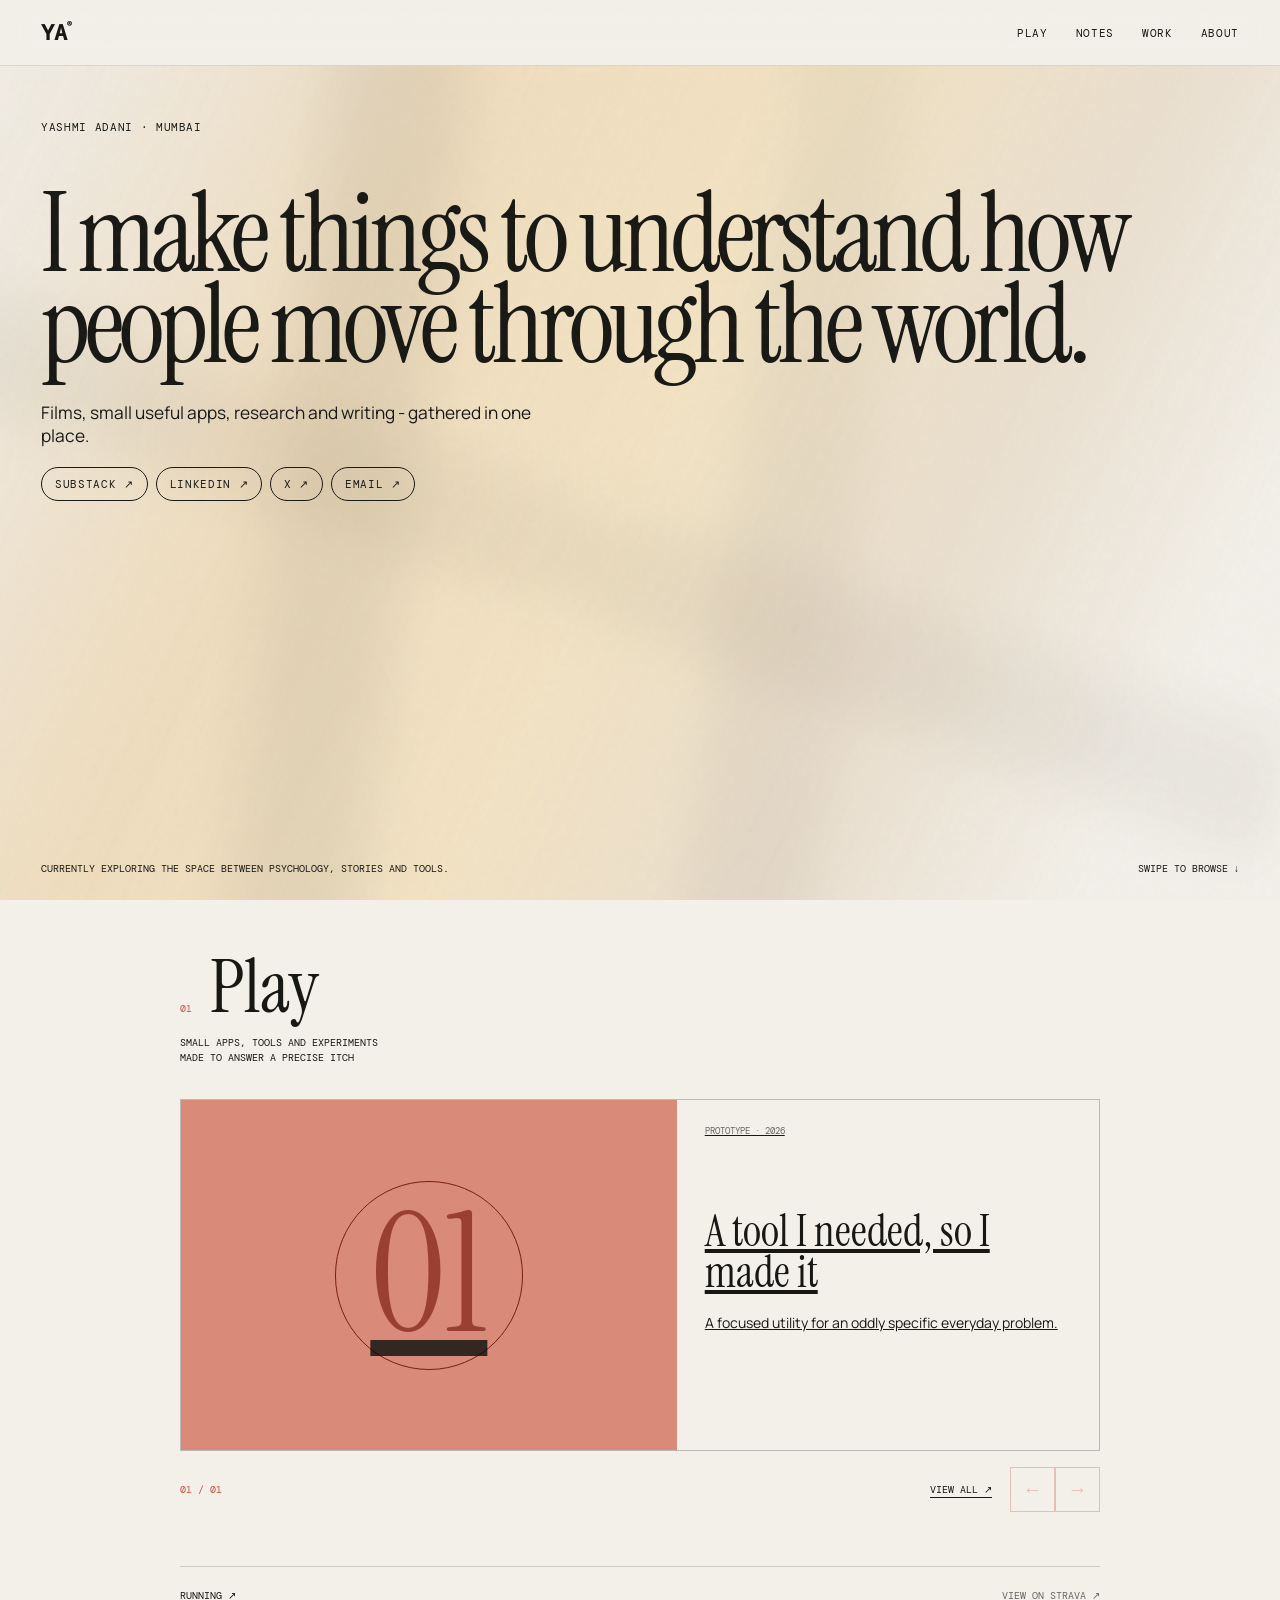
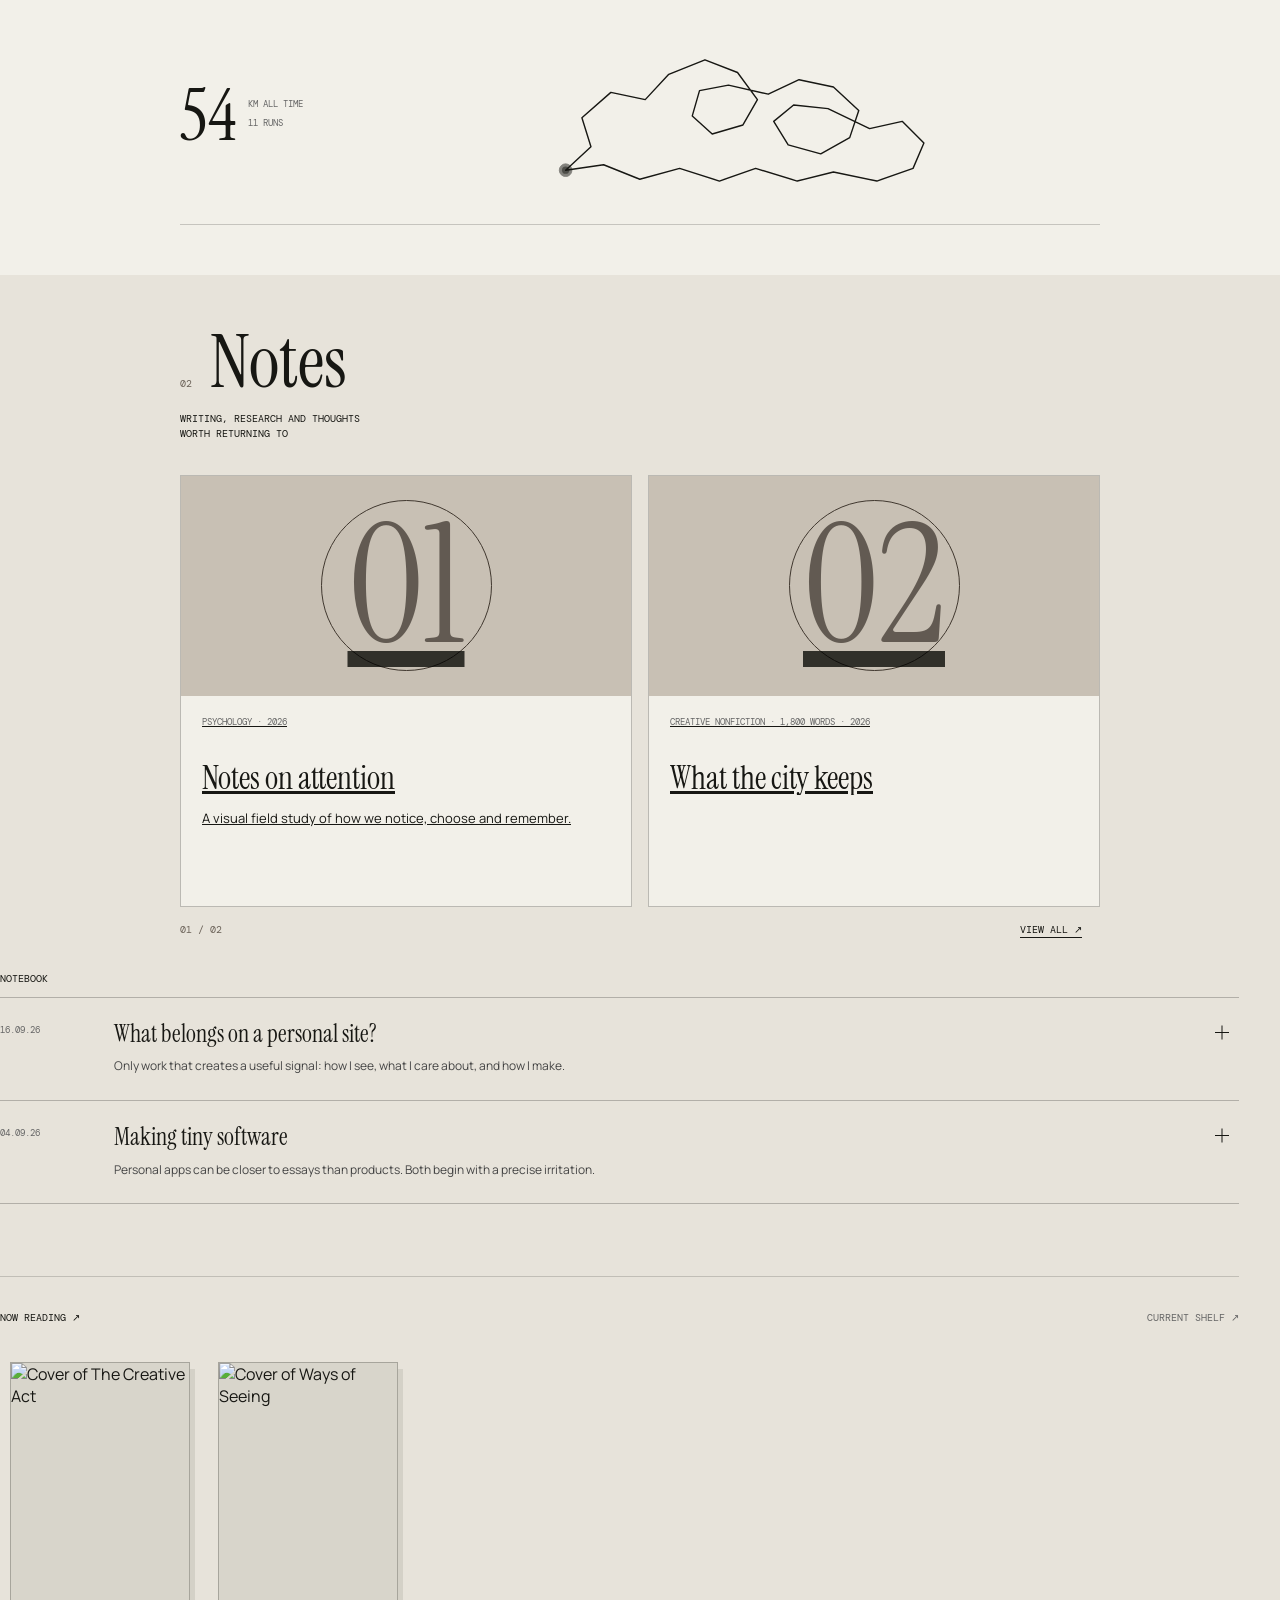
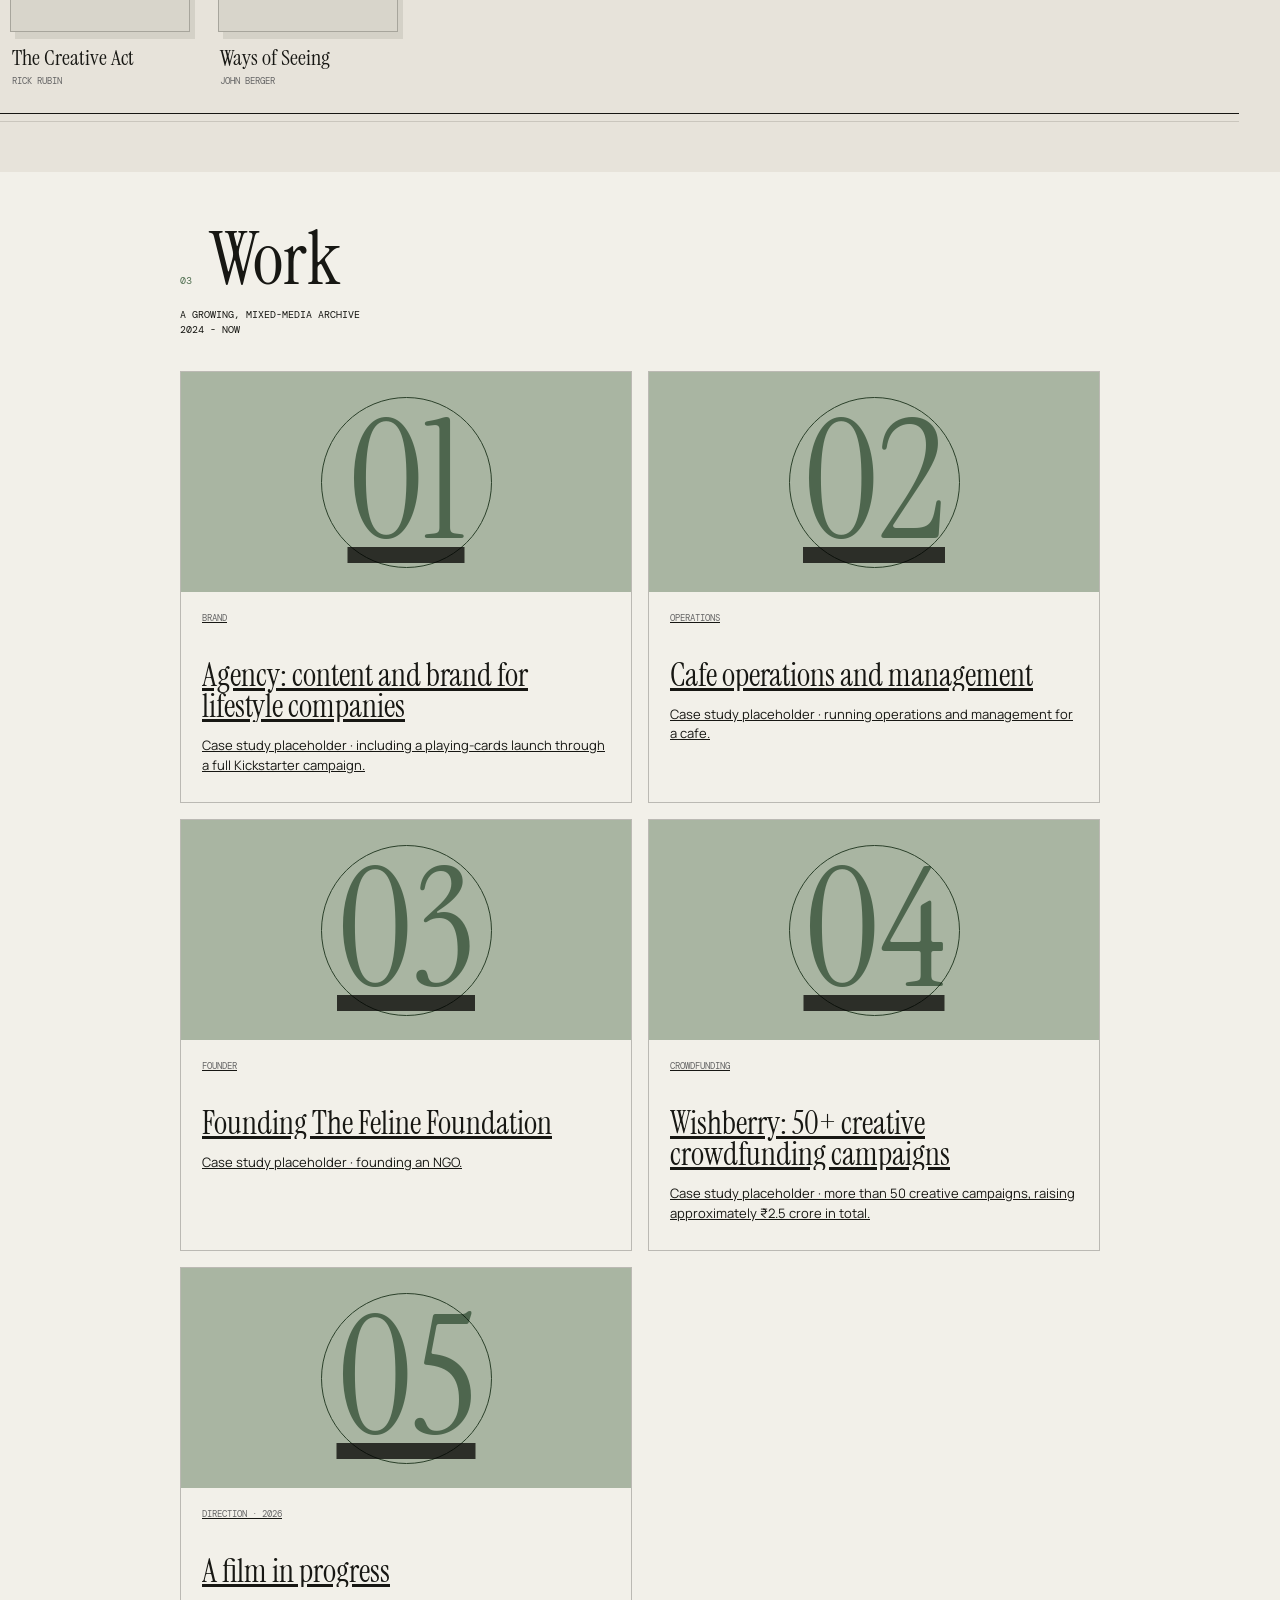
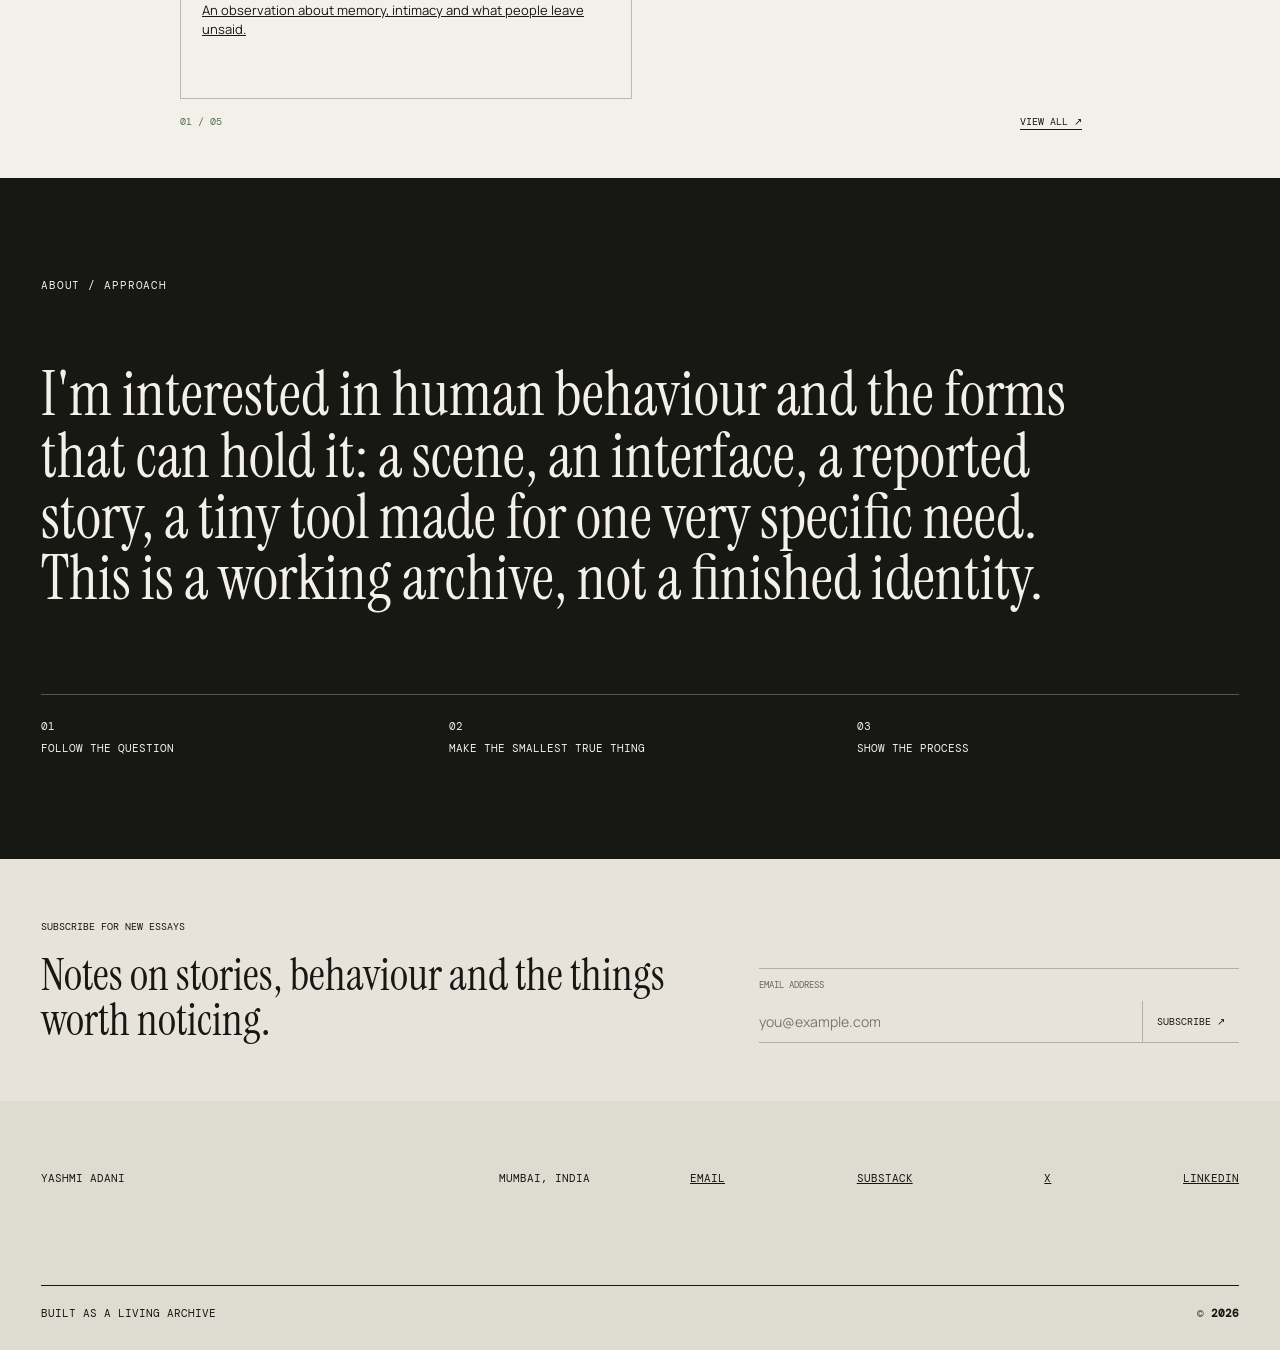
==== index.html @ 25c226c0 "Force fresh unified desktop stylesheet" ====
<!doctype html><html lang="en"><head><meta charset="utf-8"><meta name="viewport" content="width=device-width,initial-scale=1"><title>Yashmi Adani - Work & notes</title><meta name="description" content="Films, small useful apps, research and writing by Yashmi Adani in Mumbai."><link rel="preconnect" href="https://fonts.googleapis.com"><link rel="preconnect" href="https://fonts.gstatic.com" crossorigin><link href="https://fonts.googleapis.com/css2?family=DM+Mono:wght@300;400;500&family=Instrument+Serif:ital@0;1&family=Manrope:wght@400;500;600&display=swap" rel="stylesheet"><link rel="stylesheet" href="style.css?v=desktop-20260917-1216"></head><body>
<div class="noise"></div><header><a class="wordmark" href="#top">YA<span>®</span></a><nav><a href="#play">Play</a><a href="#notes">Notes</a><a href="#work">Work</a><a href="#about">About</a></nav></header>
<main id="top"><section class="hero"><div class="sunlight" aria-hidden="true"></div><div class="hero-copy"><div class="eyebrow" id="eyebrow"></div><h1 id="title"></h1><p class="dek" id="dek"></p><div class="socials" aria-label="Find Yashmi online"><a id="substack">Substack ↗</a><a id="linkedin">LinkedIn ↗</a><a id="twitter">X ↗</a><a id="email">Email ↗</a></div></div><div class="hero-foot"><span id="status"></span><span>Swipe to browse ↓</span></div></section>
<section class="collection play" id="play"><div class="section-head"><div><span>01</span><h2>Play</h2></div><p>Small apps, tools and experiments<br>made to answer a precise itch</p></div><div class="rail-wrap"><div class="rail" id="play-grid" tabindex="0" aria-label="Apps and tools"></div><div class="rail-controls"><span class="rail-count" id="play-count"></span><a class="view-all" href="archive.html?section=play">View all ↗</a><div><button class="rail-button prev" data-target="play-grid" aria-label="Previous play project">←</button><button class="rail-button next" data-target="play-grid" aria-label="Next play project">→</button></div></div></div><section class="running-strip" aria-labelledby="running-title"><div class="running-head"><a id="running-title" href="https://www.strava.com/athletes/159965434" target="_blank" rel="noopener">Running ↗</a><a id="running-updated" href="https://www.strava.com/athletes/159965434" target="_blank" rel="noopener">View on Strava ↗</a></div><div class="running-body"><div class="running-stat"><strong id="running-km">0.0</strong><span>km all time<br><b id="running-runs">11 runs</b></span></div><svg class="running-route" viewBox="0 0 520 210" role="img" aria-label="Running route length proportional to all-time kilometres"><path id="running-route-path" data-baseline-d="M54 166 L82 140 72 108 104 80 142 88 168 60 208 44 244 58 266 88 250 116 216 126 194 106 202 78 234 72 278 82 312 66 350 74 378 100 368 130 336 148 300 138 284 112 306 94 344 98 390 120 426 112 450 136 438 164 398 178 350 168 310 178 264 164 224 178 180 164 136 176 96 160 54 166" d="M54 166 L82 140 72 108 104 80 142 88 168 60 208 44 244 58 266 88 250 116 216 126 194 106 202 78 234 72 278 82 312 66 350 74 378 100 368 130 336 148 300 138 284 112 306 94 344 98 390 120 426 112 450 136 438 164 398 178 350 168 310 178 264 164 224 178 180 164 136 176 96 160 54 166 L86 150 116 124 150 132 178 114 164 90 184 68 220 54 258 66 290 54 324 62 344 84 330 106 294 116 270 140 238 148 206 136 174 148 142 138 110 152 78 146 54 166"/><circle id="running-route-start" cx="54" cy="166" r="4"/><circle id="running-route-end" cx="54" cy="166" r="7" fill="none" stroke="currentColor" stroke-width="1"/></svg></div><div class="shelf-line" aria-hidden="true"></div></section></section>
<section class="collection notes" id="notes"><div class="section-head"><div><span>02</span><h2>Notes</h2></div><p>Writing, research and thoughts<br>worth returning to</p></div><div class="rail-wrap"><div class="rail" id="notes-project-grid" tabindex="0" aria-label="Writing and research"></div><div class="rail-controls"><span class="rail-count" id="notes-project-count"></span><a class="view-all" href="archive.html?section=notes">View all ↗</a><div><button class="rail-button prev" data-target="notes-project-grid" aria-label="Previous note project">←</button><button class="rail-button next" data-target="notes-project-grid" aria-label="Next note project">→</button></div></div></div><div class="notebook-head"><span>Notebook</span></div><div class="notebook-log" id="notes-list" aria-label="Notebook entries"></div><section class="reading-shelf" aria-labelledby="reading-title"><div class="reading-head"><a id="reading-title" href="https://literal.club/yashmiadani" target="_blank" rel="noopener">Now reading ↗</a><a href="https://literal.club/yashmiadani" target="_blank" rel="noopener">Current shelf ↗</a></div><div class="reading-books" id="reading-books"></div><div class="shelf-line" aria-hidden="true"></div></section></section>
<section class="collection work" id="work"><div class="section-head"><div><span>03</span><h2>Work</h2></div><p>A growing, mixed-media archive<br>2024 - now</p></div><div class="rail-wrap"><div class="rail" id="project-grid" tabindex="0" aria-label="Work projects"></div><div class="rail-controls"><span class="rail-count" id="work-count"></span><a class="view-all" href="archive.html?section=work">View all ↗</a><div><button class="rail-button prev" data-target="project-grid" aria-label="Previous work project">←</button><button class="rail-button next" data-target="project-grid" aria-label="Next work project">→</button></div></div></div></section>
<section class="about" id="about"><div class="section-label">About / approach</div><p id="about-copy"></p><div class="principles"><span>01<br>Follow the question</span><span>02<br>Make the smallest true thing</span><span>03<br>Show the process</span></div></section>
<section class="subscribe-block"><div class="subscribe-copy"><span id="subscribe-label-home">Subscribe for new essays</span><p id="subscribe-headline-home">Notes on stories, behaviour and the things worth noticing.</p></div><form class="subscribe-form" action="https://notsupersmart.substack.com/api/v1/free?nojs=true" method="post" target="_blank"><label for="subscribe-email-home">Email address</label><div><input id="subscribe-email-home" name="email" type="email" autocomplete="email" placeholder="you@example.com" required><input type="hidden" name="source" value="personal-site"><button type="submit">Subscribe ↗</button></div></form></section></main><footer><div><span>Yashmi Adani</span><span>Mumbai, India</span></div><div class="footer-links"><a id="footer-email">Email</a><a id="footer-substack">Substack</a><a id="footer-twitter">X</a><a id="footer-linkedin">LinkedIn</a></div><div class="footer-end"><span>Built as a living archive</span><span>© <b id="year"></b></span></div></footer>
<script src="content.js?v=20260917e"></script><script src="app.js?v=20260917l"></script></body></html>
---- style.css ----
:root{--ink:#171713;--paper:#f2f0e9;--red:#8f3428;--acid:#d8d5cb;--blue:#6b6258;--line:rgba(23,23,19,.25)}*{box-sizing:border-box}html{scroll-behavior:smooth}body{margin:0;background:var(--paper);color:var(--ink);font-family:Manrope,sans-serif;overflow-x:hidden}.noise{position:fixed;inset:0;pointer-events:none;opacity:.08;z-index:9;background-image:url("data:image/svg+xml,%3Csvg viewBox='0 0 180 180' xmlns='http://www.w3.org/2000/svg'%3E%3Cfilter id='n'%3E%3CfeTurbulence type='fractalNoise' baseFrequency='.8' numOctaves='4' stitchTiles='stitchTiles'/%3E%3C/filter%3E%3Crect width='100%25' height='100%25' filter='url(%23n)' opacity='.45'/%3E%3C/svg%3E")}a{color:inherit}header{height:66px;padding:0 3.2vw;display:flex;align-items:center;justify-content:space-between;border-bottom:1px solid var(--line);position:sticky;top:0;z-index:20;background:rgba(242,240,233,.94);backdrop-filter:blur(12px);-webkit-backdrop-filter:blur(12px)}.wordmark{font:bold 22px DM Mono;text-decoration:none}.wordmark span{font-size:8px;vertical-align:top}nav{display:flex;gap:28px}nav a,.eyebrow,.socials a,.about-strip span{font:11px DM Mono;text-transform:uppercase;letter-spacing:.06em;text-decoration:none}.hero{height:min(670px,calc(100vh - 66px));min-height:570px;padding:6vh 3.2vw 24px;position:relative;overflow:hidden;display:flex;flex-direction:column;justify-content:space-between}.hero-copy{position:relative;z-index:2}.hero h1{font:400 clamp(58px,8.7vw,140px)/.82 Instrument Serif,serif;letter-spacing:-.045em;max-width:1120px;margin:6vh 0 22px}.dek{font-size:clamp(16px,1.35vw,21px);max-width:540px;margin:0 0 28px 34vw}.socials{display:flex;gap:8px;flex-wrap:wrap;margin-left:34vw}.socials a{border:1px solid var(--ink);border-radius:99px;padding:9px 13px;transition:.2s}.socials a:hover{background:var(--ink);color:var(--paper)}.hero-foot{position:relative;z-index:2;display:flex;justify-content:space-between;gap:30px;font:10px/1.5 DM Mono;text-transform:uppercase}.hero-foot span:first-child{max-width:420px}.about-strip{background:var(--ink);color:var(--paper);padding:34px 3.2vw;display:grid;grid-template-columns:1fr 3fr;gap:3vw;align-items:start}.about-strip p{font:400 clamp(24px,3.1vw,46px)/1.02 Instrument Serif;margin:0;max-width:1050px}.section-label{font:11px DM Mono;text-transform:uppercase;letter-spacing:.08em}.about{background:var(--ink);color:var(--paper);padding:100px 3.2vw}.about>p{font:400 clamp(45px,4.8vw,72px)/1 Instrument Serif;max-width:1080px;margin:72px 0 84px}.principles{display:grid;grid-template-columns:repeat(3,1fr);gap:2vw;border-top:1px solid #555;padding-top:20px;font:11px/2 DM Mono;text-transform:uppercase}.collection{padding:74px 0 64px 3.2vw}.collection.notes{background:#e7e3da}.section-head{display:grid;grid-template-columns:2fr 1fr;padding-right:3.2vw;margin-bottom:35px}.section-head>div{display:flex;align-items:baseline;gap:18px}.section-head span,.section-head p{font:10px/1.5 DM Mono;text-transform:uppercase}.section-head p{margin:0}.section-head h2{font:400 clamp(50px,7vw,108px)/.8 Instrument Serif;margin:0}.rail-wrap{position:relative}.rail{display:grid;grid-auto-flow:column;grid-auto-columns:min(46vw,640px);gap:18px;overflow-x:auto;overscroll-behavior-inline:contain;scroll-snap-type:inline mandatory;scroll-padding-left:0;padding:0 3.2vw 18px 0;scrollbar-width:none}.rail::-webkit-scrollbar{display:none}.project,.notes article{scroll-snap-align:start;border:1px solid var(--line);background:var(--paper);min-width:0}.visual{height:min(28vw,370px);position:relative;display:grid;place-items:center;overflow:hidden;background:#dedbd1}.visual img{width:100%;height:100%;object-fit:cover}.visual span{font:clamp(90px,13vw,190px)/1 Instrument Serif;opacity:.85}.visual i{position:absolute;width:38%;aspect-ratio:1;border:1px solid;border-radius:50%;mix-blend-mode:multiply}.coral .visual{background:var(--red)}.acid .visual{background:var(--acid)}.blue .visual{background:var(--blue)}.paper .visual{background:#dedbd1}.project-copy{padding:16px 18px 20px}.meta{display:flex;justify-content:space-between;gap:16px;font:9px DM Mono;text-transform:uppercase}.meta p{margin:0}.project h3{font:400 clamp(32px,3.3vw,50px)/.95 Instrument Serif;margin:34px 0 10px}.subtitle{font-size:14px;line-height:1.45}.description{font-size:12px;line-height:1.55;color:#555;margin:20px 0 0;max-width:520px}.rail-controls{padding:4px 3.2vw 0 0;display:flex;align-items:center;justify-content:space-between;font:10px DM Mono;text-transform:uppercase}.rail-button{width:45px;height:45px;border:1px solid var(--ink);background:transparent;font-size:20px;cursor:pointer}.rail-button:hover{background:var(--ink);color:var(--paper)}.rail-button:disabled{opacity:.3;cursor:default}.notes-rail{grid-auto-columns:min(58vw,800px)}.notes article{min-height:310px;padding:24px;display:grid;grid-template-columns:100px 1fr;gap:20px;align-content:space-between}.notes article time{font:10px DM Mono}.notes article h3{font:400 clamp(38px,4.4vw,64px)/.96 Instrument Serif;margin:0}.notes article p{grid-column:2;font-size:15px;line-height:1.5;max-width:520px;margin:0}.note-arrow{font-size:24px;align-self:end}footer{background:var(--acid);padding:70px 3.2vw 30px;display:grid;grid-template-columns:1fr 1fr;gap:100px;font:11px DM Mono;text-transform:uppercase}footer>div{display:flex;justify-content:space-between}.footer-links a{color:inherit}.footer-end{grid-column:1/-1;border-top:1px solid;padding-top:20px}@media(max-width:720px){header{height:60px;padding:0 18px}nav{gap:12px}nav a{font-size:9px}.hero{height:auto;min-height:620px;padding:42px 18px 20px}.hero h1{font-size:58px;margin:38px 0 22px}.dek,.socials{margin-left:0}.dek{max-width:90%}.socials{gap:6px}.socials a{font-size:9px;padding:8px 10px}.hero-foot{align-items:flex-end}.hero-foot span:first-child{max-width:70%}.collection{padding:58px 0 48px 18px}.section-head{grid-template-columns:1fr auto;padding-right:18px;margin-bottom:26px}.section-head p{text-align:right;font-size:8px}.section-head h2{font-size:64px}.rail{grid-auto-columns:calc(100vw - 52px);gap:12px;padding-right:18px}.visual{height:64vw}.project-copy{padding:14px 15px 18px}.project h3{font-size:39px;margin-top:28px}.description{font-size:11px}.rail-controls{padding-right:18px}.notes-rail{grid-auto-columns:calc(100vw - 52px)}.notes article{min-height:300px;padding:20px;grid-template-columns:70px 1fr}.notes article h3{font-size:42px}.notes article p{font-size:14px}.about{padding:80px 20px}.about>p{margin:60px 0}.principles{grid-template-columns:1fr}footer{grid-template-columns:1fr;padding:60px 20px 25px;gap:40px}footer>div{gap:15px;flex-wrap:wrap}.footer-end{grid-column:auto}}@media(prefers-reduced-motion:reduce){html{scroll-behavior:auto}}
.play{background:var(--blue)}.notebook-head{display:flex;justify-content:space-between;padding:58px 3.2vw 18px 0;font:10px DM Mono;text-transform:uppercase}.notebook{padding-top:0}@media(max-width:720px){.notebook-head{padding:45px 18px 16px 0}header nav{gap:9px}}

/* Restrained section wayfinding accents */
.collection.play{--section-accent:#c94f3d;background:var(--paper)}
.collection.notes{--section-accent:#6b6258}
.collection.work{--section-accent:#527052}
.collection .section-head span,.collection .rail-count{color:var(--section-accent)}
.collection .rail-button{border-color:var(--section-accent);color:var(--section-accent)}
.collection .rail-button:hover{background:var(--section-accent);color:var(--paper)}

/* Calmer slider card hierarchy */
.project-copy{padding:22px 22px 34px;min-height:250px}
.meta{display:block;white-space:nowrap;overflow:hidden;text-overflow:ellipsis;color:#666}
.project h3{margin:52px 0 14px}
.subtitle{margin:0;max-width:500px}
@media(max-width:720px){.project-copy{padding:20px 18px 30px;min-height:230px}.project h3{margin-top:42px}}

/* Notebook as a quiet dated log */
.notebook-log{margin-right:3.2vw;border-top:1px solid var(--line)}
.notebook-log article{display:grid;grid-template-columns:minmax(110px,15%) 1fr;gap:32px;padding:30px 0 34px;border:0;border-bottom:1px solid var(--line);background:transparent;min-height:0}
.notebook-log time{font:10px/1.5 DM Mono;text-transform:uppercase;color:#666;padding-top:7px}
.notebook-log h3{font:400 clamp(26px,3vw,42px)/1 Instrument Serif;margin:0 0 12px}
.notebook-log p{font:14px/1.6 Manrope,sans-serif;max-width:650px;margin:0;color:#444}
@media(max-width:720px){.notebook-log{margin-right:18px}.notebook-log article{grid-template-columns:72px 1fr;gap:18px;padding:24px 0 28px}.notebook-log h3{font-size:30px}.notebook-log p{font-size:13px}}

/* Mobile card and notebook spacing refinement */
.project-copy .meta{margin-bottom:0}
.project-copy h3{margin-top:48px;margin-bottom:20px}
.project-copy .subtitle{line-height:1.6}
.notebook-log h3{margin-bottom:22px;line-height:1.08}
.notebook-log p{line-height:1.75}
.notebook-log article{padding-top:38px;padding-bottom:44px}
@media(max-width:720px){.visual{height:34vw}.visual span{font-size:24vw}.visual i{width:25%}.project-copy{min-height:260px;padding-top:24px}.project-copy h3{margin-top:46px;margin-bottom:22px;line-height:1.02}.project-copy .subtitle{line-height:1.65}.notebook-log article{padding-top:34px;padding-bottom:40px}.notebook-log h3{line-height:1.12;margin-bottom:24px}.notebook-log p{line-height:1.75}}

/* Specific overrides for the final mobile rhythm */
.notes .notebook-log h3{margin:0 0 24px;line-height:1.12}
.notes .notebook-log p{line-height:1.75}
@media(max-width:720px){.project .visual{height:96px}.project .visual span{font-size:64px}}

/* Keep wayfinding color in details, not card-sized slabs */
.collection .project .visual{background:#dedbd1}
.collection .project .visual span,.collection .project .visual i{color:var(--section-accent);border-color:var(--section-accent)}

/* Restore the original tall mobile card proportion */
@media(max-width:720px){.collection .project .visual{height:64vw}.collection .project .visual span{font-size:clamp(90px,13vw,190px)}}

/* Keep card copy inside its column at every width */
.project,.project-copy{min-width:0;overflow:hidden}
.project-copy .meta{white-space:normal;overflow:visible;text-overflow:clip;overflow-wrap:anywhere;line-height:1.5}
.project-copy h3,.project-copy .subtitle{max-width:100%;overflow-wrap:anywhere;word-break:normal}

/* Compact Notebook to a footer-weight log under Notes */
.notebook-head{padding-top:36px;padding-bottom:12px}
.notebook-log article{grid-template-columns:90px 1fr;gap:24px;padding:22px 0 24px}
.notes .notebook-log h3{font:400 24px/1.15 Instrument Serif;margin:0 0 10px}
.notes .notebook-log p{font:12px/1.55 Manrope,sans-serif;max-width:600px}
.notebook-log time{font-size:9px;padding-top:4px}
@media(max-width:720px){.notebook-head{padding-top:28px;padding-bottom:10px}.notebook-log article{grid-template-columns:62px 1fr;gap:14px;padding:18px 0 20px}.notes .notebook-log h3{font-size:22px;line-height:1.15;margin-bottom:9px}.notes .notebook-log p{font-size:11px;line-height:1.55}}

/* Notes project cards use the same top-slab card system as Play and Work */
#notes-project-grid .project{display:block;min-height:0;padding:0;grid-template-columns:none;gap:0;align-content:normal}
#notes-project-grid .project .visual{width:100%;height:min(28vw,370px)}
#notes-project-grid .project .project-copy{width:100%}
#notes-project-grid .project .subtitle{font-size:14px;line-height:1.6}
@media(max-width:720px){#notes-project-grid .project .visual{height:64vw}#notes-project-grid .project .project-copy{padding:20px 18px 30px;min-height:230px}#notes-project-grid .project h3{font-size:39px}}

/* One shared copy rhythm for every project card */
#play .project-copy,#notes-project-grid .project-copy,#work .project-copy{padding:22px 22px 34px;min-height:250px}
#play .project-copy .meta,#notes-project-grid .project-copy .meta,#work .project-copy .meta{display:block;font:9px/1.5 DM Mono;text-transform:uppercase;letter-spacing:normal;color:#666;margin:0;white-space:normal;overflow:visible;text-overflow:clip;overflow-wrap:anywhere}
#play .project-copy .meta p,#notes-project-grid .project-copy .meta p,#work .project-copy .meta p{margin:0}
#play .project-copy h3,#notes-project-grid .project-copy h3,#work .project-copy h3{font:400 clamp(32px,3.3vw,50px)/.95 Instrument Serif;margin:48px 0 20px;max-width:100%;overflow-wrap:anywhere}
#play .project-copy .subtitle,#notes-project-grid .project-copy .subtitle,#work .project-copy .subtitle{font:14px/1.6 Manrope,sans-serif;margin:0;max-width:500px}
@media(max-width:720px){#play .project-copy,#notes-project-grid .project-copy,#work .project-copy{padding:20px 18px 30px;min-height:230px}#play .project-copy h3,#notes-project-grid .project-copy h3,#work .project-copy h3{font-size:39px;line-height:1.02;margin:46px 0 22px}}

/* Muted brand-color image slabs across every card */
#play .project .visual{background:#d98a78}
#notes-project-grid .project .visual{background:#c8c0b4}
#work .project .visual{background:#a9b5a2}
#play .project .visual span,#play .project .visual i{color:#8f3428;border-color:#8f3428}
#notes-project-grid .project .visual span,#notes-project-grid .project .visual i{color:#514941;border-color:#514941}
#work .project .visual span,#work .project .visual i{color:#3f5940;border-color:#3f5940}

/* Center the active card in every slider */
.rail{scroll-padding-left:3.2vw;scroll-padding-right:3.2vw}
.project{scroll-snap-align:center}
@media(max-width:720px){.rail{scroll-padding-left:26px;scroll-padding-right:26px;padding-left:8px}.project{scroll-snap-align:center}}

/* Slider snap alignment wins over legacy Notes article rules */
#play-grid .project,#notes-project-grid .project,#project-grid .project{scroll-snap-align:center}

/* Neutral footer */
footer{background:#dedbd1;color:var(--ink)}
/* Mobile card fit: the full card and rail controls stay in one viewport */
@media(max-width:720px){#play .project-copy,#notes-project-grid .project-copy,#work .project-copy{height:230px;min-height:230px;max-height:230px;padding:20px 18px 24px}#play .project-copy h3,#notes-project-grid .project-copy h3,#work .project-copy h3{margin:34px 0 14px;line-height:1;display:-webkit-box;-webkit-box-orient:vertical;-webkit-line-clamp:2;overflow:hidden}#play .project-copy .subtitle,#notes-project-grid .project-copy .subtitle,#work .project-copy .subtitle{line-height:1.5;display:-webkit-box;-webkit-box-orient:vertical;-webkit-line-clamp:2;overflow:hidden}}
/* Expanded posts and section archives */
.project,.notebook-log article{cursor:pointer}.project:focus-visible,.notebook-log article:focus-visible{outline:2px solid currentColor;outline-offset:4px}.view-all{font:10px DM Mono;text-transform:uppercase;margin-left:auto;margin-right:18px;text-decoration:underline;text-underline-offset:4px}.post-dialog{width:min(760px,calc(100vw - 28px));max-height:calc(100vh - 28px);padding:0;border:1px solid var(--line);background:var(--paper);color:var(--ink)}.post-dialog::backdrop{background:rgba(23,23,19,.75);backdrop-filter:blur(5px)}.dialog-close{position:sticky;float:right;top:12px;right:12px;width:44px;height:44px;border:1px solid var(--ink);border-radius:50%;background:var(--paper);font-size:26px;z-index:2}.post-dialog #post-content{padding:70px 7% 8%}.post-kicker{font:10px DM Mono;text-transform:uppercase;color:#666}.post-dialog h2{font:400 clamp(48px,8vw,88px)/.92 Instrument Serif;margin:38px 0 22px}.post-dek{font-size:18px;line-height:1.5;max-width:570px}.post-body{border-top:1px solid var(--line);margin-top:40px;padding-top:28px;font-size:16px;line-height:1.8;white-space:normal}.post-image{width:100%;max-height:430px;object-fit:cover;margin-top:28px}.post-media{position:relative;padding-top:56.25%;margin-top:34px}.post-media iframe{position:absolute;inset:0;width:100%;height:100%;border:0}.external-card{display:flex;justify-content:space-between;gap:20px;border:1px solid var(--ink);padding:22px;margin-top:34px;font:11px DM Mono;text-transform:uppercase;text-decoration:none}.archive{padding:70px 3.2vw}.archive-head{display:flex;justify-content:space-between;align-items:end;border-bottom:1px solid var(--line);padding-bottom:28px}.archive-head h1{font:400 clamp(64px,10vw,140px)/.82 Instrument Serif;margin:0}.archive-grid{display:grid;grid-template-columns:repeat(2,minmax(0,1fr));gap:24px;margin-top:36px}.archive-grid .project{display:block}.archive-grid .visual{height:26vw}.archive-grid .project-copy{height:250px!important}.archive-back{font:10px DM Mono;text-transform:uppercase}.modal-open{overflow:hidden}@media(max-width:720px){.rail-controls{display:grid;grid-template-columns:auto 1fr auto}.view-all{text-align:center;margin:0}.post-dialog #post-content{padding:64px 22px 32px}.post-dialog h2{font-size:52px}.post-dek{font-size:16px}.post-body{font-size:15px}.external-card{flex-direction:column}.archive{padding:52px 18px}.archive-grid{grid-template-columns:1fr;gap:20px}.archive-grid .visual{height:64vw}.archive-grid .project-copy{height:230px!important}.archive-head{align-items:start}.archive-head h1{font-size:64px}}
.post-details{margin-top:24px;padding:22px;border:1px solid var(--line);font-size:14px;line-height:1.7}.post-details .post-kicker{margin-bottom:14px}
.reader-filed{margin-top:26px}.reader-copy p+p{margin-top:6px}
/* Dependency-free rich text / Markdown */
.md-toolbar{display:flex;flex-wrap:wrap;gap:6px;margin-top:8px}.md-toolbar button{padding:8px 11px;background:#3b3b34;color:#f2f0e9;border:1px solid #666}.md-help{display:block;color:#888;margin-top:8px;font:10px/1.5 DM Mono;text-transform:none}.rich-text{min-height:220px}.reader-copy h2,.post-body h2{font:400 38px/1 Instrument Serif;margin:55px 0 24px}.reader-copy blockquote,.post-body blockquote{border-left:3px solid #6b6258;padding:6px 0 6px 24px;margin:38px 0;font:400 28px/1.2 Instrument Serif}.reader-copy a,.post-body a{color:#6b6258;text-underline-offset:4px}.inline-content-image{display:block;width:100%;height:auto;margin:38px 0;border:1px solid var(--line)}@media(max-width:720px){.reader-copy h2,.post-body h2{font-size:32px}.reader-copy blockquote,.post-body blockquote{font-size:25px;margin:30px 0}.md-toolbar button{flex:1 0 auto}}
/* Shareable reader page prototype */
.reader-page{background:var(--paper)}.reader-hero{padding:76px 3.2vw 54px;position:relative;min-height:500px;display:flex;flex-direction:column;justify-content:flex-end;border-bottom:1px solid var(--line)}.reader-back{position:absolute;top:48px;left:3.2vw;font:10px DM Mono;text-transform:uppercase;text-underline-offset:4px}.reader-number{position:absolute;top:44px;right:3.2vw;font:400 clamp(90px,16vw,230px)/.8 Instrument Serif;color:#6b6258;opacity:.25}.reader-meta{font:10px/1.5 DM Mono;text-transform:uppercase;letter-spacing:.04em;color:#555}.reader-hero h1{font:400 clamp(68px,11vw,165px)/.82 Instrument Serif;margin:28px 0 30px;max-width:1100px;letter-spacing:-.035em}.reader-hero>p{font-size:clamp(17px,1.6vw,23px);line-height:1.5;max-width:600px;margin:0 0 0 32vw}.reader-visual{padding:40px 3.2vw;background:#c8c0b4}.reader-visual>div{height:min(52vw,680px);border:1px solid #514941;display:grid;place-items:center;position:relative;overflow:hidden;color:#514941}.reader-visual span{font:clamp(120px,22vw,330px)/1 Instrument Serif;opacity:.78}.reader-visual i{position:absolute;width:24%;aspect-ratio:1;border:1px solid;border-radius:50%}.reader-body{display:grid;grid-template-columns:1fr 2.2fr;gap:8vw;padding:100px 8vw 120px}.reader-body aside{font:10px/1.8 DM Mono;text-transform:uppercase}.reader-body aside span{display:block;border-bottom:1px solid var(--line);padding:11px 0}.reader-copy{font-size:18px;line-height:1.85;max-width:700px}.reader-copy p{margin:0 0 32px}.reader-copy .reader-lede{font:400 clamp(34px,4vw,60px)/1.05 Instrument Serif;margin-bottom:58px}.reader-end{font:10px DM Mono;text-transform:uppercase;border-top:1px solid var(--line);padding-top:20px;margin-top:70px}.reader-next{background:#171713;color:#f2f0e9;padding:52px 3.2vw;display:flex;justify-content:space-between;align-items:center;font:10px DM Mono;text-transform:uppercase}.reader-next a{font:400 clamp(30px,4vw,60px)/1 Instrument Serif;text-transform:none;text-decoration:none}@media(max-width:720px){.reader-hero{padding:88px 18px 42px;min-height:520px}.reader-back{top:34px;left:18px}.reader-number{top:70px;right:18px}.reader-hero h1{font-size:72px;margin-top:38px}.reader-hero>p{margin-left:0;font-size:16px;max-width:90%}.reader-visual{padding:18px}.reader-visual>div{height:78vw}.reader-visual i{width:38%}.reader-body{grid-template-columns:1fr;padding:70px 22px 90px;gap:50px}.reader-body aside{display:grid;grid-template-columns:repeat(2,1fr);gap:0 18px}.reader-body aside .reader-meta{grid-column:1/-1}.reader-copy{font-size:16px;line-height:1.8}.reader-copy .reader-lede{font-size:40px;margin-bottom:42px}.reader-next{padding:40px 20px;align-items:flex-start;flex-direction:column;gap:28px}.reader-next a{font-size:38px}}

.reader-filed{margin-top:26px}.reader-copy p+p{margin-top:6px}

/* Editorial table-of-contents archives */
.archive-index{margin-top:36px;border-top:1px solid var(--line)}.index-entry{display:grid;grid-template-columns:64px 1fr 42px;gap:24px;align-items:start;padding:34px 0;border-bottom:1px solid var(--line);text-decoration:none;transition:padding .2s,background .2s}.index-entry:hover{padding-left:14px;background:rgba(23,23,19,.025)}.index-number,.index-meta{font:10px/1.5 DM Mono;text-transform:uppercase;color:#666}.index-copy h2{font:400 clamp(38px,5vw,74px)/.95 Instrument Serif;margin:12px 0}.index-copy p{font-size:14px;line-height:1.55;margin:0;max-width:580px;color:#444}.index-arrow{font:28px/1 Instrument Serif;text-align:right}.archive #archive-notebook{border-top:0;margin-top:70px}.archive #archive-notebook .notebook-head{padding:0 0 18px}.archive #archive-notes{border-top:1px solid var(--line)}.archive #archive-notes .index-entry{grid-template-columns:64px 1fr 42px;background:transparent;min-height:0}.archive #archive-notes .index-copy p{display:block}@media(max-width:720px){.archive-index{margin-top:28px}.index-entry,.archive #archive-notes .index-entry{grid-template-columns:40px 1fr 24px;gap:10px;padding:26px 0}.index-entry:hover{padding-left:0}.index-copy h2{font-size:39px;margin:10px 0 12px}.index-copy p{font-size:13px;line-height:1.55}.index-arrow{font-size:22px}.archive #archive-notebook{margin-top:58px}}
/* Archive title breathing room and distinct inline Notebook */
.archive-back{display:inline-block;margin-bottom:28px}.archive #archive-notebook{margin:86px -3.2vw 0;padding:58px 3.2vw 74px;background:#dedbd1;border-top:1px solid var(--line);border-bottom:1px solid var(--line)}.archive #archive-notebook .notebook-head{padding:0 0 22px;display:flex;justify-content:space-between}.archive #archive-notebook .notebook-head:after{content:'Short notes / open inline';font:9px DM Mono;text-transform:uppercase;color:#666}.archive #archive-notes{border-top:1px solid var(--line)}.notebook-toggle{border-bottom:1px solid var(--line)}.notebook-toggle summary{display:grid;grid-template-columns:52px 1fr 26px;gap:18px;padding:27px 0;cursor:pointer;list-style:none}.notebook-toggle summary::-webkit-details-marker{display:none}.notebook-toggle .index-copy h2{font-size:clamp(31px,4vw,54px);margin:9px 0}.notebook-toggle .index-copy p{font-size:13px;max-width:560px;margin:0;color:#555}.toggle-mark{width:18px;height:18px;position:relative;margin-top:4px}.toggle-mark:before,.toggle-mark:after{content:'';position:absolute;background:currentColor;left:2px;right:2px;top:8px;height:1px}.toggle-mark:after{transform:rotate(90deg);transition:transform .2s}.notebook-toggle[open] .toggle-mark:after{transform:rotate(0)}.notebook-expanded{padding:0 44px 38px 70px;max-width:760px;font-size:15px;line-height:1.75}.notebook-expanded p{margin:0 0 20px}.notebook-expanded a{text-underline-offset:3px}@media(max-width:720px){.archive-back{margin-bottom:36px}.archive #archive-notebook{margin:66px -18px 0;padding:44px 18px 58px}.archive #archive-notebook .notebook-head:after{max-width:130px;text-align:right}.notebook-toggle summary{grid-template-columns:40px 1fr 20px;gap:10px;padding:24px 0}.notebook-toggle .index-copy h2{font-size:34px;line-height:1}.notebook-expanded{padding:0 20px 32px 50px;font-size:14px}}

/* Inline Notebook toggles on home */
.notebook-log .home-notebook-toggle{border-bottom:1px solid var(--line)}.notebook-log .home-notebook-toggle summary{display:grid;grid-template-columns:90px 1fr 26px;gap:24px;padding:22px 0 24px;cursor:pointer;list-style:none}.notebook-log .home-notebook-toggle summary::-webkit-details-marker{display:none}.notebook-log .home-notebook-toggle time{padding-top:4px}.notebook-log .home-notebook-toggle .index-copy h3{font:400 24px/1.15 Instrument Serif;margin:0 0 10px}.notebook-log .home-notebook-toggle .index-copy p{font:12px/1.55 Manrope,sans-serif;max-width:600px;margin:0;color:#444}.notebook-log .home-notebook-toggle .toggle-mark{margin-top:4px}.notebook-log .home-notebook-toggle .notebook-expanded{padding:0 50px 30px 114px;max-width:820px;font-size:14px;line-height:1.75}.notebook-log .home-notebook-toggle .notebook-expanded p{margin:0 0 18px}@media(max-width:720px){.notebook-log .home-notebook-toggle summary{grid-template-columns:62px 1fr 20px;gap:14px;padding:18px 0 20px}.notebook-log .home-notebook-toggle .index-copy h3{font-size:22px;line-height:1.15;margin-bottom:9px}.notebook-log .home-notebook-toggle .index-copy p{font-size:11px;line-height:1.55}.notebook-log .home-notebook-toggle .notebook-expanded{padding:0 20px 26px 76px;font-size:13px}}

/* Breathing room for sticky-header anchor navigation */
main>section[id]{scroll-margin-top:84px}
@media(max-width:720px){main>section[id]{scroll-margin-top:80px}}

/* Now Reading shelf */
.reading-shelf{margin:72px 3.2vw 0 0;padding:34px 0 0;border-top:1px solid var(--line)}.reading-head{display:flex;justify-content:space-between;font:10px DM Mono;text-transform:uppercase}.reading-head span:last-child{color:#666}.reading-books{display:flex;gap:28px;align-items:flex-end;padding:38px 10px 24px}.reading-book{width:min(180px,30vw);text-decoration:none;color:inherit;display:block}.book-cover{aspect-ratio:2/3;background:#d8d5cb;border:1px solid var(--line);box-shadow:5px 7px 0 rgba(23,23,19,.09);display:grid;place-items:center;overflow:hidden}.book-cover img{width:100%;height:100%;object-fit:cover;display:block}.book-cover span{font:9px DM Mono;text-transform:uppercase;color:#777}.book-copy{padding:14px 2px 0}.book-copy h3{font:400 22px/1.05 Instrument Serif;margin:0 0 6px}.book-copy p{font:9px/1.5 DM Mono;text-transform:uppercase;color:#666;margin:0}.shelf-line{height:9px;border-top:2px solid var(--ink);border-bottom:1px solid var(--line)}
@media(max-width:720px){.reading-shelf{margin:56px 18px 0 0;padding-top:26px}.reading-books{gap:20px;padding:30px 4px 20px;overflow-x:auto}.reading-book{width:132px;min-width:132px}.book-copy h3{font-size:19px}.shelf-line{height:7px}}

/* Native frame for Substack subscribe embed */
.subscribe-block{padding:56px 3.2vw;background:#e7e3da;border-top:1px solid var(--line);display:grid;grid-template-columns:1fr minmax(320px,480px);gap:7vw;align-items:center}.subscribe-copy span{font:10px DM Mono;text-transform:uppercase;letter-spacing:.06em}.subscribe-copy p{font:400 clamp(30px,4vw,58px)/1 Instrument Serif;max-width:700px;margin:22px 0 0}.subscribe-block iframe{width:100%;height:150px;border:1px solid var(--line);background:#f2f0e9}@media(max-width:720px){.subscribe-block{padding:44px 18px;grid-template-columns:1fr;gap:28px}.subscribe-copy p{font-size:35px}.subscribe-block iframe{height:150px}}

/* Running data strip */
.running-strip{margin:70px 3.2vw 0 0;padding:34px 0 0;border-top:1px solid rgba(23,23,19,.35)}.running-head{display:flex;justify-content:space-between;font:10px DM Mono;text-transform:uppercase}.running-head span:last-child{color:#5d2f29}.running-body{display:grid;grid-template-columns:minmax(210px,.75fr) 1.6fr;gap:7vw;align-items:center;padding:38px 0 28px}.running-stat{display:flex;align-items:flex-end;gap:14px}.running-stat strong{font:400 clamp(86px,13vw,190px)/.72 Instrument Serif}.running-stat span{font:10px DM Mono;text-transform:uppercase;padding-bottom:4px}.running-route{width:100%;height:auto;overflow:visible}.running-route path{fill:none;stroke:currentColor;stroke-width:2.2;stroke-linecap:round;stroke-linejoin:round;stroke-dasharray:var(--route-length,900) 9999;stroke-dashoffset:var(--route-length,900);animation:route-draw 7s ease-in-out infinite}.running-route circle{fill:currentColor;opacity:.65}@keyframes route-draw{0%,12%{stroke-dashoffset:var(--route-length,900);opacity:.25}55%,82%{stroke-dashoffset:0;opacity:1}100%{stroke-dashoffset:0;opacity:.25}}.reading-head a{color:inherit;text-decoration:none}.reading-head a:last-child{color:#666}.reading-head a:hover{text-decoration:underline;text-underline-offset:4px}@media(max-width:720px){.running-strip{margin:56px 18px 0 0;padding-top:26px}.running-head span:last-child{max-width:140px;text-align:right}.running-body{grid-template-columns:.85fr 1.15fr;gap:18px;padding:32px 0 24px}.running-stat{display:block}.running-stat strong{font-size:86px}.running-stat span{display:block;margin-top:14px}.running-route{transform:scale(1.08)}}@media(prefers-reduced-motion:reduce){.running-route path{animation:none;stroke-dashoffset:0}}

.running-head a{color:inherit;text-decoration:none}.running-head a:last-child{color:#5d2f29}.running-head a:hover{text-decoration:underline;text-underline-offset:4px}

/* Native Substack signup */
.subscribe-form{align-self:end;border-top:1px solid var(--ink);padding-top:12px}.subscribe-form label{display:block;font:9px DM Mono;text-transform:uppercase;color:#666;margin-bottom:14px}.subscribe-form>div{display:grid;grid-template-columns:1fr auto;border-bottom:1px solid var(--ink)}.subscribe-form input[type=email]{min-width:0;border:0;background:transparent;color:var(--ink);padding:13px 0;font:15px Manrope,sans-serif;outline:0}.subscribe-form input[type=email]::placeholder{color:#777}.subscribe-form input[type=email]:focus{box-shadow:inset 0 -2px var(--ink)}.subscribe-form button{border:0;border-left:1px solid var(--ink);background:transparent;color:var(--ink);padding:0 18px;font:10px DM Mono;text-transform:uppercase;cursor:pointer}.subscribe-form button:hover,.subscribe-form button:focus-visible{background:var(--ink);color:var(--paper)}@media(max-width:720px){.subscribe-form>div{grid-template-columns:1fr}.subscribe-form button{border-left:0;border-top:1px solid var(--ink);padding:15px;text-align:left}.subscribe-form input[type=email]{padding:15px 0}}

.running-stat span b{font:inherit;font-weight:400;color:#5d2f29;display:inline-block;margin-top:7px}

/* Subscribe rhythm refinement */
.subscribe-copy{align-self:start}.subscribe-copy p{padding-bottom:0}.subscribe-form{align-self:center;margin-top:30px}@media(max-width:720px){.subscribe-block{gap:24px}.subscribe-copy p{margin-top:18px}.subscribe-form{margin-top:2px;padding-top:14px}}

/* Approved palette cleanup and stat hierarchy */
.sunlight{position:absolute;z-index:0;pointer-events:none;inset:-24% -28%;opacity:.82;mix-blend-mode:multiply;background:linear-gradient(116deg,transparent 18%,rgba(205,143,75,.08) 27%,rgba(246,205,137,.5) 41%,rgba(255,229,174,.62) 55%,rgba(205,143,75,.2) 68%,transparent 80%);filter:blur(12px);transform:translate3d(-7%,0,0) rotate(.01deg);animation:sunlight-float 56s cubic-bezier(.45,.05,.2,1) infinite}@keyframes sunlight-float{0%{transform:translate3d(-8%,-1%,0) rotate(-.5deg) scale(1.01);opacity:.72}18%{transform:translate3d(-3%,1.2%,0) rotate(.15deg) scale(1.025);opacity:.84}42%{transform:translate3d(4%,-.3%,0) rotate(.75deg) scale(1.01);opacity:.9}58%{transform:translate3d(7%,1.8%,0) rotate(1.05deg) scale(1.035);opacity:.83}78%{transform:translate3d(1%,.4%,0) rotate(.35deg) scale(1.015);opacity:.88}100%{transform:translate3d(-8%,-1%,0) rotate(-.5deg) scale(1.01);opacity:.72}}.running-strip{padding-top:28px}.running-body{padding-top:30px}.running-stat strong{font-size:clamp(68px,8vw,118px);line-height:.78}@media(max-width:720px){.running-strip{margin-top:68px;padding-top:24px}.running-stat strong{font-size:64px}.running-body{padding-top:26px}}

@media(max-width:720px){.sunlight{inset:-18% -72%;filter:blur(10px);animation-duration:48s}}@media(prefers-reduced-motion:reduce){.sunlight,.sunlight::before,.sunlight::after{animation:none}.sunlight{transform:translate3d(0,0,0);opacity:.72}}

/* Shelf-aligned Running and Subscribe rhythm */
.running-strip{margin-top:72px;padding-top:34px;border-top:1px solid var(--line)}
.running-head,.subscribe-copy span{font:10px DM Mono;text-transform:uppercase;letter-spacing:0}
.running-head a:last-child,.running-stat span b{color:#666}
.running-body{grid-template-columns:minmax(170px,.7fr) 1.6fr;gap:6vw;padding:34px 4px 22px}
.running-stat{gap:12px}.running-stat strong{font-size:clamp(58px,7vw,96px);line-height:.8}.running-stat span{font-size:9px;color:#666}
.running-route path{stroke-width:1.7}.running-route circle{opacity:.5}
.subscribe-block{padding:54px 3.2vw 58px;gap:6vw;align-items:end}
.subscribe-copy p{font-size:clamp(30px,3.4vw,48px);line-height:1.04;margin-top:18px}
.subscribe-form{margin:0;align-self:end;border-top:1px solid var(--line);padding-top:10px}
.subscribe-form label{font-size:9px;margin-bottom:10px}.subscribe-form>div{border-bottom:1px solid var(--line)}
.subscribe-form input[type=email]{padding:11px 0;font-size:14px}.subscribe-form button{border-left:1px solid var(--line);padding:0 14px}
@media(max-width:720px){.running-strip{margin-top:56px;padding-top:26px}.running-body{grid-template-columns:.72fr 1.28fr;gap:18px;padding:30px 4px 20px}.running-stat strong{font-size:58px}.running-stat span{margin-top:10px}.running-route{transform:none}.subscribe-block{padding:46px 18px 48px;gap:28px}.subscribe-copy p{font-size:31px;line-height:1.05;margin-top:16px}.subscribe-form{margin:0;padding-top:10px}.subscribe-form>div{grid-template-columns:1fr auto}.subscribe-form button{border-top:0;border-left:1px solid var(--line);padding:0 13px;text-align:center}}

/* Quiet the rule system and add an in-route distance marker */
header{border-bottom-color:rgba(23,23,19,.13)}
.running-strip,.reading-shelf{border-top-color:rgba(23,23,19,.18)}
.running-strip .shelf-line{height:1px;border:0;background:rgba(23,23,19,.2)}
.subscribe-block{border-top:0}
.shelf-line{border-top-width:1px;border-bottom-color:rgba(23,23,19,.14)}
.running-route path{stroke-width:1.55}

.sunlight::before,.sunlight::after{content:"";position:absolute;pointer-events:none}.sunlight::before{inset:-10% 14%;opacity:.16;background:linear-gradient(102deg,transparent 0 35%,rgba(54,40,29,.5) 39% 43%,transparent 47% 62%,rgba(54,40,29,.32) 65% 69%,transparent 73%);filter:blur(12px);transform:rotate(-5deg);animation:shadow-sway-a 71s cubic-bezier(.42,0,.24,1) infinite}.sunlight::after{inset:10% 8%;opacity:.13;background:linear-gradient(18deg,transparent 0 42%,rgba(72,52,34,.48) 45% 49%,transparent 53% 100%);filter:blur(18px);transform:skewX(-12deg);animation:shadow-sway-b 83s cubic-bezier(.38,0,.18,1) infinite}@keyframes shadow-sway-a{0%,100%{transform:translate3d(-2%,0,0) rotate(-5deg);opacity:.12}48%{transform:translate3d(5%,1.5%,0) rotate(-3.8deg);opacity:.2}68%{transform:translate3d(3%,-.5%,0) rotate(-4.4deg);opacity:.17}}@keyframes shadow-sway-b{0%,100%{transform:translate3d(2%,0,0) skewX(-12deg);opacity:.1}38%{transform:translate3d(-4%,2%,0) skewX(-10deg);opacity:.16}72%{transform:translate3d(1%,-1%,0) skewX(-13deg);opacity:.12}}

/* Coherent wide-screen scale */
@media(min-width:721px){
.hero{height:100vh;min-height:620px;max-height:none;padding-top:clamp(42px,6vh,72px)}
.collection{padding-top:64px;padding-bottom:56px}.section-head{margin-bottom:30px}.section-head h2{font-size:clamp(58px,5.8vw,88px)}
.rail{grid-auto-columns:min(38vw,520px);gap:16px}.notes-rail{grid-auto-columns:min(44vw,610px)}
.visual{height:min(21vw,290px)}.project h3{font-size:clamp(30px,2.6vw,42px);margin-top:27px}.project-copy{padding:15px 17px 18px}
.notes article{min-height:270px;padding:22px;grid-template-columns:84px 1fr}.notes article h3{font-size:clamp(34px,3.5vw,52px)}
.running-strip{margin-top:54px;padding-top:26px}.running-body{grid-template-columns:minmax(150px,.58fr) 1.35fr;gap:5vw;padding:26px 4px 18px;max-width:1040px}.running-stat strong{font-size:clamp(54px,5.4vw,80px)}.running-route{max-width:690px}
}

/* Desktop composition pass from wide-screen review */
@media(min-width:721px){
.hero{height:calc(100vh - 66px);min-height:620px}
.rail{grid-auto-columns:min(30vw,430px);max-width:1180px}.notes-rail{grid-auto-columns:min(36vw,520px)}
.visual{height:min(18vw,250px)}.project-copy{min-height:178px}.project h3{font-size:clamp(28px,2.3vw,38px);margin-top:24px}
.collection{padding-top:58px;padding-bottom:50px}.section-head{max-width:1180px}.rail-controls{max-width:1180px}
.running-strip{margin-top:46px;padding-top:24px}.running-head{max-width:920px;margin:0 auto}.running-body{max-width:920px;margin:0 auto;grid-template-columns:170px minmax(0,1fr);gap:56px;padding:24px 0 16px}.running-stat strong{font-size:68px}.running-route{width:100%;max-width:none}.running-strip .shelf-line{max-width:920px;margin:0 auto}
}

/* Desktop-native editorial composition */
@media(min-width:721px){
  .hero-copy{max-width:1120px}
  .hero h1{margin-bottom:30px}
  .dek,.socials{margin-left:0}
  .dek{max-width:510px;margin-bottom:20px}

  #play{padding-left:0}
  #play .section-head,#play .rail-wrap{width:min(920px,calc(100vw - 92px));max-width:none;margin-left:auto;margin-right:auto}
  #play .section-head{display:block;padding-right:0;margin-bottom:34px}
  #play .section-head>div{display:flex;align-items:baseline;gap:18px}
  #play .section-head p{margin:18px 0 0 0;max-width:330px}
  #play .rail{grid-auto-columns:min(920px,100%);max-width:none;padding:0 0 16px;scroll-padding:0}
  #play .project{display:grid;grid-template-columns:1.08fr .92fr;min-height:350px;scroll-snap-align:start}
  #play .project .visual{height:100%;min-height:350px}
  #play .project-copy{min-height:350px;padding:25px 28px 30px;display:flex;flex-direction:column}
  #play .project-copy h3{font-size:clamp(38px,3.4vw,50px);margin:72px 0 18px}
  #play .rail-controls{max-width:none;padding:0}

  #play .running-strip{width:min(920px,calc(100vw - 92px));margin:54px auto 0;padding-top:22px}
  #play .running-head{max-width:none;margin:0}
  #play .running-body{max-width:none;margin:0;grid-template-columns:190px minmax(0,1fr);gap:34px;padding:18px 0 14px;align-items:center}
  #play .running-stat{align-items:center}
  #play .running-stat strong{font-size:72px}
  #play .running-route{height:190px;width:100%;max-width:none}
  #play .running-strip .shelf-line{max-width:none;margin:0}
}

/* Route must remain legible at every animation frame */
.running-route path{animation:none!important;stroke-dashoffset:0!important;opacity:1!important}

/* Desktop-native Notes composition */
@media(min-width:721px){
  #notes{padding-left:0}
  #notes .section-head,#notes .rail-wrap{width:min(920px,calc(100vw - 92px));max-width:none;margin-left:auto;margin-right:auto}
  #notes .section-head{display:block;padding-right:0;margin-bottom:34px}
  #notes .section-head>div{display:flex;align-items:baseline;gap:18px}
  #notes .section-head p{margin:18px 0 0;max-width:330px}
  #notes .rail{grid-auto-flow:initial;grid-template-columns:repeat(2,minmax(0,1fr));max-width:none;padding:0 0 16px;gap:16px;overflow:visible}
  #notes .project{width:auto;scroll-snap-align:start}
  #notes .project .visual{height:250px}
  #notes .project-copy{min-height:210px}
  #notes .rail-controls{max-width:none;padding:0}
}

/* Unified desktop collection system: Play, Notes and Work */
@media(min-width:721px){
  #play,#notes,#work{padding-left:0}
  #play .section-head,#play .rail-wrap,#notes .section-head,#notes .rail-wrap,#work .section-head,#work .rail-wrap{width:min(920px,calc(100vw - 92px));max-width:none;margin-left:auto;margin-right:auto}
  #play .section-head,#notes .section-head,#work .section-head{display:block;padding-right:0;margin-bottom:34px}
  #play .section-head>div,#notes .section-head>div,#work .section-head>div{display:flex;align-items:baseline;gap:18px}
  #play .section-head p,#notes .section-head p,#work .section-head p{margin:18px 0 0;max-width:330px}
  #notes .rail,#work .rail{display:grid;grid-auto-flow:initial;grid-template-columns:repeat(2,minmax(0,1fr));max-width:none;padding:0 0 16px;gap:16px;overflow:visible;scroll-snap-type:none}
  #notes .project,#work .project{width:auto;height:432px;display:grid;grid-template-rows:220px 212px;scroll-snap-align:start}
  #notes .project .visual,#work .project .visual{height:220px;min-height:220px}
  #notes .project-copy,#work .project-copy{height:212px;min-height:212px;padding:20px 21px 24px}
  #notes .project-copy h3,#work .project-copy h3{font-size:clamp(30px,2.5vw,36px);line-height:.98;margin:34px 0 14px;display:-webkit-box;-webkit-box-orient:vertical;-webkit-line-clamp:2;overflow:hidden}
  #notes .project-copy .subtitle,#work .project-copy .subtitle{font-size:13px;line-height:1.5;display:-webkit-box;-webkit-box-orient:vertical;-webkit-line-clamp:2;overflow:hidden}
  #notes .rail-controls,#work .rail-controls{max-width:none;padding:0}
  #notes .rail-button,#work .rail-button{display:none}
}
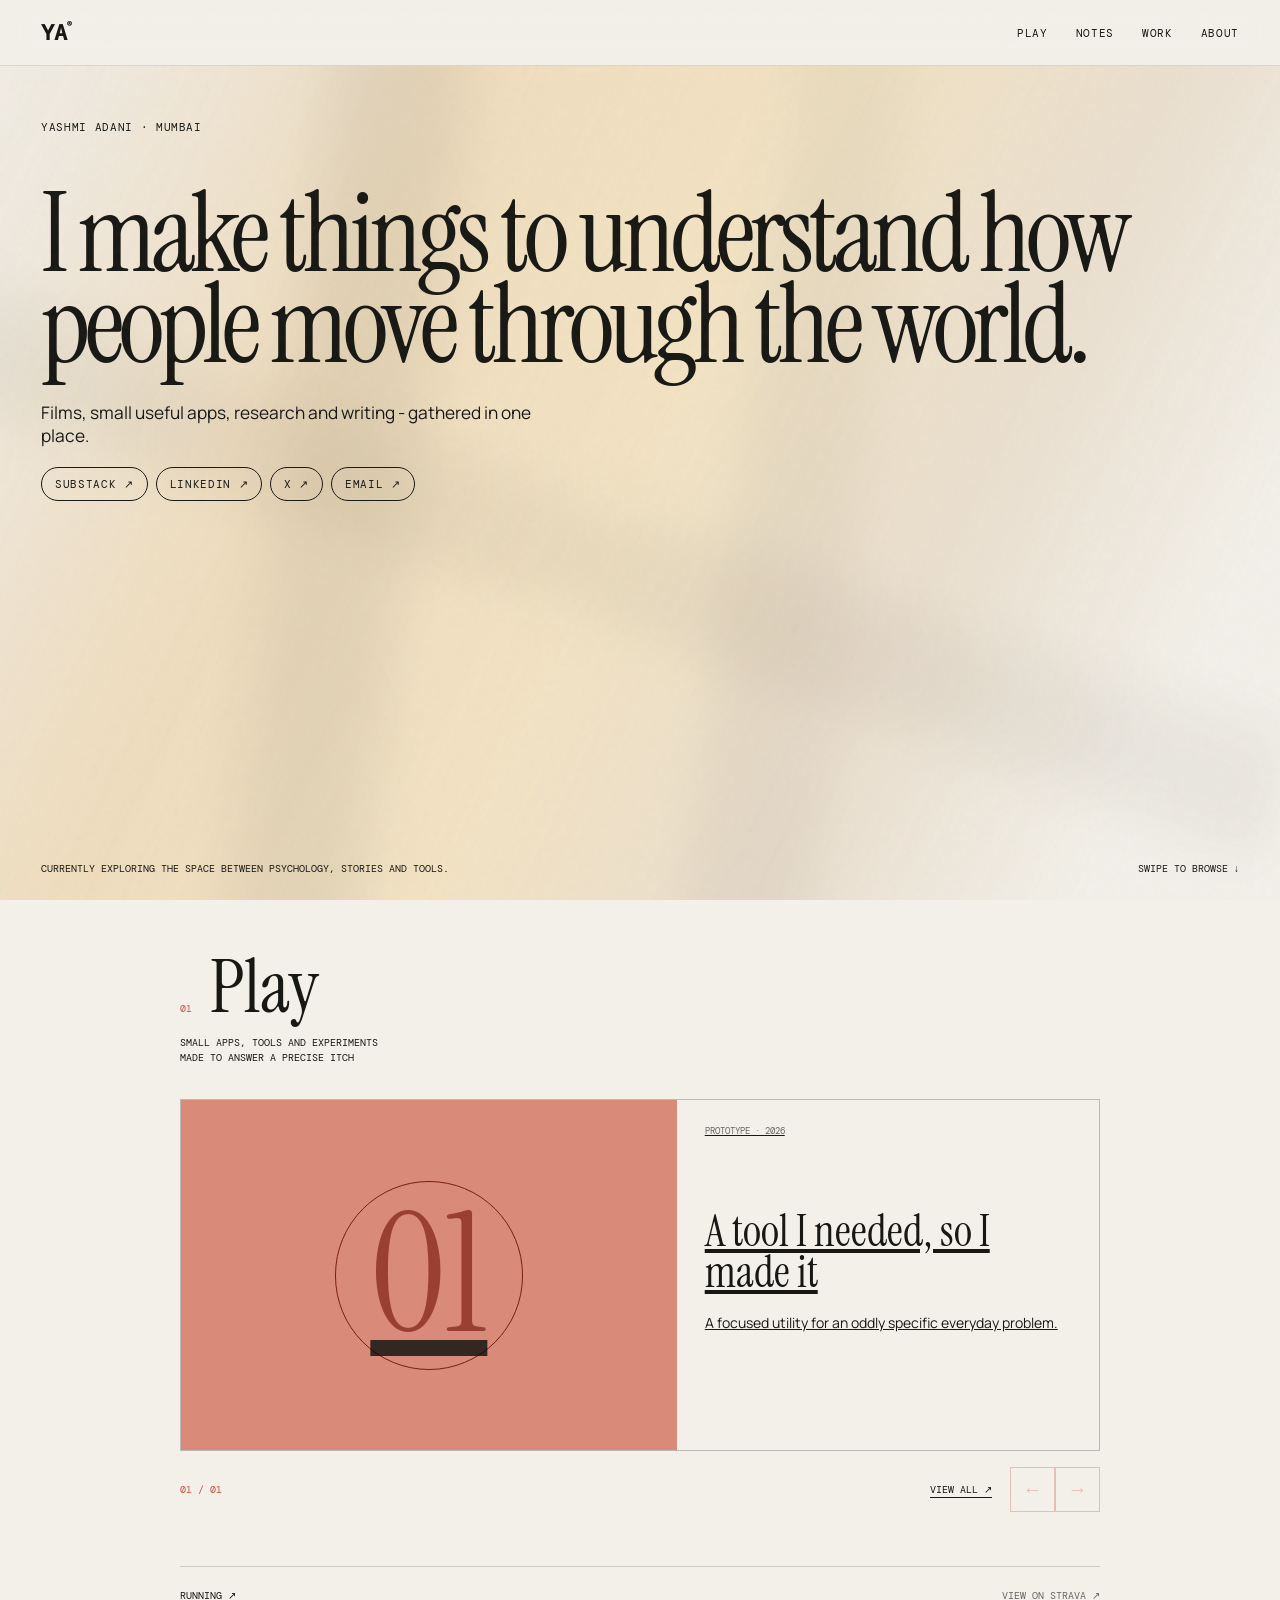
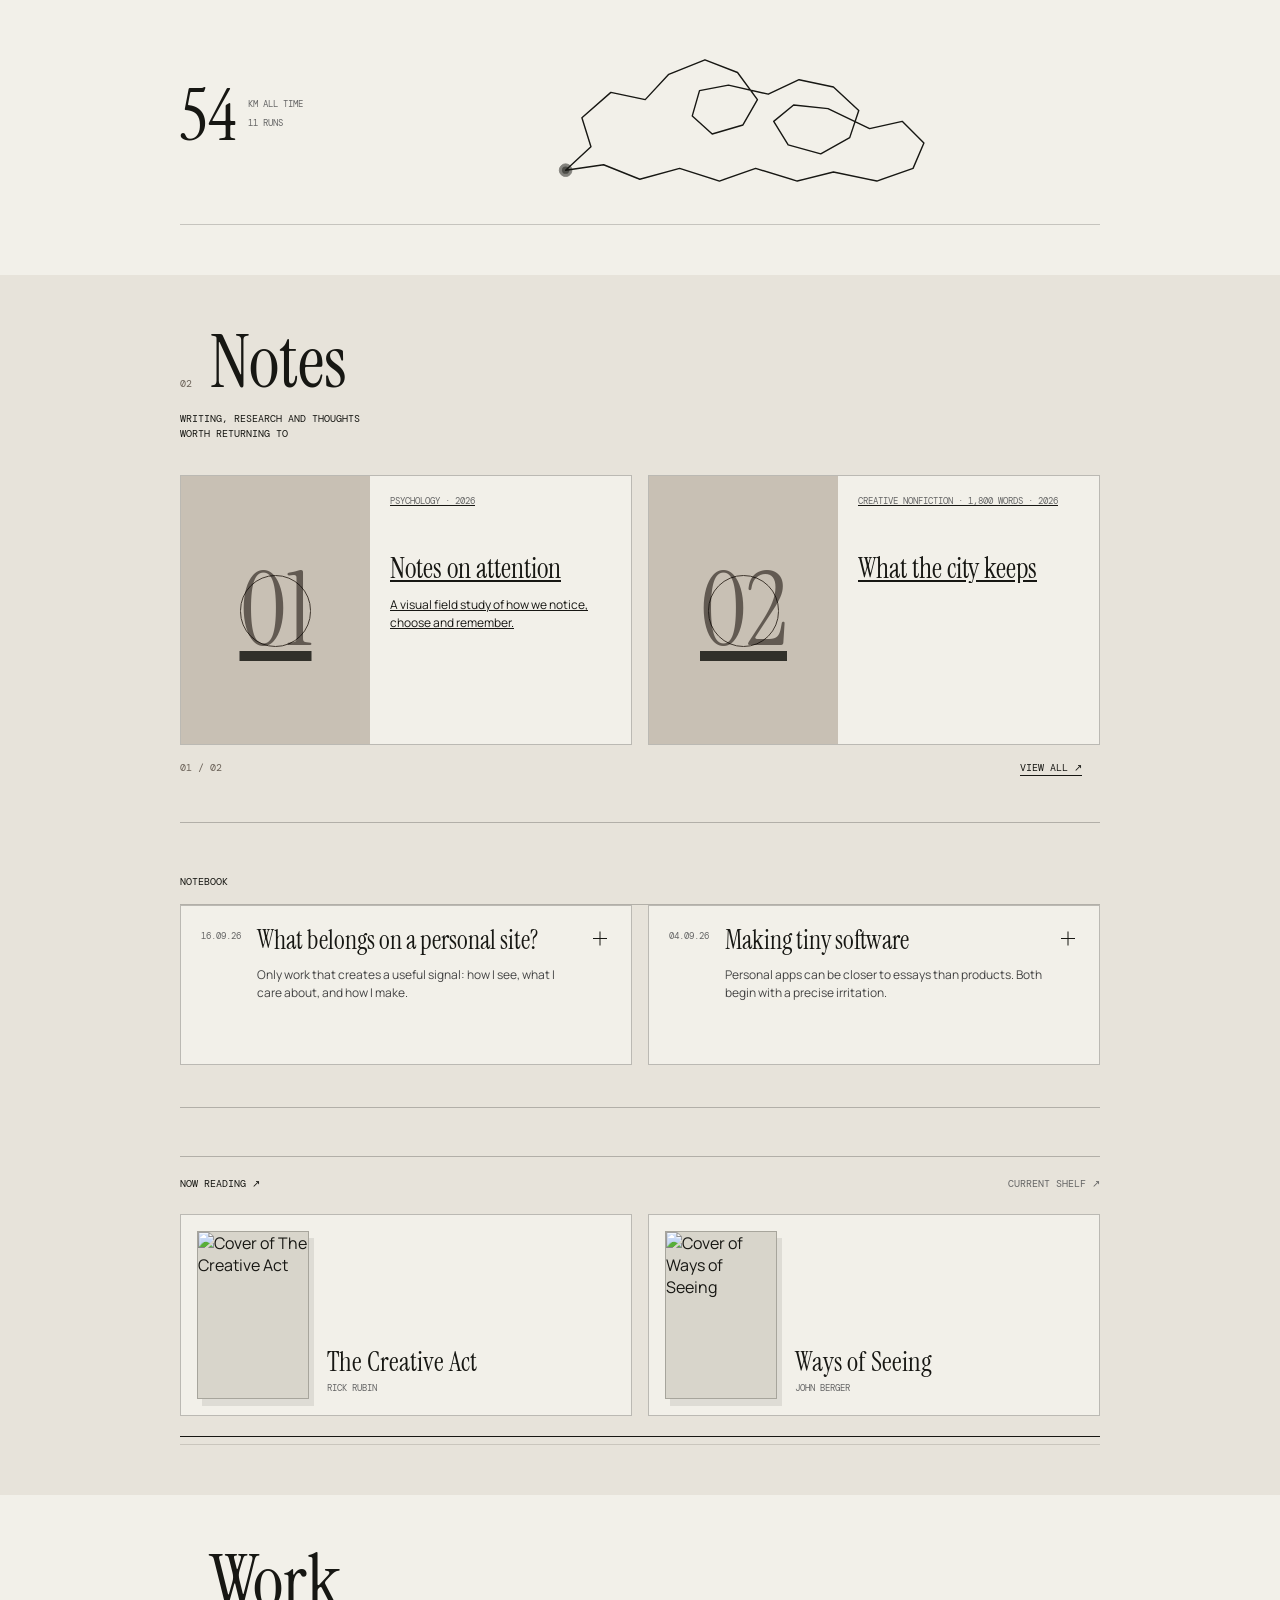
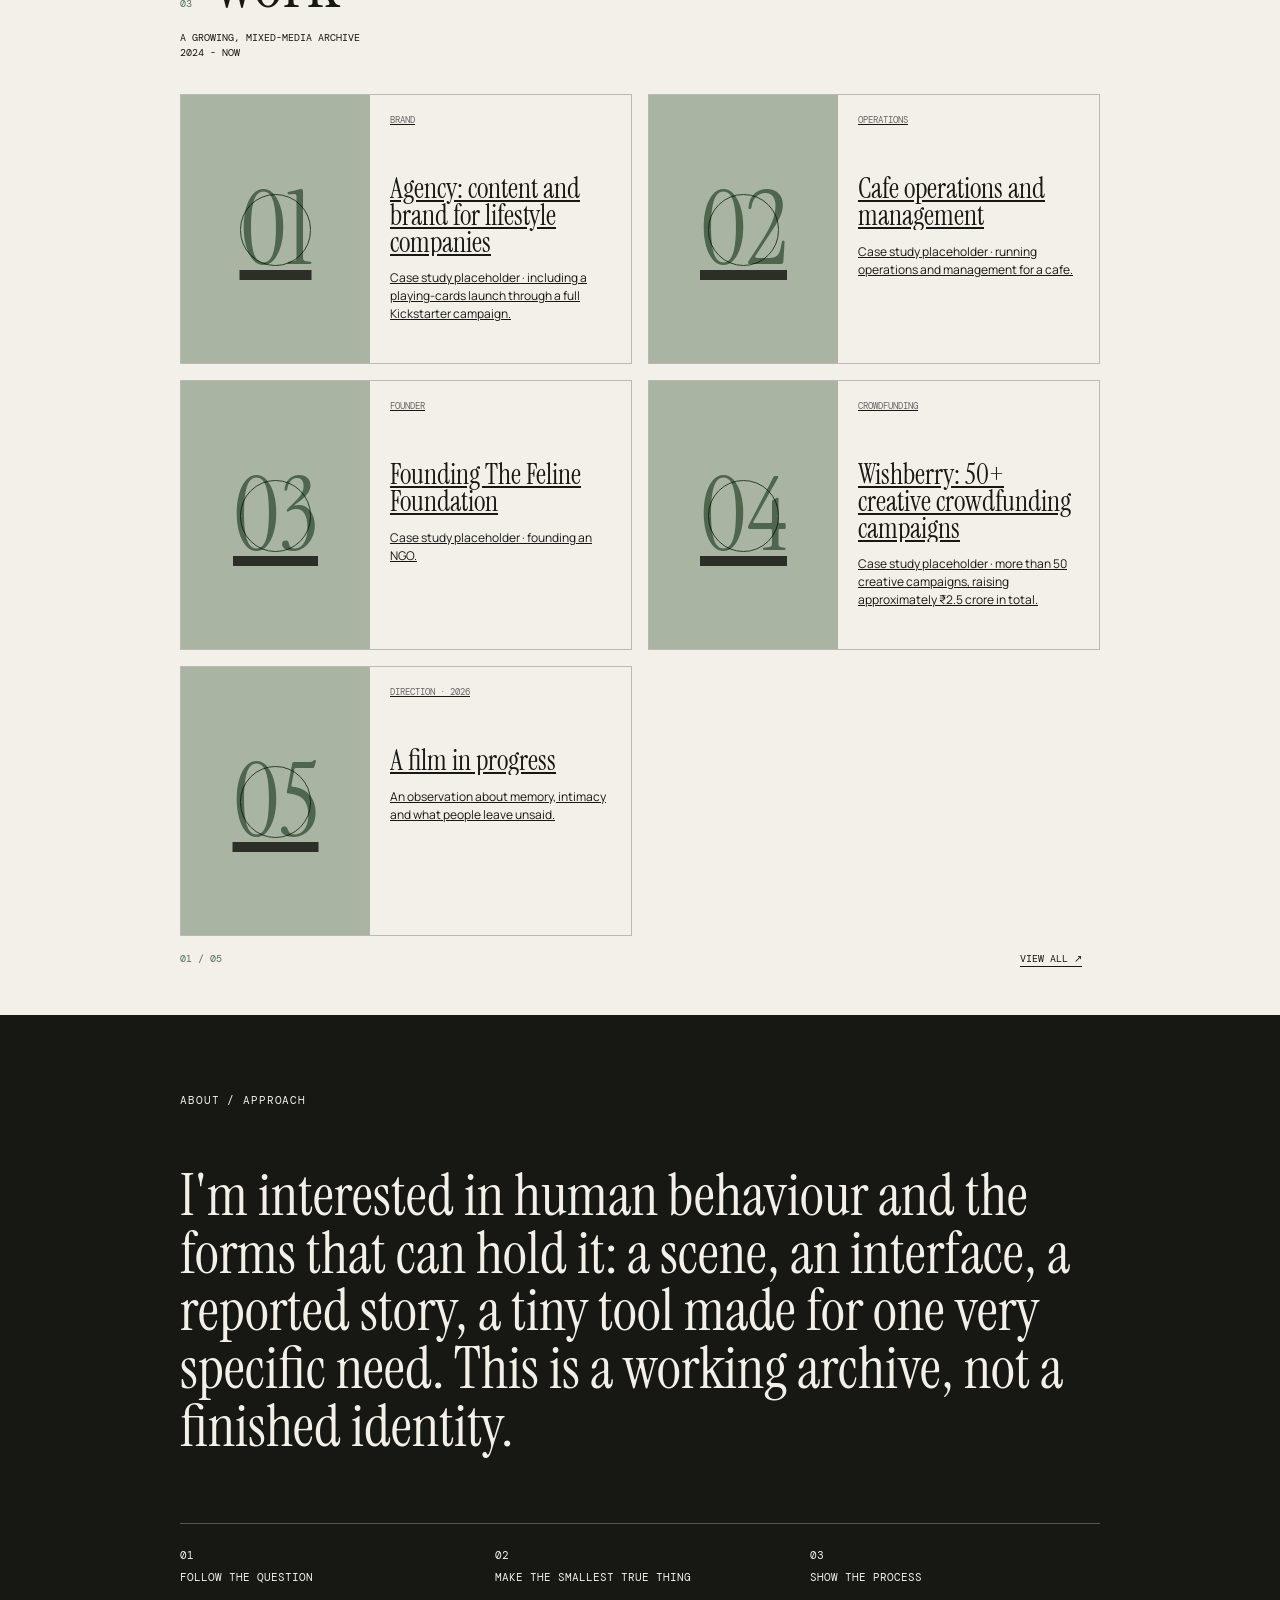
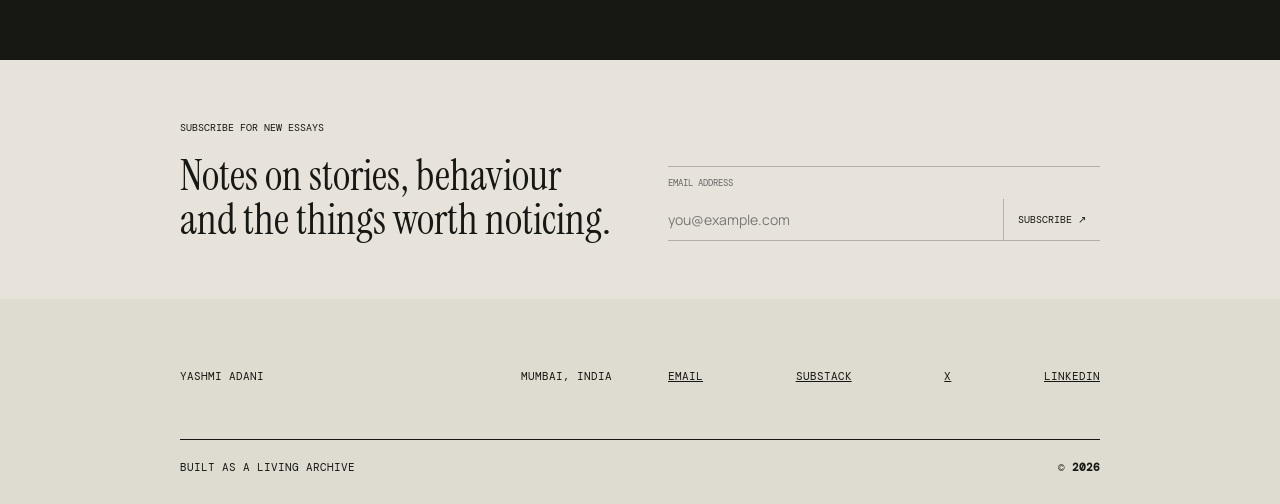
==== commit ec1c869d: "Force fresh full desktop system" ====
--- a/index.html
+++ b/index.html
@@ -1,4 +1,4 @@
-<!doctype html><html lang="en"><head><meta charset="utf-8"><meta name="viewport" content="width=device-width,initial-scale=1"><title>Yashmi Adani - Work & notes</title><meta name="description" content="Films, small useful apps, research and writing by Yashmi Adani in Mumbai."><link rel="preconnect" href="https://fonts.googleapis.com"><link rel="preconnect" href="https://fonts.gstatic.com" crossorigin><link href="https://fonts.googleapis.com/css2?family=DM+Mono:wght@300;400;500&family=Instrument+Serif:ital@0;1&family=Manrope:wght@400;500;600&display=swap" rel="stylesheet"><link rel="stylesheet" href="style.css?v=desktop-20260917-1216"></head><body>
+<!doctype html><html lang="en"><head><meta charset="utf-8"><meta name="viewport" content="width=device-width,initial-scale=1"><title>Yashmi Adani - Work & notes</title><meta name="description" content="Films, small useful apps, research and writing by Yashmi Adani in Mumbai."><link rel="preconnect" href="https://fonts.googleapis.com"><link rel="preconnect" href="https://fonts.gstatic.com" crossorigin><link href="https://fonts.googleapis.com/css2?family=DM+Mono:wght@300;400;500&family=Instrument+Serif:ital@0;1&family=Manrope:wght@400;500;600&display=swap" rel="stylesheet"><link rel="stylesheet" href="style.css?v=desktop-full-20260917-1220"></head><body>
 <div class="noise"></div><header><a class="wordmark" href="#top">YA<span>®</span></a><nav><a href="#play">Play</a><a href="#notes">Notes</a><a href="#work">Work</a><a href="#about">About</a></nav></header>
 <main id="top"><section class="hero"><div class="sunlight" aria-hidden="true"></div><div class="hero-copy"><div class="eyebrow" id="eyebrow"></div><h1 id="title"></h1><p class="dek" id="dek"></p><div class="socials" aria-label="Find Yashmi online"><a id="substack">Substack ↗</a><a id="linkedin">LinkedIn ↗</a><a id="twitter">X ↗</a><a id="email">Email ↗</a></div></div><div class="hero-foot"><span id="status"></span><span>Swipe to browse ↓</span></div></section>
 <section class="collection play" id="play"><div class="section-head"><div><span>01</span><h2>Play</h2></div><p>Small apps, tools and experiments<br>made to answer a precise itch</p></div><div class="rail-wrap"><div class="rail" id="play-grid" tabindex="0" aria-label="Apps and tools"></div><div class="rail-controls"><span class="rail-count" id="play-count"></span><a class="view-all" href="archive.html?section=play">View all ↗</a><div><button class="rail-button prev" data-target="play-grid" aria-label="Previous play project">←</button><button class="rail-button next" data-target="play-grid" aria-label="Next play project">→</button></div></div></div><section class="running-strip" aria-labelledby="running-title"><div class="running-head"><a id="running-title" href="https://www.strava.com/athletes/159965434" target="_blank" rel="noopener">Running ↗</a><a id="running-updated" href="https://www.strava.com/athletes/159965434" target="_blank" rel="noopener">View on Strava ↗</a></div><div class="running-body"><div class="running-stat"><strong id="running-km">0.0</strong><span>km all time<br><b id="running-runs">11 runs</b></span></div><svg class="running-route" viewBox="0 0 520 210" role="img" aria-label="Running route length proportional to all-time kilometres"><path id="running-route-path" data-baseline-d="M54 166 L82 140 72 108 104 80 142 88 168 60 208 44 244 58 266 88 250 116 216 126 194 106 202 78 234 72 278 82 312 66 350 74 378 100 368 130 336 148 300 138 284 112 306 94 344 98 390 120 426 112 450 136 438 164 398 178 350 168 310 178 264 164 224 178 180 164 136 176 96 160 54 166" d="M54 166 L82 140 72 108 104 80 142 88 168 60 208 44 244 58 266 88 250 116 216 126 194 106 202 78 234 72 278 82 312 66 350 74 378 100 368 130 336 148 300 138 284 112 306 94 344 98 390 120 426 112 450 136 438 164 398 178 350 168 310 178 264 164 224 178 180 164 136 176 96 160 54 166 L86 150 116 124 150 132 178 114 164 90 184 68 220 54 258 66 290 54 324 62 344 84 330 106 294 116 270 140 238 148 206 136 174 148 142 138 110 152 78 146 54 166"/><circle id="running-route-start" cx="54" cy="166" r="4"/><circle id="running-route-end" cx="54" cy="166" r="7" fill="none" stroke="currentColor" stroke-width="1"/></svg></div><div class="shelf-line" aria-hidden="true"></div></section></section>
--- a/style.css
+++ b/style.css
@@ -245,3 +245,38 @@
   #notes .rail-controls,#work .rail-controls{max-width:none;padding:0}
   #notes .rail-button,#work .rail-button{display:none}
 }
+
+/* Full-page desktop editorial system */
+@media(min-width:721px){
+  :root{--desktop-frame:min(920px,calc(100vw - 92px));--desktop-gap:16px}
+  #play .section-head,#play .rail-wrap,#notes .section-head,#notes .rail-wrap,#work .section-head,#work .rail-wrap{width:var(--desktop-frame)}
+
+  /* One landscape card language: feature at full width, collections at half width */
+  #notes .rail,#work .rail{grid-template-columns:repeat(2,minmax(0,1fr));gap:var(--desktop-gap)}
+  #notes .project,#work .project{height:270px;grid-template-columns:42% 58%;grid-template-rows:1fr}
+  #notes .project .visual,#work .project .visual{height:270px;min-height:270px}
+  #notes .project-copy,#work .project-copy{height:270px;min-height:270px;padding:19px 20px 22px;display:flex;flex-direction:column}
+  #notes .project-copy h3,#work .project-copy h3{font-size:clamp(27px,2.15vw,32px);margin:48px 0 13px;-webkit-line-clamp:3}
+  #notes .project-copy .subtitle,#work .project-copy .subtitle{font-size:12px;line-height:1.5;-webkit-line-clamp:3}
+  #notes .visual span,#work .visual span{font-size:clamp(78px,8vw,112px)}
+
+  /* Notebook and reading become equal editorial modules on the same frame */
+  #notes .notebook-head,#notes .notebook-log,#notes .reading-shelf{width:var(--desktop-frame);margin-left:auto;margin-right:auto}
+  #notes .notebook-head{padding:52px 0 16px;border-top:1px solid var(--line);margin-top:48px}
+  #notes .notebook-log{display:grid;grid-template-columns:repeat(2,minmax(0,1fr));gap:var(--desktop-gap);border-bottom:1px solid var(--line);padding-bottom:42px}
+  #notes .notebook-log .home-notebook-toggle{border:1px solid var(--line);background:var(--paper)}
+  #notes .notebook-log .home-notebook-toggle summary{grid-template-columns:44px 1fr 20px;gap:12px;padding:20px;min-height:158px}
+  #notes .notebook-log .home-notebook-toggle .index-copy h3{font-size:26px}
+  #notes .notebook-log .home-notebook-toggle .notebook-expanded{padding:0 20px 24px 76px}
+  #notes .reading-shelf{margin-top:48px;padding-top:20px;border-top:1px solid var(--line)}
+  #notes .reading-books{display:grid;grid-template-columns:repeat(2,minmax(0,1fr));gap:var(--desktop-gap);padding:24px 0 20px;align-items:stretch}
+  #notes .reading-book{width:auto;display:grid;grid-template-columns:112px 1fr;gap:18px;align-items:end;border:1px solid var(--line);padding:16px;background:var(--paper)}
+  #notes .book-cover{width:112px}.book-copy{padding:0 0 3px}.book-copy h3{font-size:27px}
+
+  /* Closing sections continue the same measure and spacing rhythm */
+  .about{padding:78px max(3.2vw,calc((100vw - 920px)/2)) 72px}
+  .about>p{font-size:clamp(48px,4.5vw,66px);line-height:1;max-width:920px;margin:60px 0 68px}
+  .subscribe-block{grid-template-columns:1fr 1fr;gap:56px;padding:54px max(3.2vw,calc((100vw - 920px)/2)) 58px}
+  .subscribe-copy p{font-size:42px}
+  footer{padding-left:max(3.2vw,calc((100vw - 920px)/2));padding-right:max(3.2vw,calc((100vw - 920px)/2));gap:56px}
+}
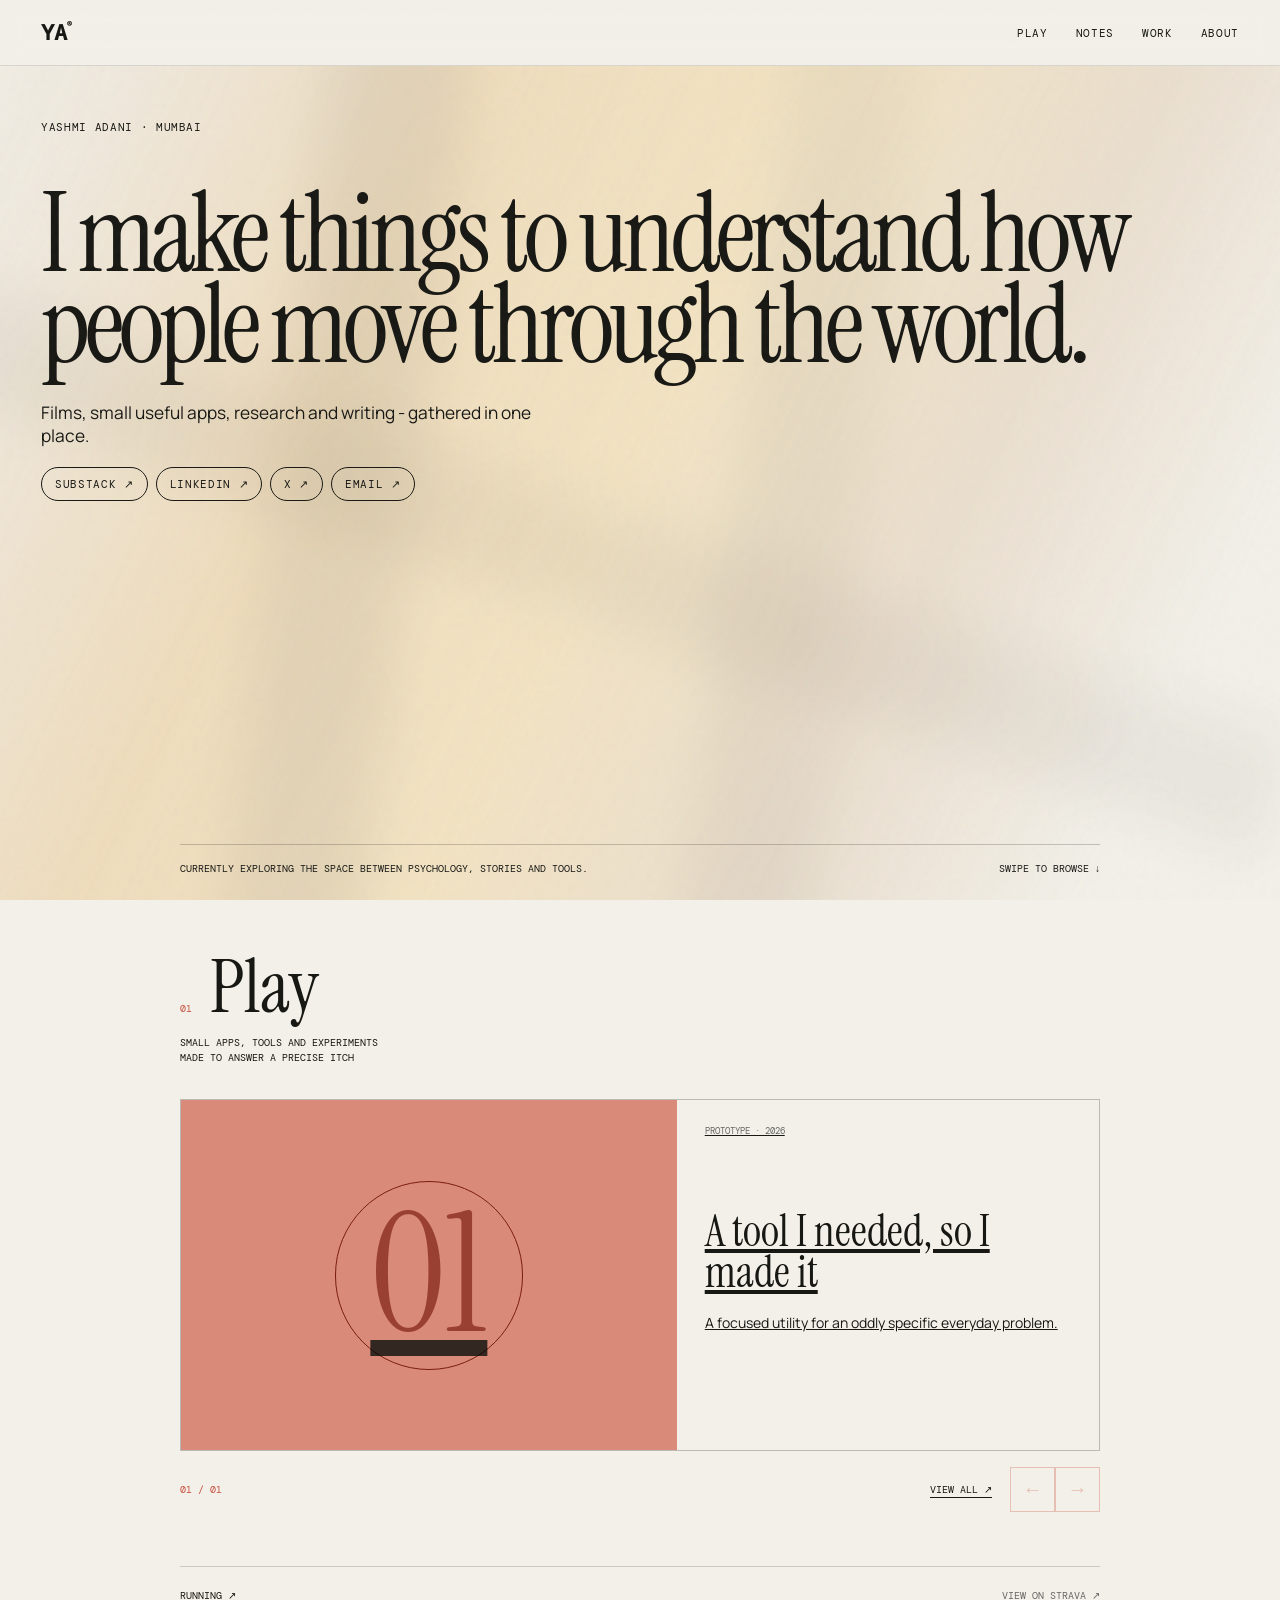
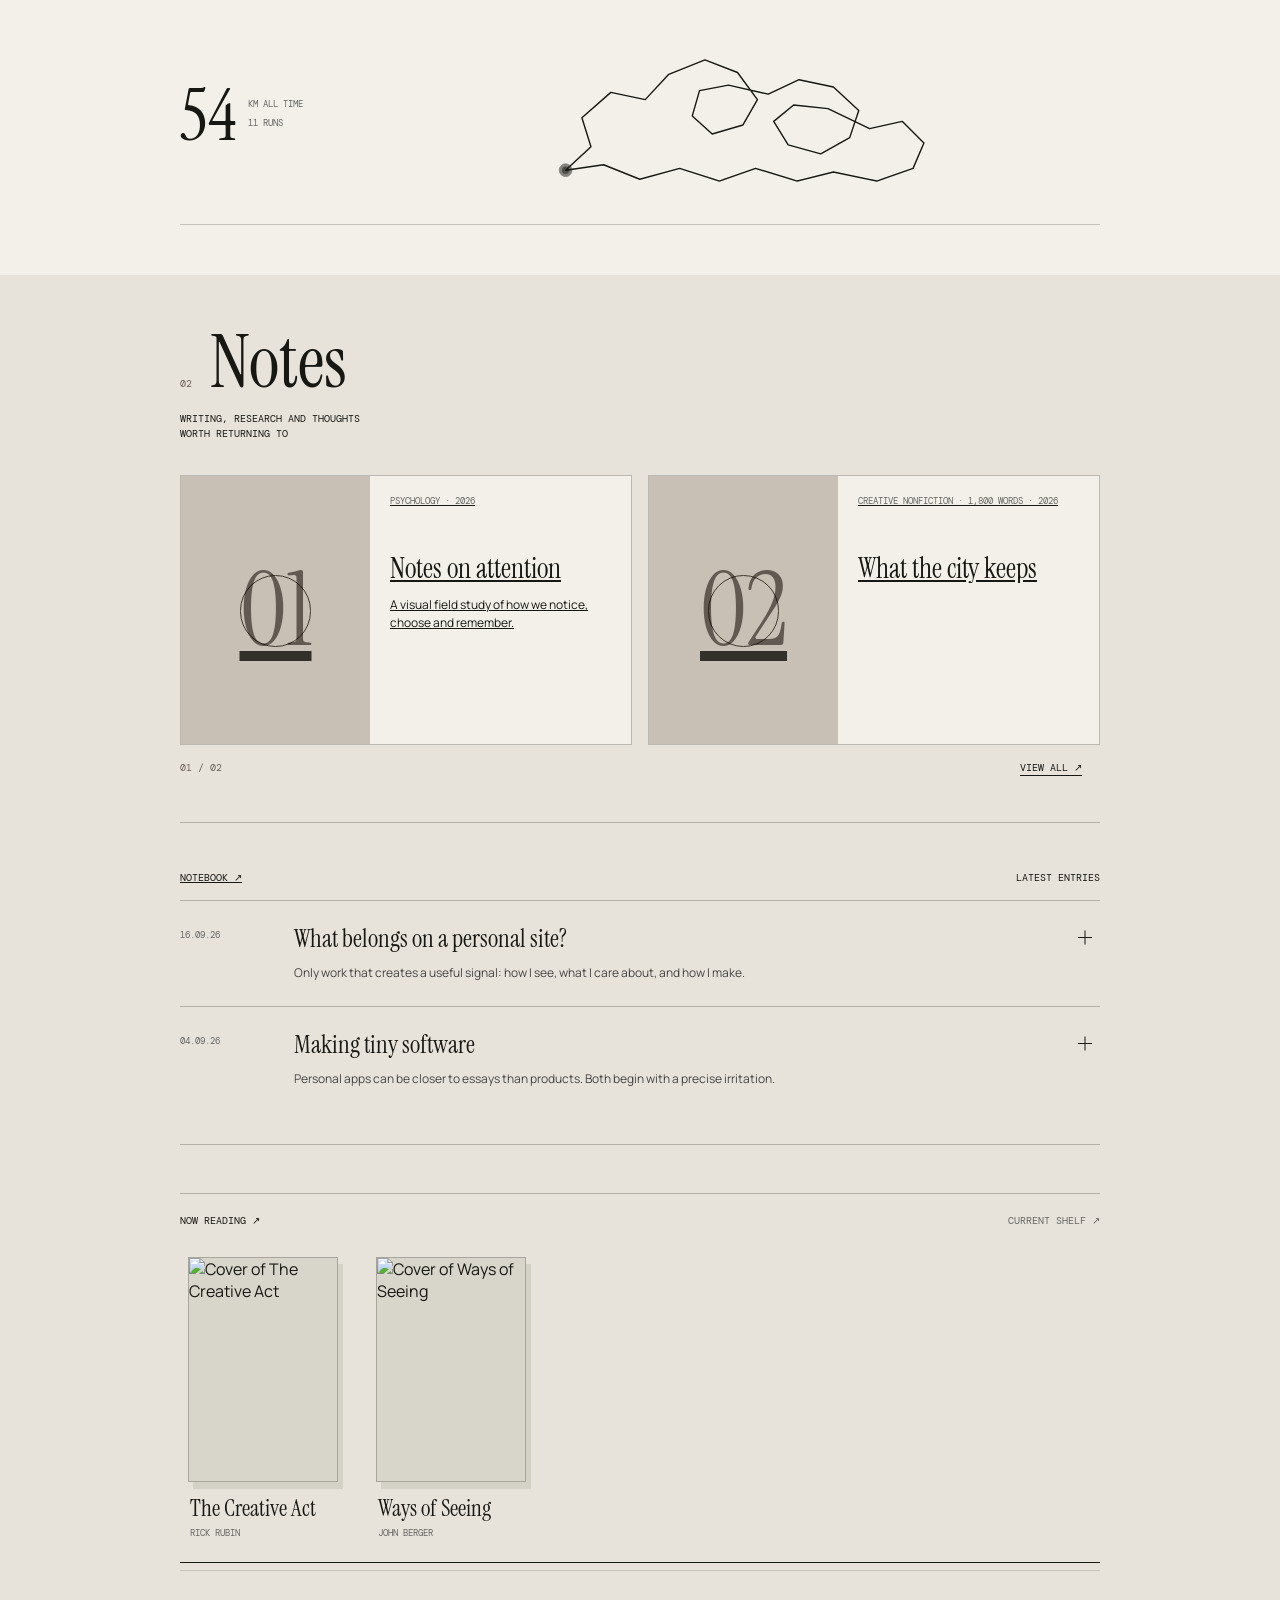
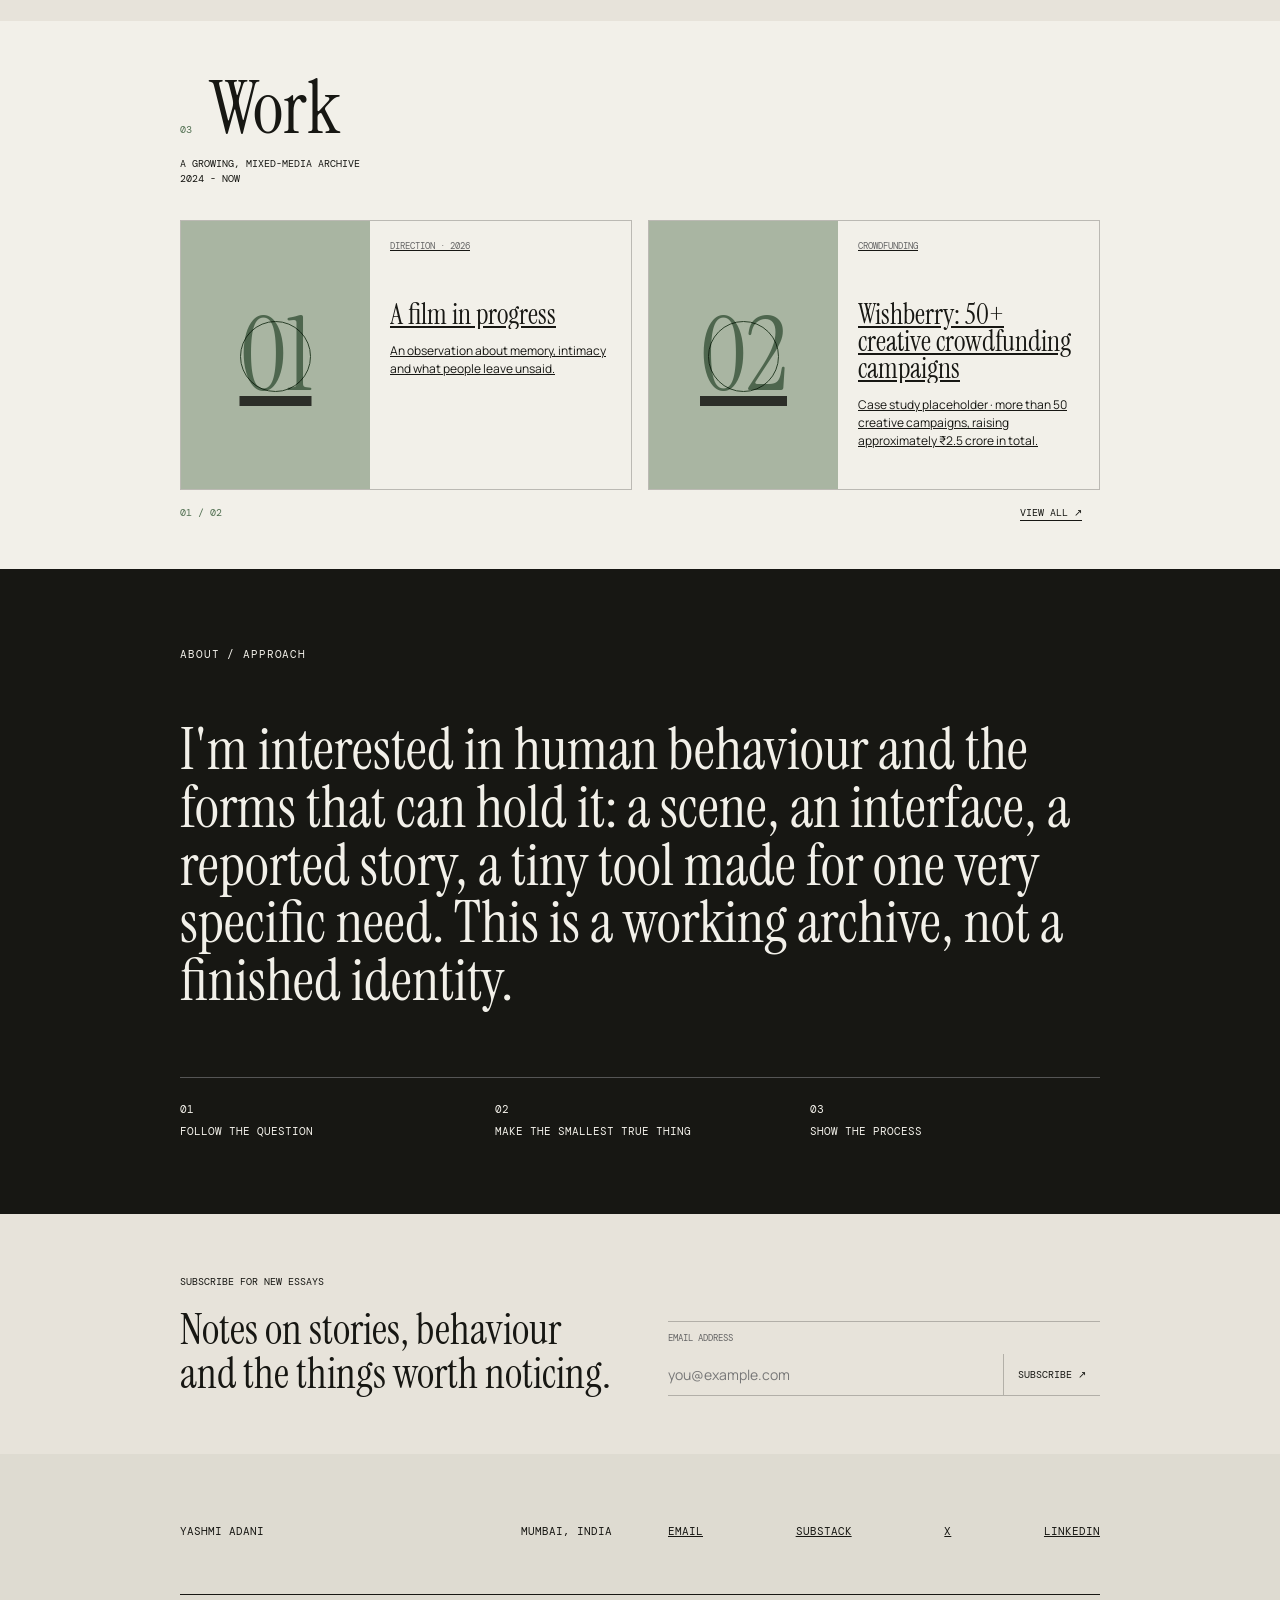
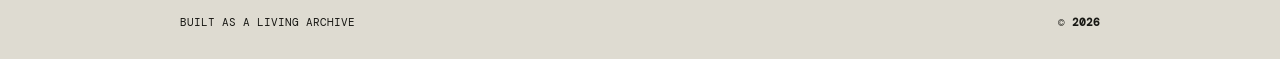
==== commit 938e1426: "Update stylesheet and script versions in index.html Updated the stylesheet version and modified the " ====
--- a/index.html
+++ b/index.html
@@ -1,9 +1,9 @@
-<!doctype html><html lang="en"><head><meta charset="utf-8"><meta name="viewport" content="width=device-width,initial-scale=1"><title>Yashmi Adani - Work & notes</title><meta name="description" content="Films, small useful apps, research and writing by Yashmi Adani in Mumbai."><link rel="preconnect" href="https://fonts.googleapis.com"><link rel="preconnect" href="https://fonts.gstatic.com" crossorigin><link href="https://fonts.googleapis.com/css2?family=DM+Mono:wght@300;400;500&family=Instrument+Serif:ital@0;1&family=Manrope:wght@400;500;600&display=swap" rel="stylesheet"><link rel="stylesheet" href="style.css?v=desktop-full-20260917-1220"></head><body>
+<!doctype html><html lang="en"><head><meta charset="utf-8"><meta name="viewport" content="width=device-width,initial-scale=1"><title>Yashmi Adani - Work & notes</title><meta name="description" content="Films, small useful apps, research and writing by Yashmi Adani in Mumbai."><link rel="preconnect" href="https://fonts.googleapis.com"><link rel="preconnect" href="https://fonts.gstatic.com" crossorigin><link href="https://fonts.googleapis.com/css2?family=DM+Mono:wght@300;400;500&family=Instrument+Serif:ital@0;1&family=Manrope:wght@400;500;600&display=swap" rel="stylesheet"><link rel="stylesheet" href="style.css?v=desktop-refined-20260917-1227"></head><body>
 <div class="noise"></div><header><a class="wordmark" href="#top">YA<span>®</span></a><nav><a href="#play">Play</a><a href="#notes">Notes</a><a href="#work">Work</a><a href="#about">About</a></nav></header>
 <main id="top"><section class="hero"><div class="sunlight" aria-hidden="true"></div><div class="hero-copy"><div class="eyebrow" id="eyebrow"></div><h1 id="title"></h1><p class="dek" id="dek"></p><div class="socials" aria-label="Find Yashmi online"><a id="substack">Substack ↗</a><a id="linkedin">LinkedIn ↗</a><a id="twitter">X ↗</a><a id="email">Email ↗</a></div></div><div class="hero-foot"><span id="status"></span><span>Swipe to browse ↓</span></div></section>
 <section class="collection play" id="play"><div class="section-head"><div><span>01</span><h2>Play</h2></div><p>Small apps, tools and experiments<br>made to answer a precise itch</p></div><div class="rail-wrap"><div class="rail" id="play-grid" tabindex="0" aria-label="Apps and tools"></div><div class="rail-controls"><span class="rail-count" id="play-count"></span><a class="view-all" href="archive.html?section=play">View all ↗</a><div><button class="rail-button prev" data-target="play-grid" aria-label="Previous play project">←</button><button class="rail-button next" data-target="play-grid" aria-label="Next play project">→</button></div></div></div><section class="running-strip" aria-labelledby="running-title"><div class="running-head"><a id="running-title" href="https://www.strava.com/athletes/159965434" target="_blank" rel="noopener">Running ↗</a><a id="running-updated" href="https://www.strava.com/athletes/159965434" target="_blank" rel="noopener">View on Strava ↗</a></div><div class="running-body"><div class="running-stat"><strong id="running-km">0.0</strong><span>km all time<br><b id="running-runs">11 runs</b></span></div><svg class="running-route" viewBox="0 0 520 210" role="img" aria-label="Running route length proportional to all-time kilometres"><path id="running-route-path" data-baseline-d="M54 166 L82 140 72 108 104 80 142 88 168 60 208 44 244 58 266 88 250 116 216 126 194 106 202 78 234 72 278 82 312 66 350 74 378 100 368 130 336 148 300 138 284 112 306 94 344 98 390 120 426 112 450 136 438 164 398 178 350 168 310 178 264 164 224 178 180 164 136 176 96 160 54 166" d="M54 166 L82 140 72 108 104 80 142 88 168 60 208 44 244 58 266 88 250 116 216 126 194 106 202 78 234 72 278 82 312 66 350 74 378 100 368 130 336 148 300 138 284 112 306 94 344 98 390 120 426 112 450 136 438 164 398 178 350 168 310 178 264 164 224 178 180 164 136 176 96 160 54 166 L86 150 116 124 150 132 178 114 164 90 184 68 220 54 258 66 290 54 324 62 344 84 330 106 294 116 270 140 238 148 206 136 174 148 142 138 110 152 78 146 54 166"/><circle id="running-route-start" cx="54" cy="166" r="4"/><circle id="running-route-end" cx="54" cy="166" r="7" fill="none" stroke="currentColor" stroke-width="1"/></svg></div><div class="shelf-line" aria-hidden="true"></div></section></section>
-<section class="collection notes" id="notes"><div class="section-head"><div><span>02</span><h2>Notes</h2></div><p>Writing, research and thoughts<br>worth returning to</p></div><div class="rail-wrap"><div class="rail" id="notes-project-grid" tabindex="0" aria-label="Writing and research"></div><div class="rail-controls"><span class="rail-count" id="notes-project-count"></span><a class="view-all" href="archive.html?section=notes">View all ↗</a><div><button class="rail-button prev" data-target="notes-project-grid" aria-label="Previous note project">←</button><button class="rail-button next" data-target="notes-project-grid" aria-label="Next note project">→</button></div></div></div><div class="notebook-head"><span>Notebook</span></div><div class="notebook-log" id="notes-list" aria-label="Notebook entries"></div><section class="reading-shelf" aria-labelledby="reading-title"><div class="reading-head"><a id="reading-title" href="https://literal.club/yashmiadani" target="_blank" rel="noopener">Now reading ↗</a><a href="https://literal.club/yashmiadani" target="_blank" rel="noopener">Current shelf ↗</a></div><div class="reading-books" id="reading-books"></div><div class="shelf-line" aria-hidden="true"></div></section></section>
+<section class="collection notes" id="notes"><div class="section-head"><div><span>02</span><h2>Notes</h2></div><p>Writing, research and thoughts<br>worth returning to</p></div><div class="rail-wrap"><div class="rail" id="notes-project-grid" tabindex="0" aria-label="Writing and research"></div><div class="rail-controls"><span class="rail-count" id="notes-project-count"></span><a class="view-all" href="archive.html?section=notes">View all ↗</a><div><button class="rail-button prev" data-target="notes-project-grid" aria-label="Previous note project">←</button><button class="rail-button next" data-target="notes-project-grid" aria-label="Next note project">→</button></div></div></div><div class="notebook-head"><a href="archive.html?section=notes#archive-notebook">Notebook ↗</a><span>Latest entries</span></div><div class="notebook-log" id="notes-list" aria-label="Notebook entries"></div><section class="reading-shelf" aria-labelledby="reading-title"><div class="reading-head"><a id="reading-title" href="https://literal.club/yashmiadani" target="_blank" rel="noopener">Now reading ↗</a><a href="https://literal.club/yashmiadani" target="_blank" rel="noopener">Current shelf ↗</a></div><div class="reading-books" id="reading-books"></div><div class="shelf-line" aria-hidden="true"></div></section></section>
 <section class="collection work" id="work"><div class="section-head"><div><span>03</span><h2>Work</h2></div><p>A growing, mixed-media archive<br>2024 - now</p></div><div class="rail-wrap"><div class="rail" id="project-grid" tabindex="0" aria-label="Work projects"></div><div class="rail-controls"><span class="rail-count" id="work-count"></span><a class="view-all" href="archive.html?section=work">View all ↗</a><div><button class="rail-button prev" data-target="project-grid" aria-label="Previous work project">←</button><button class="rail-button next" data-target="project-grid" aria-label="Next work project">→</button></div></div></div></section>
 <section class="about" id="about"><div class="section-label">About / approach</div><p id="about-copy"></p><div class="principles"><span>01<br>Follow the question</span><span>02<br>Make the smallest true thing</span><span>03<br>Show the process</span></div></section>
 <section class="subscribe-block"><div class="subscribe-copy"><span id="subscribe-label-home">Subscribe for new essays</span><p id="subscribe-headline-home">Notes on stories, behaviour and the things worth noticing.</p></div><form class="subscribe-form" action="https://notsupersmart.substack.com/api/v1/free?nojs=true" method="post" target="_blank"><label for="subscribe-email-home">Email address</label><div><input id="subscribe-email-home" name="email" type="email" autocomplete="email" placeholder="you@example.com" required><input type="hidden" name="source" value="personal-site"><button type="submit">Subscribe ↗</button></div></form></section></main><footer><div><span>Yashmi Adani</span><span>Mumbai, India</span></div><div class="footer-links"><a id="footer-email">Email</a><a id="footer-substack">Substack</a><a id="footer-twitter">X</a><a id="footer-linkedin">LinkedIn</a></div><div class="footer-end"><span>Built as a living archive</span><span>© <b id="year"></b></span></div></footer>
-<script src="content.js?v=20260917e"></script><script src="app.js?v=20260917l"></script></body></html>
+<script src="content.js?v=20260917e"></script><script src="app.js?v=20260917m"></script></body></html>
--- a/style.css
+++ b/style.css
@@ -280,3 +280,26 @@
   .subscribe-copy p{font-size:42px}
   footer{padding-left:max(3.2vw,calc((100vw - 920px)/2));padding-right:max(3.2vw,calc((100vw - 920px)/2));gap:56px}
 }
+
+/* Refined desktop transitions, feed and shelf */
+@media(min-width:721px){
+  /* A shared-width footer rail bridges the full-bleed hero into the contained editorial page */
+  .hero-foot{width:var(--desktop-frame);margin-left:auto;margin-right:auto;padding-top:16px;border-top:1px solid rgba(23,23,19,.22)}
+
+  /* Notebook stays a scalable text feed, not a card collection */
+  #notes .notebook-head{display:flex;justify-content:space-between;padding:48px 0 16px;margin-top:48px;border-top:1px solid var(--line)}
+  #notes .notebook-head a,#notes .notebook-head span{font:10px DM Mono;text-transform:uppercase;color:inherit}
+  #notes .notebook-log{display:block;padding-bottom:32px;border-top:1px solid var(--line);border-bottom:1px solid var(--line)}
+  #notes .notebook-log .home-notebook-toggle{border:0;border-bottom:1px solid var(--line);background:transparent}
+  #notes .notebook-log .home-notebook-toggle:last-child{border-bottom:0}
+  #notes .notebook-log .home-notebook-toggle summary{grid-template-columns:90px 1fr 24px;gap:24px;padding:24px 0;min-height:0}
+  #notes .notebook-log .home-notebook-toggle .index-copy h3{font-size:25px}
+  #notes .notebook-log .home-notebook-toggle .notebook-expanded{padding:0 50px 30px 114px}
+
+  /* Books remain independent objects on a shelf */
+  #notes .reading-books{display:flex;gap:38px;padding:30px 8px 22px;align-items:flex-end}
+  #notes .reading-book{width:150px;display:block;border:0;padding:0;background:transparent}
+  #notes .book-cover{width:150px}
+  #notes .book-copy{padding:14px 2px 0}
+  #notes .book-copy h3{font-size:23px}
+}
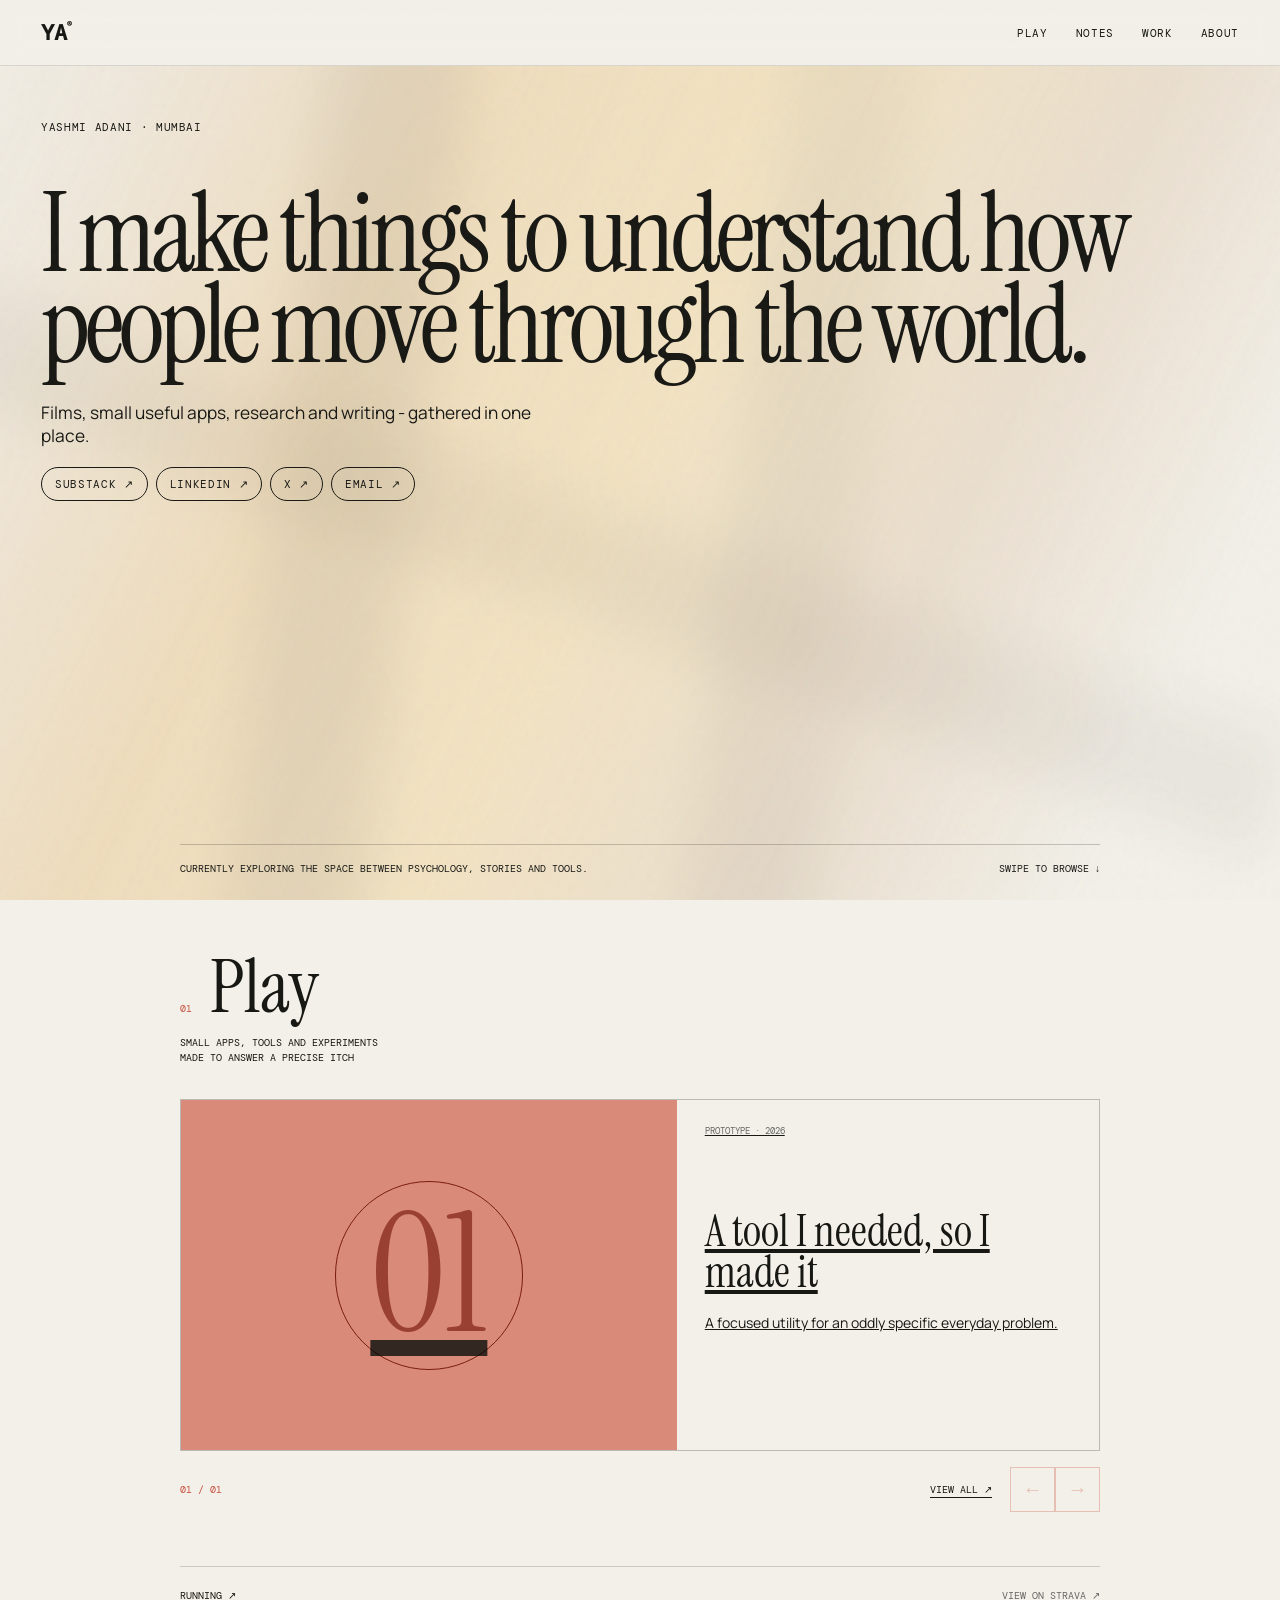
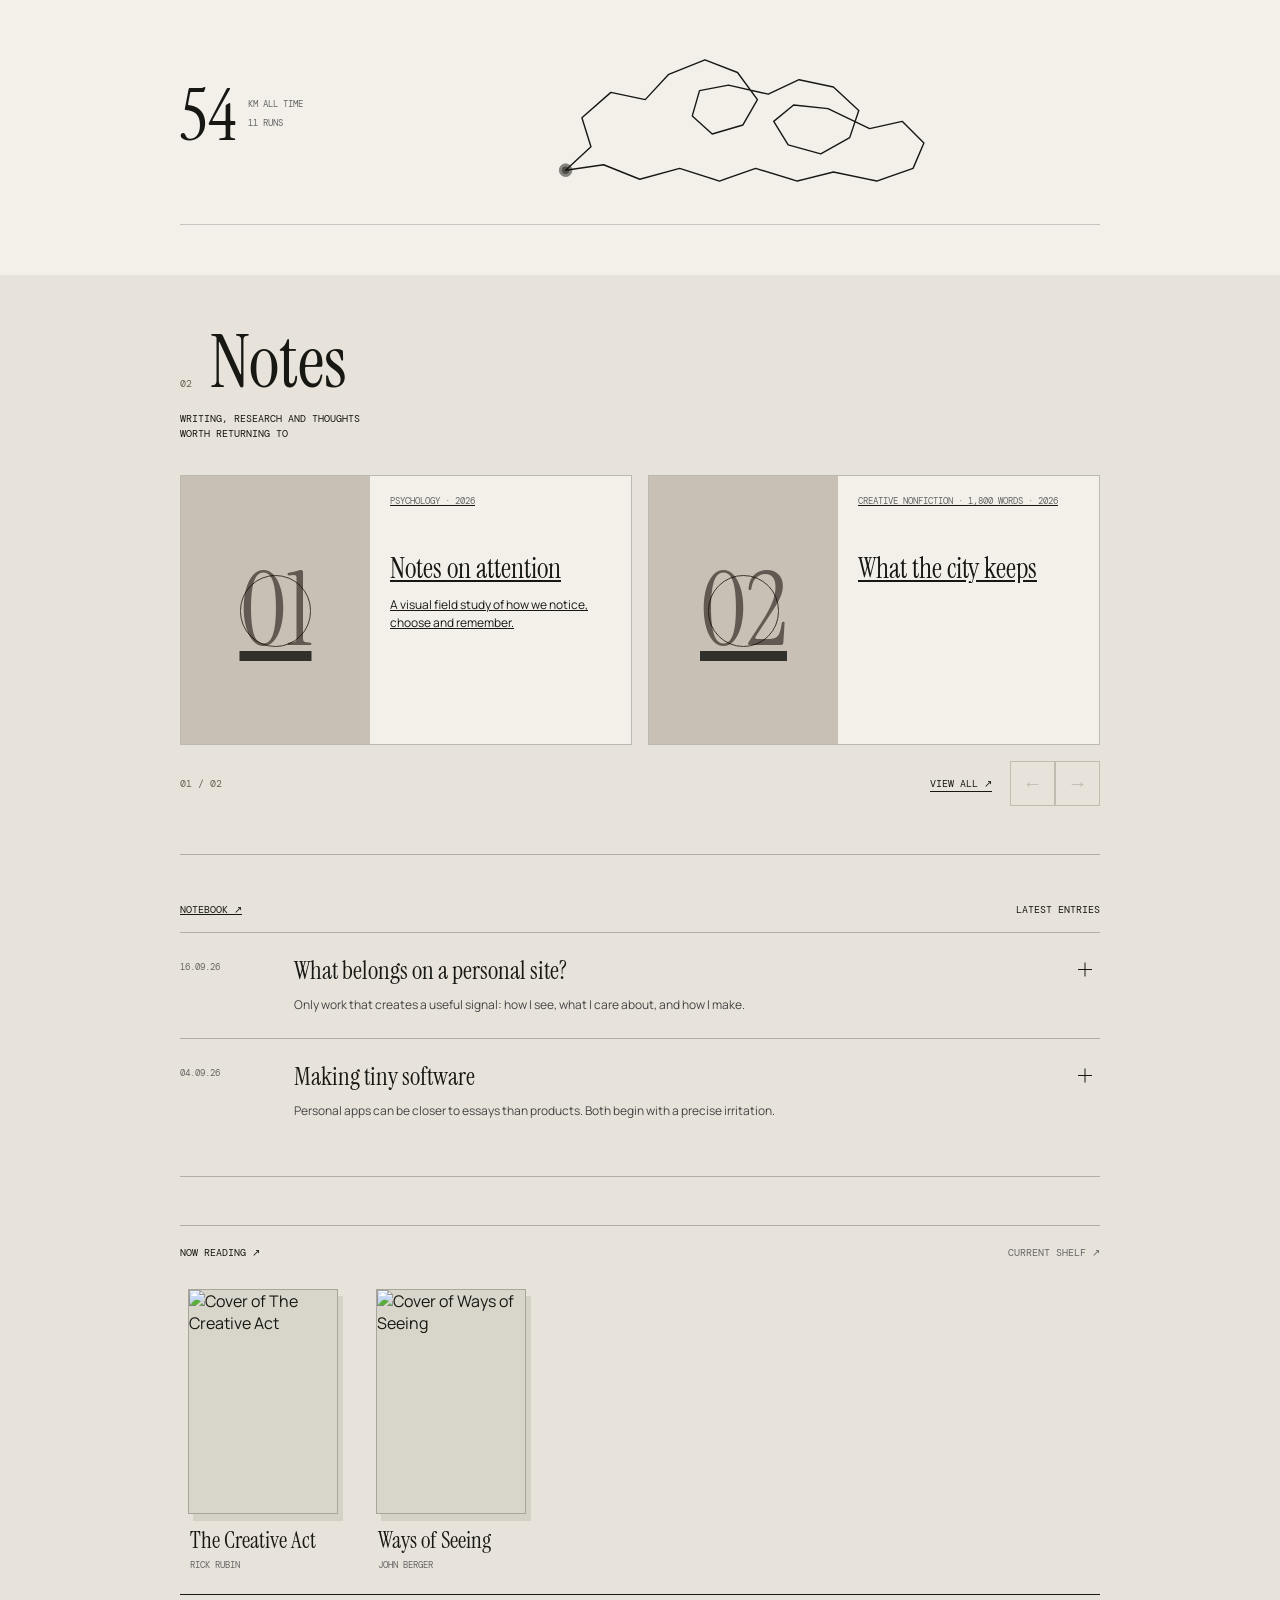
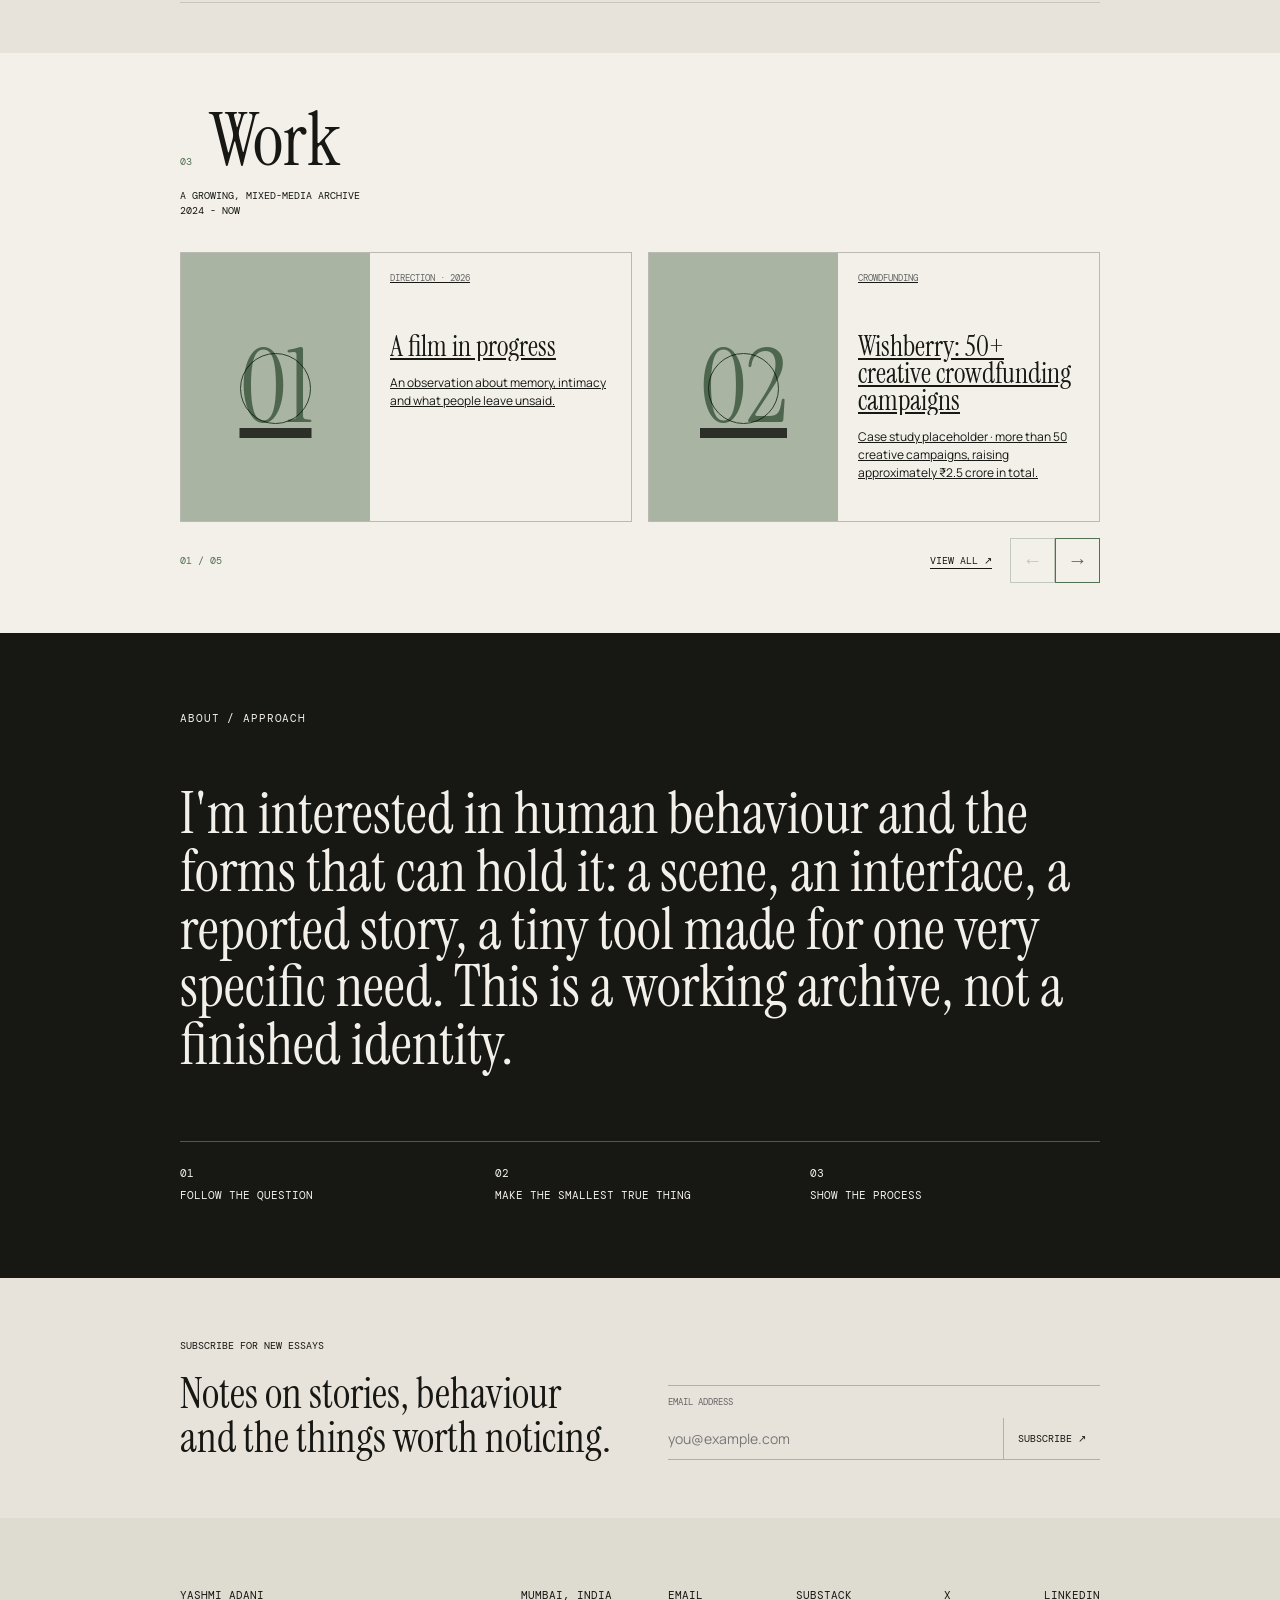
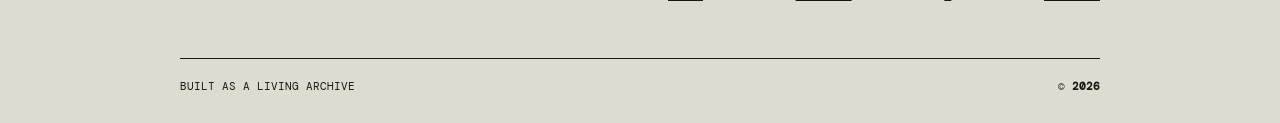
==== commit 5a39ca6e: "Align desktop interior index.html Updated the version of app.js in the index.html file." ====
--- a/index.html
+++ b/index.html
@@ -1,4 +1,4 @@
-<!doctype html><html lang="en"><head><meta charset="utf-8"><meta name="viewport" content="width=device-width,initial-scale=1"><title>Yashmi Adani - Work & notes</title><meta name="description" content="Films, small useful apps, research and writing by Yashmi Adani in Mumbai."><link rel="preconnect" href="https://fonts.googleapis.com"><link rel="preconnect" href="https://fonts.gstatic.com" crossorigin><link href="https://fonts.googleapis.com/css2?family=DM+Mono:wght@300;400;500&family=Instrument+Serif:ital@0;1&family=Manrope:wght@400;500;600&display=swap" rel="stylesheet"><link rel="stylesheet" href="style.css?v=desktop-refined-20260917-1227"></head><body>
+<!doctype html><html lang="en"><head><meta charset="utf-8"><meta name="viewport" content="width=device-width,initial-scale=1"><title>Yashmi Adani - Work & notes</title><meta name="description" content="Films, small useful apps, research and writing by Yashmi Adani in Mumbai."><link rel="preconnect" href="https://fonts.googleapis.com"><link rel="preconnect" href="https://fonts.gstatic.com" crossorigin><link href="https://fonts.googleapis.com/css2?family=DM+Mono:wght@300;400;500&family=Instrument+Serif:ital@0;1&family=Manrope:wght@400;500;600&display=swap" rel="stylesheet"><link rel="stylesheet" href="style.css?v=desktop-interiors-20260917-1232"></head><body>
 <div class="noise"></div><header><a class="wordmark" href="#top">YA<span>®</span></a><nav><a href="#play">Play</a><a href="#notes">Notes</a><a href="#work">Work</a><a href="#about">About</a></nav></header>
 <main id="top"><section class="hero"><div class="sunlight" aria-hidden="true"></div><div class="hero-copy"><div class="eyebrow" id="eyebrow"></div><h1 id="title"></h1><p class="dek" id="dek"></p><div class="socials" aria-label="Find Yashmi online"><a id="substack">Substack ↗</a><a id="linkedin">LinkedIn ↗</a><a id="twitter">X ↗</a><a id="email">Email ↗</a></div></div><div class="hero-foot"><span id="status"></span><span>Swipe to browse ↓</span></div></section>
 <section class="collection play" id="play"><div class="section-head"><div><span>01</span><h2>Play</h2></div><p>Small apps, tools and experiments<br>made to answer a precise itch</p></div><div class="rail-wrap"><div class="rail" id="play-grid" tabindex="0" aria-label="Apps and tools"></div><div class="rail-controls"><span class="rail-count" id="play-count"></span><a class="view-all" href="archive.html?section=play">View all ↗</a><div><button class="rail-button prev" data-target="play-grid" aria-label="Previous play project">←</button><button class="rail-button next" data-target="play-grid" aria-label="Next play project">→</button></div></div></div><section class="running-strip" aria-labelledby="running-title"><div class="running-head"><a id="running-title" href="https://www.strava.com/athletes/159965434" target="_blank" rel="noopener">Running ↗</a><a id="running-updated" href="https://www.strava.com/athletes/159965434" target="_blank" rel="noopener">View on Strava ↗</a></div><div class="running-body"><div class="running-stat"><strong id="running-km">0.0</strong><span>km all time<br><b id="running-runs">11 runs</b></span></div><svg class="running-route" viewBox="0 0 520 210" role="img" aria-label="Running route length proportional to all-time kilometres"><path id="running-route-path" data-baseline-d="M54 166 L82 140 72 108 104 80 142 88 168 60 208 44 244 58 266 88 250 116 216 126 194 106 202 78 234 72 278 82 312 66 350 74 378 100 368 130 336 148 300 138 284 112 306 94 344 98 390 120 426 112 450 136 438 164 398 178 350 168 310 178 264 164 224 178 180 164 136 176 96 160 54 166" d="M54 166 L82 140 72 108 104 80 142 88 168 60 208 44 244 58 266 88 250 116 216 126 194 106 202 78 234 72 278 82 312 66 350 74 378 100 368 130 336 148 300 138 284 112 306 94 344 98 390 120 426 112 450 136 438 164 398 178 350 168 310 178 264 164 224 178 180 164 136 176 96 160 54 166 L86 150 116 124 150 132 178 114 164 90 184 68 220 54 258 66 290 54 324 62 344 84 330 106 294 116 270 140 238 148 206 136 174 148 142 138 110 152 78 146 54 166"/><circle id="running-route-start" cx="54" cy="166" r="4"/><circle id="running-route-end" cx="54" cy="166" r="7" fill="none" stroke="currentColor" stroke-width="1"/></svg></div><div class="shelf-line" aria-hidden="true"></div></section></section>
@@ -6,4 +6,4 @@
 <section class="collection work" id="work"><div class="section-head"><div><span>03</span><h2>Work</h2></div><p>A growing, mixed-media archive<br>2024 - now</p></div><div class="rail-wrap"><div class="rail" id="project-grid" tabindex="0" aria-label="Work projects"></div><div class="rail-controls"><span class="rail-count" id="work-count"></span><a class="view-all" href="archive.html?section=work">View all ↗</a><div><button class="rail-button prev" data-target="project-grid" aria-label="Previous work project">←</button><button class="rail-button next" data-target="project-grid" aria-label="Next work project">→</button></div></div></div></section>
 <section class="about" id="about"><div class="section-label">About / approach</div><p id="about-copy"></p><div class="principles"><span>01<br>Follow the question</span><span>02<br>Make the smallest true thing</span><span>03<br>Show the process</span></div></section>
 <section class="subscribe-block"><div class="subscribe-copy"><span id="subscribe-label-home">Subscribe for new essays</span><p id="subscribe-headline-home">Notes on stories, behaviour and the things worth noticing.</p></div><form class="subscribe-form" action="https://notsupersmart.substack.com/api/v1/free?nojs=true" method="post" target="_blank"><label for="subscribe-email-home">Email address</label><div><input id="subscribe-email-home" name="email" type="email" autocomplete="email" placeholder="you@example.com" required><input type="hidden" name="source" value="personal-site"><button type="submit">Subscribe ↗</button></div></form></section></main><footer><div><span>Yashmi Adani</span><span>Mumbai, India</span></div><div class="footer-links"><a id="footer-email">Email</a><a id="footer-substack">Substack</a><a id="footer-twitter">X</a><a id="footer-linkedin">LinkedIn</a></div><div class="footer-end"><span>Built as a living archive</span><span>© <b id="year"></b></span></div></footer>
-<script src="content.js?v=20260917e"></script><script src="app.js?v=20260917m"></script></body></html>
+<script src="content.js?v=20260917e"></script><script src="app.js?v=20260917n"></script></body></html>
--- a/style.css
+++ b/style.css
@@ -303,3 +303,26 @@
   #notes .book-copy{padding:14px 2px 0}
   #notes .book-copy h3{font-size:23px}
 }
+
+/* Desktop two-card carousel: preserve arrows and newest-first browsing */
+@media(min-width:721px){
+  #notes .rail,#work .rail{display:grid;grid-auto-flow:column;grid-template-columns:none;grid-auto-columns:calc((100% - 16px)/2);gap:16px;overflow-x:auto;scroll-snap-type:inline mandatory;scroll-padding:0}
+  #notes .project,#work .project{scroll-snap-align:start}
+  #notes .rail-button,#work .rail-button{display:inline-block}
+}
+
+/* Interior pages use the same 920px editorial frame */
+@media(min-width:721px){
+  .archive{width:min(920px,calc(100vw - 92px));margin:0 auto;padding:70px 0 96px}
+  .archive-head h1{font-size:clamp(72px,8vw,112px)}
+  .archive-index{margin-top:34px}
+  .index-entry{grid-template-columns:54px 1fr 34px;padding:28px 0}
+  .index-copy h2{font-size:clamp(34px,4vw,56px)}
+  .archive #archive-notebook{margin:74px 0 0;padding:48px 0 60px;background:transparent}
+  .reader-hero,.reader-visual,.reader-body,.reader-next{padding-left:max(3.2vw,calc((100vw - 920px)/2));padding-right:max(3.2vw,calc((100vw - 920px)/2))}
+  .reader-hero{min-height:560px}.reader-hero h1{max-width:920px;font-size:clamp(72px,8vw,116px)}
+  .reader-back{left:max(3.2vw,calc((100vw - 920px)/2))}.reader-number{right:max(3.2vw,calc((100vw - 920px)/2))}
+  .reader-visual>div{height:min(46vw,600px);max-width:920px;margin:0 auto}
+  .reader-body{grid-template-columns:190px minmax(0,1fr);gap:70px;max-width:none}
+  .reader-copy{max-width:660px}
+}
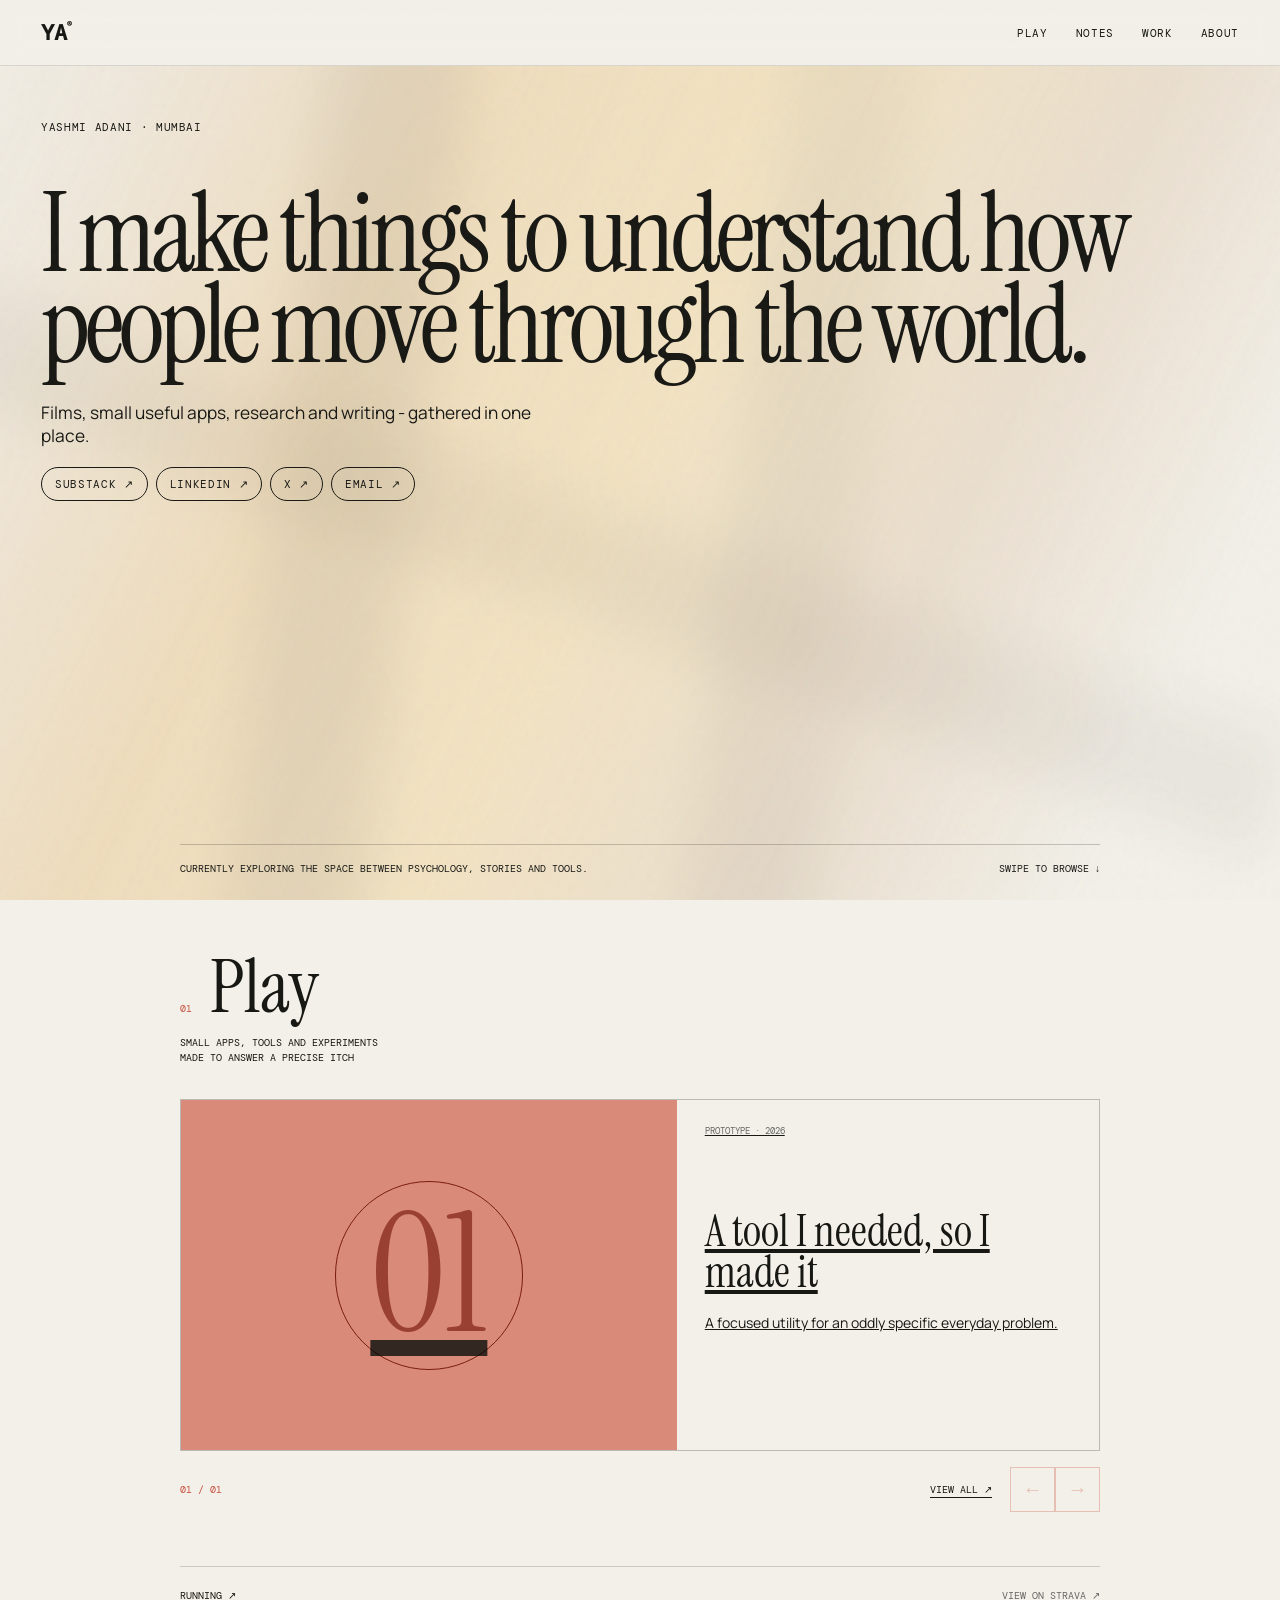
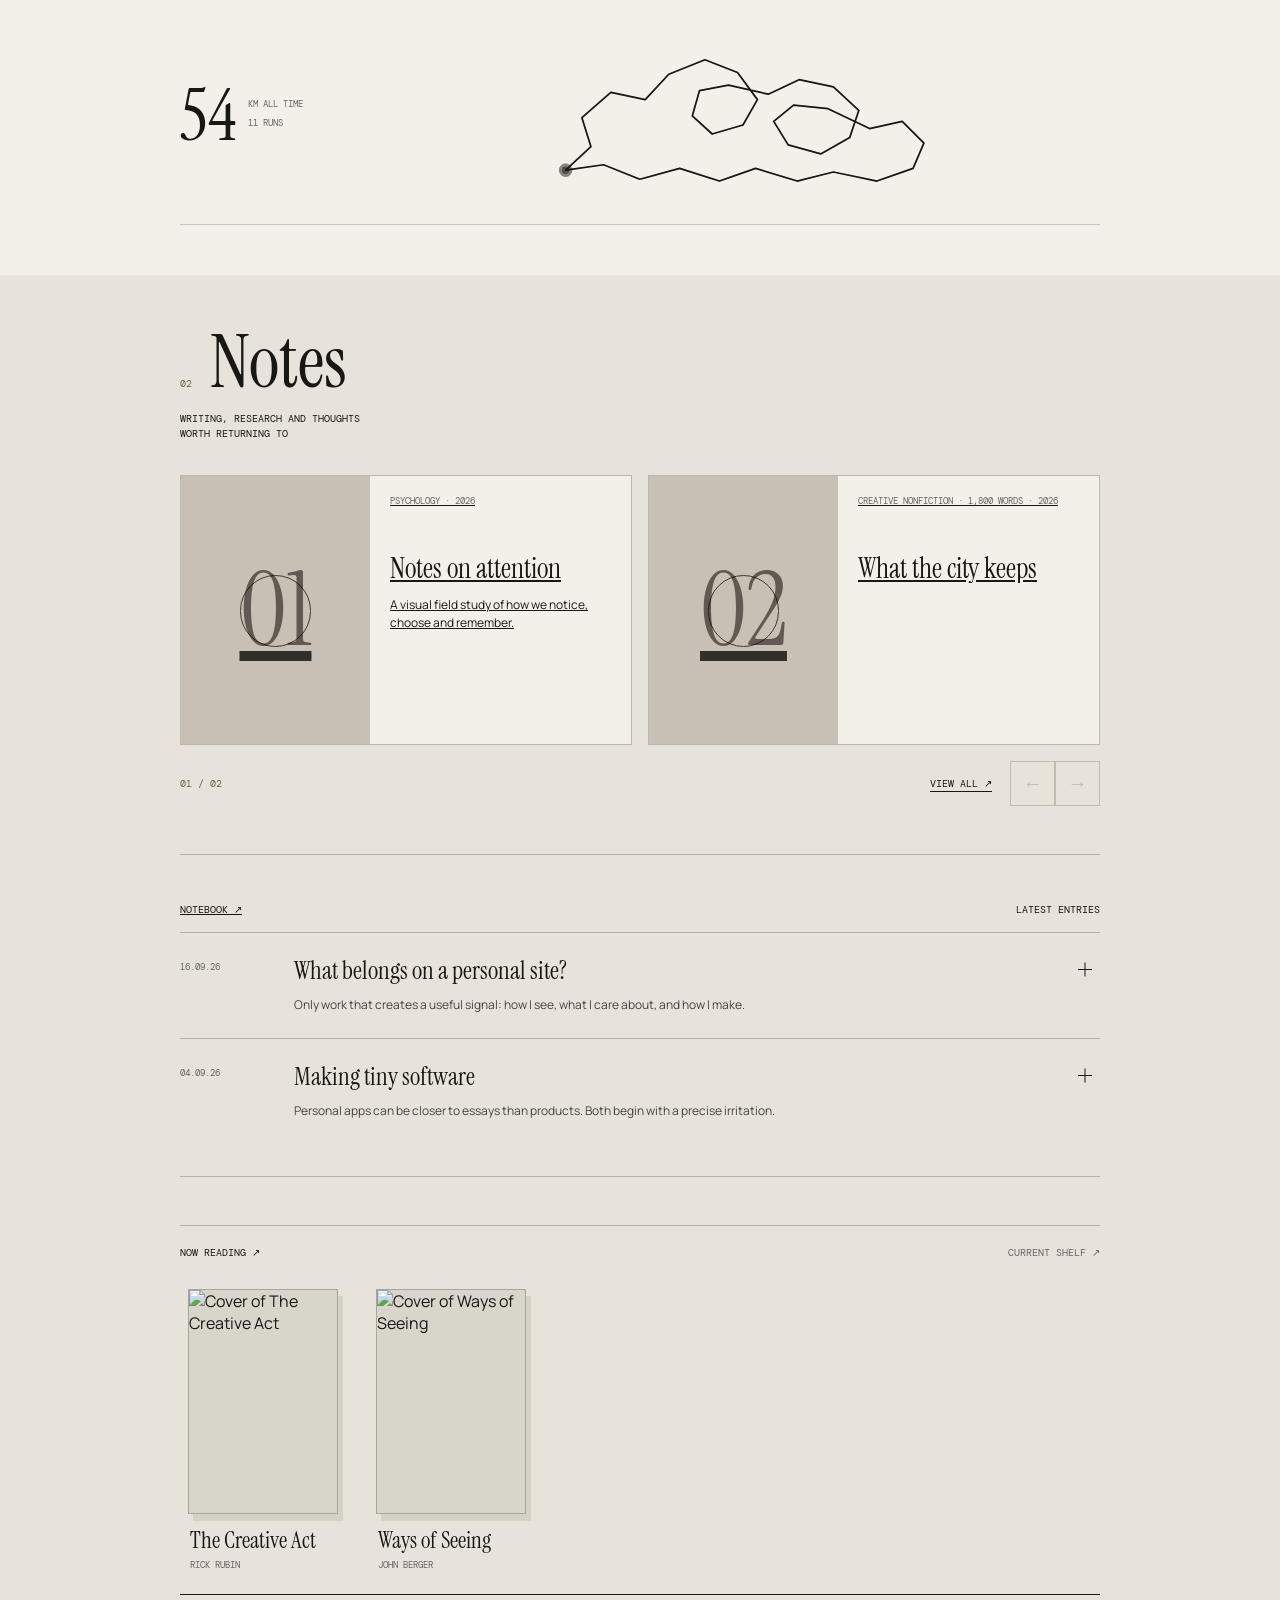
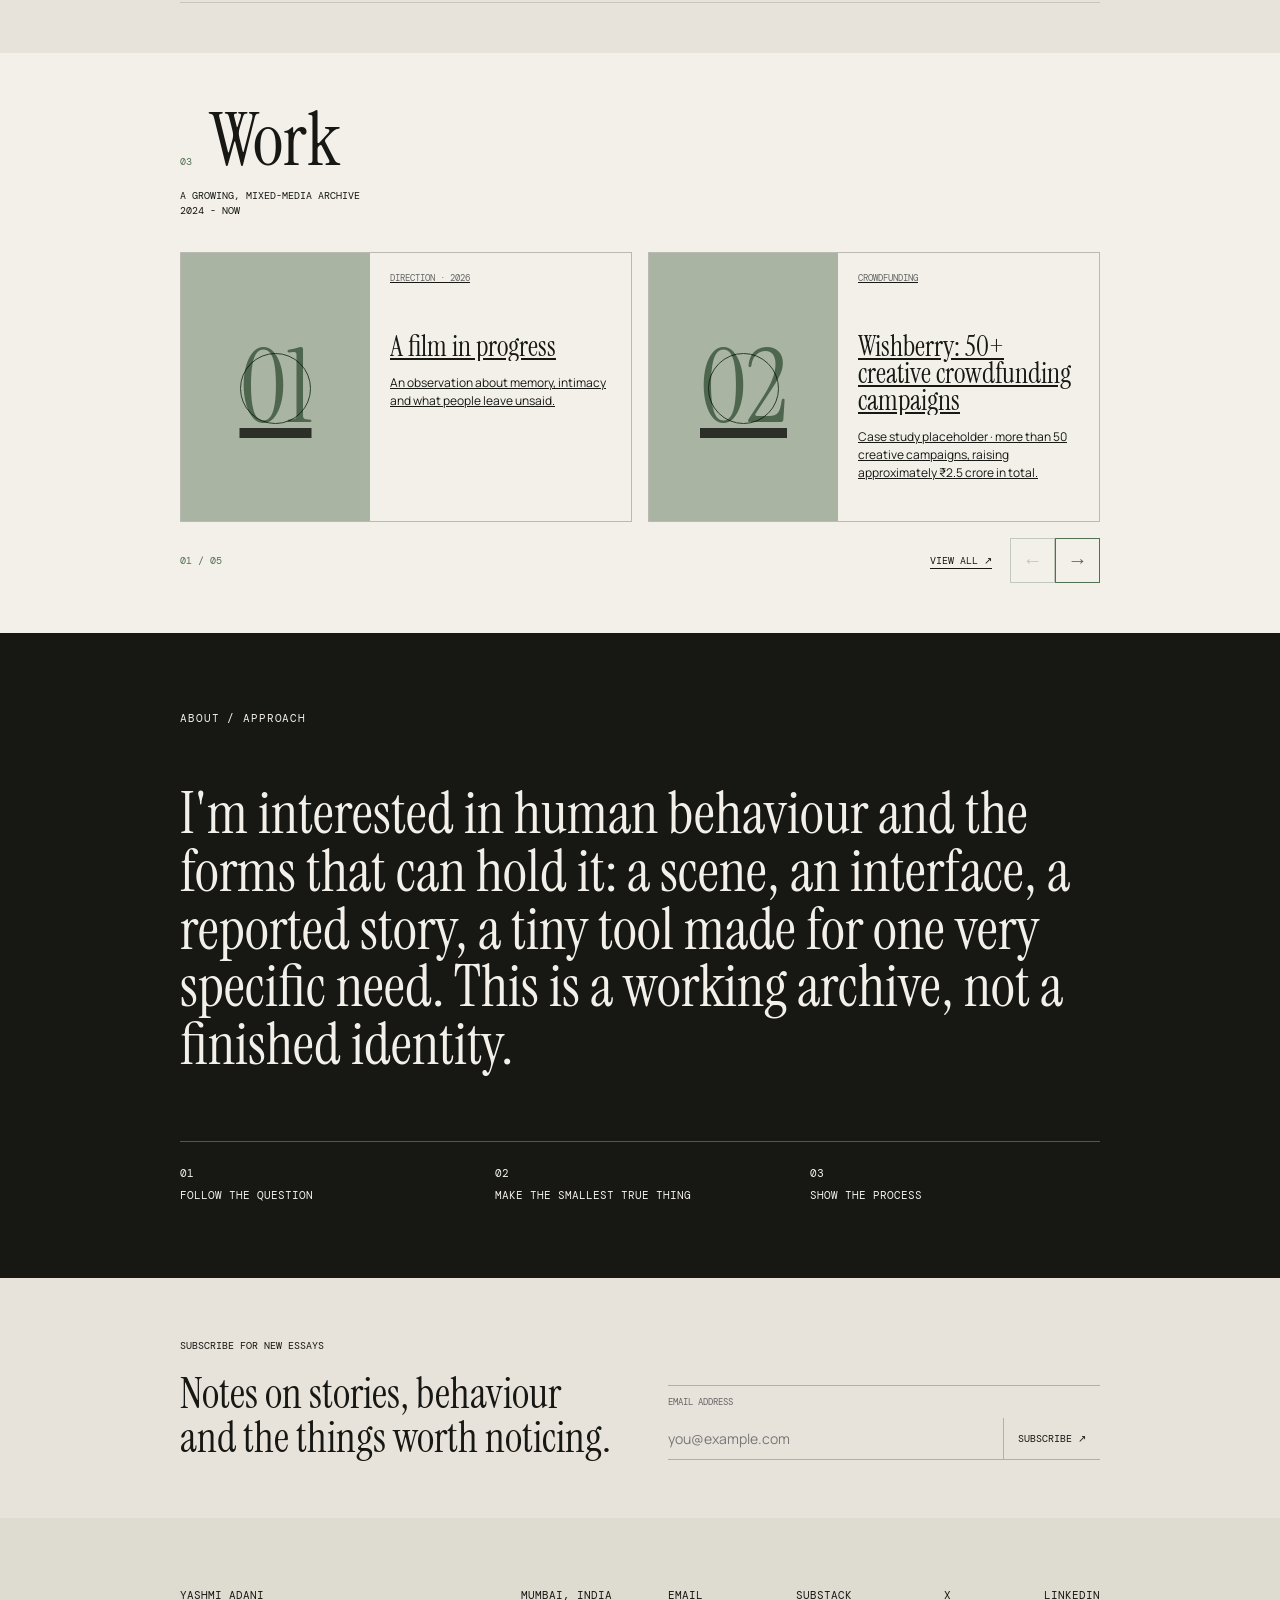
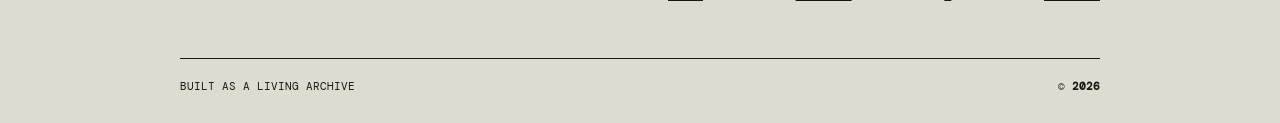
==== commit 420f4d17: "Cache-bust style.css and app.js for running-route fix Updated the HTML document to reflect changes i" ====
--- a/index.html
+++ b/index.html
@@ -1,4 +1,4 @@
-<!doctype html><html lang="en"><head><meta charset="utf-8"><meta name="viewport" content="width=device-width,initial-scale=1"><title>Yashmi Adani - Work & notes</title><meta name="description" content="Films, small useful apps, research and writing by Yashmi Adani in Mumbai."><link rel="preconnect" href="https://fonts.googleapis.com"><link rel="preconnect" href="https://fonts.gstatic.com" crossorigin><link href="https://fonts.googleapis.com/css2?family=DM+Mono:wght@300;400;500&family=Instrument+Serif:ital@0;1&family=Manrope:wght@400;500;600&display=swap" rel="stylesheet"><link rel="stylesheet" href="style.css?v=desktop-interiors-20260917-1232"></head><body>
+<!doctype html><html lang="en"><head><meta charset="utf-8"><meta name="viewport" content="width=device-width,initial-scale=1"><title>Yashmi Adani - Work & notes</title><meta name="description" content="Films, small useful apps, research and writing by Yashmi Adani in Mumbai."><link rel="preconnect" href="https://fonts.googleapis.com"><link rel="preconnect" href="https://fonts.gstatic.com" crossorigin><link href="https://fonts.googleapis.com/css2?family=DM+Mono:wght@300;400;500&family=Instrument+Serif:ital@0;1&family=Manrope:wght@400;500;600&display=swap" rel="stylesheet"><link rel="stylesheet" href="style.css?v=route-trace-20260924"></head><body>
 <div class="noise"></div><header><a class="wordmark" href="#top">YA<span>®</span></a><nav><a href="#play">Play</a><a href="#notes">Notes</a><a href="#work">Work</a><a href="#about">About</a></nav></header>
 <main id="top"><section class="hero"><div class="sunlight" aria-hidden="true"></div><div class="hero-copy"><div class="eyebrow" id="eyebrow"></div><h1 id="title"></h1><p class="dek" id="dek"></p><div class="socials" aria-label="Find Yashmi online"><a id="substack">Substack ↗</a><a id="linkedin">LinkedIn ↗</a><a id="twitter">X ↗</a><a id="email">Email ↗</a></div></div><div class="hero-foot"><span id="status"></span><span>Swipe to browse ↓</span></div></section>
 <section class="collection play" id="play"><div class="section-head"><div><span>01</span><h2>Play</h2></div><p>Small apps, tools and experiments<br>made to answer a precise itch</p></div><div class="rail-wrap"><div class="rail" id="play-grid" tabindex="0" aria-label="Apps and tools"></div><div class="rail-controls"><span class="rail-count" id="play-count"></span><a class="view-all" href="archive.html?section=play">View all ↗</a><div><button class="rail-button prev" data-target="play-grid" aria-label="Previous play project">←</button><button class="rail-button next" data-target="play-grid" aria-label="Next play project">→</button></div></div></div><section class="running-strip" aria-labelledby="running-title"><div class="running-head"><a id="running-title" href="https://www.strava.com/athletes/159965434" target="_blank" rel="noopener">Running ↗</a><a id="running-updated" href="https://www.strava.com/athletes/159965434" target="_blank" rel="noopener">View on Strava ↗</a></div><div class="running-body"><div class="running-stat"><strong id="running-km">0.0</strong><span>km all time<br><b id="running-runs">11 runs</b></span></div><svg class="running-route" viewBox="0 0 520 210" role="img" aria-label="Running route length proportional to all-time kilometres"><path id="running-route-path" data-baseline-d="M54 166 L82 140 72 108 104 80 142 88 168 60 208 44 244 58 266 88 250 116 216 126 194 106 202 78 234 72 278 82 312 66 350 74 378 100 368 130 336 148 300 138 284 112 306 94 344 98 390 120 426 112 450 136 438 164 398 178 350 168 310 178 264 164 224 178 180 164 136 176 96 160 54 166" d="M54 166 L82 140 72 108 104 80 142 88 168 60 208 44 244 58 266 88 250 116 216 126 194 106 202 78 234 72 278 82 312 66 350 74 378 100 368 130 336 148 300 138 284 112 306 94 344 98 390 120 426 112 450 136 438 164 398 178 350 168 310 178 264 164 224 178 180 164 136 176 96 160 54 166 L86 150 116 124 150 132 178 114 164 90 184 68 220 54 258 66 290 54 324 62 344 84 330 106 294 116 270 140 238 148 206 136 174 148 142 138 110 152 78 146 54 166"/><circle id="running-route-start" cx="54" cy="166" r="4"/><circle id="running-route-end" cx="54" cy="166" r="7" fill="none" stroke="currentColor" stroke-width="1"/></svg></div><div class="shelf-line" aria-hidden="true"></div></section></section>
@@ -6,4 +6,4 @@
 <section class="collection work" id="work"><div class="section-head"><div><span>03</span><h2>Work</h2></div><p>A growing, mixed-media archive<br>2024 - now</p></div><div class="rail-wrap"><div class="rail" id="project-grid" tabindex="0" aria-label="Work projects"></div><div class="rail-controls"><span class="rail-count" id="work-count"></span><a class="view-all" href="archive.html?section=work">View all ↗</a><div><button class="rail-button prev" data-target="project-grid" aria-label="Previous work project">←</button><button class="rail-button next" data-target="project-grid" aria-label="Next work project">→</button></div></div></div></section>
 <section class="about" id="about"><div class="section-label">About / approach</div><p id="about-copy"></p><div class="principles"><span>01<br>Follow the question</span><span>02<br>Make the smallest true thing</span><span>03<br>Show the process</span></div></section>
 <section class="subscribe-block"><div class="subscribe-copy"><span id="subscribe-label-home">Subscribe for new essays</span><p id="subscribe-headline-home">Notes on stories, behaviour and the things worth noticing.</p></div><form class="subscribe-form" action="https://notsupersmart.substack.com/api/v1/free?nojs=true" method="post" target="_blank"><label for="subscribe-email-home">Email address</label><div><input id="subscribe-email-home" name="email" type="email" autocomplete="email" placeholder="you@example.com" required><input type="hidden" name="source" value="personal-site"><button type="submit">Subscribe ↗</button></div></form></section></main><footer><div><span>Yashmi Adani</span><span>Mumbai, India</span></div><div class="footer-links"><a id="footer-email">Email</a><a id="footer-substack">Substack</a><a id="footer-twitter">X</a><a id="footer-linkedin">LinkedIn</a></div><div class="footer-end"><span>Built as a living archive</span><span>© <b id="year"></b></span></div></footer>
-<script src="content.js?v=20260917e"></script><script src="app.js?v=20260917n"></script></body></html>
+<script src="content.js?v=20260917e"></script><script src="app.js?v=route-trace-20260924"></script></body></html>
--- a/style.css
+++ b/style.css
@@ -212,8 +212,6 @@
   #play .running-strip .shelf-line{max-width:none;margin:0}
 }
 
-/* Route must remain legible at every animation frame */
-.running-route path{animation:none!important;stroke-dashoffset:0!important;opacity:1!important}
 
 /* Desktop-native Notes composition */
 @media(min-width:721px){
@@ -326,3 +324,96 @@
   .reader-body{grid-template-columns:190px minmax(0,1fr);gap:70px;max-width:none}
   .reader-copy{max-width:660px}
 }
+
+
+/* Deliberate desktop reader masthead */
+@media(min-width:721px){
+  .reader-hero{width:min(920px,calc(100vw - 92px));margin:0 auto;padding:64px 0 58px;min-height:520px;display:grid;grid-template-columns:minmax(0,1fr) 270px;grid-template-rows:auto 1fr auto;column-gap:54px;align-items:end}
+  .reader-back{position:static;grid-column:1;grid-row:1;align-self:start;justify-self:start}
+  .reader-number{position:static;grid-column:2;grid-row:1/3;align-self:start;justify-self:end;font-size:180px;line-height:.72;color:#c9c6bd;opacity:.8;pointer-events:none}
+  .reader-meta{grid-column:1;grid-row:2;align-self:end;margin-bottom:20px}
+  .reader-hero h1{grid-column:1;grid-row:3;font-size:clamp(64px,6.5vw,94px);line-height:.86;letter-spacing:-.03em;max-width:650px;margin:0}
+  .reader-hero>p{grid-column:2;grid-row:3;align-self:end;margin:0;font-size:18px;line-height:1.45;max-width:270px;padding-bottom:4px}
+}
+
+@media(min-width:721px){.reader-visual.is-placeholder{display:none}}
+
+/* Unlisted editorial resume */
+.resume-page{background:#ded9cf;color:var(--ink)}
+.resume-shell{width:min(920px,calc(100vw - 92px));margin:44px auto 72px;background:var(--paper);border:1px solid rgba(23,23,19,.22);box-shadow:0 18px 60px rgba(23,23,19,.08)}
+.resume-masthead{height:auto;position:static;display:block;padding:34px 46px 38px;background:transparent;border-bottom:1px solid var(--line);backdrop-filter:none;-webkit-backdrop-filter:none}
+.resume-topline,.resume-section-heading,.resume-role-meta,.resume-contact,.resume-section-label,.resume-note-grid article>span,.resume-footer{font:10px/1.5 DM Mono;text-transform:uppercase;letter-spacing:.045em}
+.resume-topline{display:flex;justify-content:space-between;color:#625d54}
+.resume-title-row{display:grid;grid-template-columns:minmax(0,1.6fr) minmax(240px,.7fr);gap:50px;align-items:end;margin:70px 0 50px}
+.resume-title-row h1{font:400 clamp(88px,11vw,148px)/.7 Instrument Serif;margin:0;letter-spacing:-.045em}
+.resume-title-row p{font:400 29px/1.05 Instrument Serif;margin:0 0 4px}
+.resume-contact{display:flex;gap:22px;align-items:center;border-top:1px solid var(--line);padding-top:16px}
+.resume-contact a{text-underline-offset:4px}.resume-print{margin-left:auto;border:1px solid var(--ink);background:transparent;padding:10px 13px;font:inherit;text-transform:uppercase;cursor:pointer}.resume-print:hover{background:var(--ink);color:var(--paper)}
+.resume-intro{padding:70px 46px 78px;display:grid;grid-template-columns:150px 1fr;gap:48px;border-bottom:1px solid var(--line)}
+.resume-intro p{font:400 clamp(36px,4.2vw,55px)/1.03 Instrument Serif;margin:0;letter-spacing:-.015em}
+.resume-section{padding:62px 46px 75px}.resume-section-heading{display:flex;justify-content:space-between;padding-bottom:15px;border-bottom:1px solid var(--ink)}
+.resume-timeline{counter-reset:role}.resume-role{counter-increment:role;display:grid;grid-template-columns:150px 1fr;gap:48px;padding:31px 0 34px;border-bottom:1px solid var(--line)}
+.resume-role-meta{display:flex;flex-direction:column;gap:5px;color:#625d54}.resume-role h2,.resume-item h2,.resume-note-grid h2{font:400 31px/1 Instrument Serif;margin:0}.resume-role h3{font:10px/1.5 DM Mono;text-transform:uppercase;letter-spacing:.045em;margin:9px 0 17px;color:#625d54}.resume-role p{font-size:14px;line-height:1.7;margin:0;max-width:610px}.resume-role-groups{display:grid;grid-template-columns:1fr 1fr;gap:18px 24px;margin-top:22px}.resume-role-groups h4{font:10px/1.5 DM Mono;text-transform:uppercase;letter-spacing:.045em;color:#625d54;margin:0 0 7px}.resume-role-groups p{font-size:13px;line-height:1.6}.resume-role-groups-compact{grid-template-columns:1fr 1fr}.resume-role-featured{padding-bottom:40px}.resume-affiliations{display:flex;flex-wrap:wrap;gap:7px;margin-top:20px}.resume-affiliations span{border:1px solid var(--line);padding:8px 10px;font:9px/1.35 DM Mono;text-transform:uppercase;color:#625d54}.resume-consulting-grid{display:grid;grid-template-columns:1fr 1fr;gap:24px;margin-top:22px}.resume-consulting-grid h3{margin-top:0}.resume-consulting-grid>div+div{border-left:1px solid var(--line);padding-left:24px}.resume-consulting-list{margin-top:20px}.resume-consulting-list p{padding:10px 0;border-top:1px solid var(--line);font-size:13px;line-height:1.55}.resume-consulting-list strong{font-weight:600}
+.resume-split{display:grid;grid-template-columns:1fr 1fr;border-top:1px solid var(--line);border-bottom:1px solid var(--line)}.resume-small-section{padding:54px 46px 60px}.resume-small-section+ .resume-small-section{border-left:1px solid var(--line)}.resume-item{padding:22px 0;border-bottom:1px solid var(--line)}.resume-item:last-child{border-bottom:0}.resume-item h2{font-size:27px}.resume-item p{font:10px/1.5 DM Mono;text-transform:uppercase;margin:8px 0 0;color:#625d54}
+.resume-notes{padding:62px 46px 68px}.resume-note-grid{display:grid;grid-template-columns:repeat(3,1fr);gap:14px;margin-top:28px}.resume-note-grid article{min-height:190px;padding:20px;border:1px solid var(--line);display:flex;flex-direction:column}.resume-note-grid article>span{color:#625d54}.resume-note-grid h2{font-size:27px;margin:auto 0 10px}.resume-note-grid p{font-size:12px;line-height:1.5;margin:0}.resume-note-grid-two{grid-template-columns:repeat(2,1fr)}.resume-note-grid-one{grid-template-columns:1fr}.resume-other{padding-top:0}.resume-footer{display:flex;justify-content:space-between;padding:24px 46px;background:var(--ink);color:var(--paper)}
+@media(max-width:720px){.resume-shell{width:100%;margin:0;border:0;box-shadow:none}.resume-masthead{padding:25px 18px 30px}.resume-title-row{display:block;margin:65px 0 42px}.resume-title-row h1{font-size:92px}.resume-title-row p{font-size:27px;margin:38px 0 0;max-width:330px}.resume-contact{display:grid;grid-template-columns:1fr 1fr;gap:13px 18px}.resume-print{margin:8px 0 0;grid-column:1/-1}.resume-intro{padding:54px 18px 62px;display:block}.resume-section-label{margin-bottom:34px}.resume-intro p{font-size:37px}.resume-section{padding:50px 18px 62px}.resume-role{grid-template-columns:1fr;gap:17px;padding:29px 0}.resume-role-meta{flex-direction:row;justify-content:space-between}.resume-role h2{font-size:30px}.resume-role-groups,.resume-consulting-grid{grid-template-columns:1fr;gap:18px}.resume-consulting-grid>div+div{border-left:0;border-top:1px solid var(--line);padding:18px 0 0}.resume-consulting-list p{font-size:13px}.resume-split{grid-template-columns:1fr}.resume-small-section{padding:46px 18px 50px}.resume-small-section+ .resume-small-section{border-left:0;border-top:1px solid var(--line)}.resume-notes{padding:50px 18px 56px}.resume-note-grid{grid-template-columns:1fr}.resume-note-grid article{min-height:160px}.resume-footer{padding:22px 18px}}
+@media print{
+  @page{size:A4;margin:11mm 12mm}
+  *{-webkit-print-color-adjust:exact!important;print-color-adjust:exact!important}
+  body.resume-page{background:#fff;font-size:8.5pt}
+  .resume-shell{width:auto;margin:0;border:0;box-shadow:none;background:#fff}
+  .resume-masthead{padding:0 0 8mm}.resume-topline{font-size:7pt}.resume-title-row{grid-template-columns:1.5fr .9fr;margin:13mm 0 9mm}.resume-title-row h1{font-size:62pt;line-height:.7}.resume-title-row p{font-size:17pt}.resume-contact{gap:6mm;padding-top:3mm;font-size:7pt}.resume-print{display:none}
+  .resume-intro{padding:9mm 0 10mm;grid-template-columns:30mm 1fr;gap:8mm}.resume-intro p{font-size:23pt}.resume-section{padding:9mm 0 8mm}.resume-section-heading,.resume-section-label,.resume-role-meta,.resume-note-grid article>span,.resume-footer{font-size:7pt}
+  .resume-role{grid-template-columns:30mm 1fr;gap:8mm;padding:4.3mm 0;break-inside:avoid;page-break-inside:avoid}.resume-role h2{font-size:17pt}.resume-role h3{font-size:7pt;margin:1.5mm 0 2.5mm}.resume-role p{font-size:8.3pt;line-height:1.45}.resume-role-groups{grid-template-columns:1fr 1fr;gap:3mm 5mm;margin-top:3mm}.resume-role-groups h4{font-size:7pt;margin-bottom:1mm}.resume-role-groups p{font-size:7.5pt;line-height:1.35}.resume-affiliations{gap:1.5mm;margin-top:3mm}.resume-affiliations span{font-size:6.5pt;padding:1.5mm 2mm}.resume-consulting-grid{grid-template-columns:1fr 1fr;gap:5mm;margin-top:3mm}.resume-consulting-grid>div+div{border-left:1px solid var(--line);border-top:0;padding:0 0 0 5mm}.resume-consulting-list{margin-top:3mm}.resume-consulting-list p{font-size:7.5pt;line-height:1.35;padding:1.5mm 0}
+  .resume-split{grid-template-columns:1fr 1fr;break-before:page;page-break-before:always}.resume-small-section{padding:9mm 7mm 8mm}.resume-item{padding:3.5mm 0}.resume-item h2{font-size:15pt}.resume-item p{font-size:7pt}
+  .resume-notes{padding:9mm 0}.resume-note-grid{gap:3mm;margin-top:5mm}.resume-note-grid article{min-height:33mm;padding:4mm;break-inside:avoid}.resume-note-grid h2{font-size:14pt}.resume-note-grid p{font-size:7.5pt}.resume-footer{padding:4mm 0;background:#fff;color:var(--ink);border-top:1px solid var(--ink)}
+}
+
+/* Resume polish: one quiet editorial surface */
+.resume-page{background:var(--paper)}
+.resume-shell{width:min(920px,calc(100vw - 64px));margin:0 auto 80px;border:0;box-shadow:none;background:transparent}
+.resume-masthead{padding:40px 0 46px}
+.resume-title-row{grid-template-columns:minmax(0,1.65fr) minmax(230px,.75fr);gap:72px;margin:92px 0 62px}
+.resume-title-row h1{font-size:clamp(110px,10.5vw,152px);line-height:.67}
+.resume-title-row p{font-size:31px;line-height:1.02;max-width:290px}
+.resume-contact{gap:26px;padding-top:18px}.resume-print{padding:9px 12px;border-color:var(--line)}
+.resume-intro{padding:84px 0 94px;grid-template-columns:130px 1fr;gap:58px}
+.resume-intro p{font-size:clamp(43px,4.3vw,58px);line-height:1.01;max-width:720px}
+.resume-section{padding:76px 0 90px}.resume-section-heading{padding-bottom:13px}
+.resume-role{grid-template-columns:132px 1fr;gap:58px;padding:38px 0 41px}
+.resume-role-featured{padding:48px 0 52px}.resume-role h2{font-size:36px;line-height:.96}.resume-role h3{margin:11px 0 19px}
+.resume-role p{font-size:14px;line-height:1.65}.resume-role-groups{gap:22px 34px;margin-top:28px}.resume-role-groups p{font-size:12.5px}.resume-role-groups h4{padding-top:9px;border-top:1px solid var(--line)}
+.resume-affiliations{gap:0;margin-top:25px;border-top:1px solid var(--line)}.resume-affiliations span{flex:1 1 45%;border:0;border-bottom:1px solid var(--line);padding:11px 10px 11px 0}
+.resume-consulting-list{display:grid;grid-template-columns:repeat(3,1fr);gap:24px;margin-top:26px}.resume-consulting-list p{padding:12px 0 0;border-top:1px solid var(--line);font-size:12px}
+.resume-split{border-top:1px solid var(--ink);border-bottom:1px solid var(--line)}.resume-small-section{padding:58px 0 68px}.resume-small-section:first-child{padding-right:42px}.resume-small-section+ .resume-small-section{padding-left:42px}.resume-item{padding:24px 0}.resume-item h2{font-size:29px}
+.resume-notes{padding:70px 0 76px}.resume-note-grid{gap:0;margin-top:34px;border-top:1px solid var(--line)}.resume-note-grid article{min-height:0;padding:28px 28px 30px 0;border:0;border-bottom:1px solid var(--line)}.resume-note-grid article+article{padding-left:28px;border-left:1px solid var(--line)}.resume-note-grid h2{margin:48px 0 12px;font-size:30px}.resume-other{padding-top:0}.resume-note-grid-one article{max-width:50%;border-right:1px solid var(--line)}
+.resume-footer{padding:26px 0;background:transparent;color:var(--ink);border-top:1px solid var(--ink)}
+@media(max-width:720px){
+ .resume-shell{width:100%;margin:0}.resume-masthead{padding:28px 20px 34px}.resume-title-row{margin:72px 0 48px}.resume-title-row h1{font-size:96px;line-height:.67}.resume-title-row p{font-size:29px;line-height:1.02;margin-top:46px}.resume-contact{gap:14px 20px}.resume-print{margin-top:12px}
+ .resume-intro{padding:66px 20px 74px}.resume-intro p{font-size:39px;line-height:1.02}.resume-section{padding:58px 20px 74px}.resume-role{gap:21px;padding:34px 0 38px}.resume-role-featured{padding:40px 0 44px}.resume-role h2{font-size:34px}.resume-role-groups-compact{grid-template-columns:1fr}.resume-role-groups{margin-top:24px}.resume-role-groups h4{padding-top:11px}.resume-consulting-list{grid-template-columns:1fr;gap:0}.resume-consulting-list p{padding:13px 0}.resume-affiliations span{flex-basis:100%}
+ .resume-small-section{padding:52px 20px 58px!important}.resume-notes{padding:58px 20px 64px}.resume-note-grid{margin-top:26px}.resume-note-grid article,.resume-note-grid article+article{padding:26px 0 28px;border-left:0}.resume-note-grid h2{margin:34px 0 10px}.resume-note-grid-one article{max-width:none;border-right:0}.resume-footer{margin:0 20px;padding:22px 0}
+}
+@media print{
+ .resume-shell{width:auto;margin:0}.resume-masthead{padding:0 0 8mm}.resume-title-row{margin:13mm 0 9mm}.resume-intro{padding:9mm 0 10mm}.resume-section{padding:9mm 0 8mm}
+ .resume-role,.resume-role-featured{padding:4mm 0}.resume-role h2{font-size:17pt}.resume-role-groups{gap:3mm 5mm;margin-top:3mm}.resume-role-groups h4{padding-top:1.5mm}.resume-consulting-list{grid-template-columns:repeat(3,1fr);gap:4mm;margin-top:3mm}.resume-consulting-list p{font-size:7pt;padding-top:1.5mm}
+ .resume-split{break-before:page;page-break-before:always}.resume-small-section{padding:9mm 7mm 8mm}.resume-notes{padding:9mm 0}.resume-note-grid{margin-top:5mm}.resume-note-grid article{padding:4mm}.resume-note-grid h2{margin:8mm 0 2mm}.resume-footer{margin:0}
+}
+@media print{
+ .resume-section-heading{break-after:avoid;page-break-after:avoid}
+ .resume-split{break-before:auto;page-break-before:auto}
+}
+
+/* One-page resume: concise public version; resume-master.html preserves the long-form source. */
+.resume-onepage .resume-masthead{padding:30px 0 24px}.resume-onepage .resume-title-row{grid-template-columns:1.4fr .8fr;margin:38px 0 28px}.resume-onepage .resume-title-row h1{font-size:88px;line-height:.75;white-space:nowrap}.resume-onepage .resume-title-row p{font-size:25px}.resume-onepage .resume-intro{padding:28px 0 32px;grid-template-columns:120px 1fr;gap:42px}.resume-onepage .resume-intro p{font-size:30px;line-height:1.05}.resume-onepage .resume-section{padding:30px 0 24px}.resume-onepage .resume-role{grid-template-columns:116px 1fr;gap:40px;padding:17px 0 18px}.resume-onepage .resume-role h2{font-size:27px}.resume-onepage .resume-role h3{margin:6px 0 8px}.resume-onepage .resume-role p,.resume-onepage .resume-role li{font-size:12px;line-height:1.45}.resume-onepage .resume-role ul{margin:0;padding-left:16px}.resume-onepage .resume-role li+li{margin-top:3px}.resume-onepage .resume-role.compact{padding:13px 0}.resume-onepage .resume-affiliation-line{margin-top:7px!important;font:9px/1.4 DM Mono!important;text-transform:uppercase;color:#625d54}.resume-onepage .resume-credentials{display:grid;grid-template-columns:1.2fr 1fr;gap:34px;padding:25px 0 28px}.resume-onepage .resume-credentials p{font-size:11px;line-height:1.55;margin:14px 0 0}.resume-onepage .resume-footer{padding:16px 0}
+@media(max-width:720px){.resume-onepage .resume-masthead{padding:30px 20px 24px}.resume-onepage .resume-title-row h1{font-size:56px;white-space:normal}.resume-onepage .resume-section{padding-left:20px;padding-right:20px}.resume-onepage .resume-title-row{margin:48px 0 36px}.resume-onepage .resume-intro{padding:42px 20px}.resume-onepage .resume-intro p{font-size:31px}.resume-onepage .resume-role{grid-template-columns:1fr;gap:12px;padding:25px 0}.resume-onepage .resume-credentials{grid-template-columns:1fr;gap:28px;padding:38px 20px}.resume-onepage .resume-footer{margin:0 20px}}
+@media print{.resume-onepage .resume-masthead{padding:0 0 3.2mm}.resume-onepage .resume-topline{font-size:6pt}.resume-onepage .resume-title-row{grid-template-columns:1.5fr .8fr;margin:5mm 0 4mm}.resume-onepage .resume-title-row h1{font-size:38pt;line-height:.75}.resume-onepage .resume-title-row p{font-size:12pt}.resume-onepage .resume-contact{padding-top:2mm;gap:5mm;font-size:6pt}.resume-onepage .resume-intro{padding:3.2mm 0 3.7mm;grid-template-columns:22mm 1fr;gap:5mm}.resume-onepage .resume-intro p{font-size:13.5pt;line-height:1.02}.resume-onepage .resume-section{padding:3.5mm 0 2.5mm}.resume-onepage .resume-section-heading,.resume-onepage .resume-section-label,.resume-onepage .resume-role-meta,.resume-onepage .resume-footer{font-size:6pt}.resume-onepage .resume-section-heading{padding-bottom:1.5mm}.resume-onepage .resume-role,.resume-onepage .resume-role.compact{grid-template-columns:22mm 1fr;gap:5mm;padding:1.55mm 0;break-inside:avoid}.resume-onepage .resume-role h2{font-size:11.5pt;line-height:.95}.resume-onepage .resume-role h3{font-size:5.8pt;margin:.7mm 0 1mm}.resume-onepage .resume-role p,.resume-onepage .resume-role li{font-size:6.5pt;line-height:1.25}.resume-onepage .resume-role ul{padding-left:3mm}.resume-onepage .resume-role li+li{margin-top:.3mm}.resume-onepage .resume-affiliation-line{font-size:5.5pt!important;line-height:1.25!important;margin-top:1mm!important}.resume-onepage .resume-credentials{grid-template-columns:1.2fr 1fr;gap:6mm;padding:2.7mm 0 3mm;break-inside:avoid}.resume-onepage .resume-credentials p{font-size:6pt;line-height:1.35;margin:1.5mm 0 0}.resume-onepage .resume-footer{padding:2mm 0}}
+.resume-onepage .credential-lines span{display:block}.resume-onepage .credential-lines span+span{margin-top:3px}
+@media print{.resume-onepage .credential-lines span+span{margin-top:.35mm}}
+/* Running route: a faint full route stays put while an ink trace draws along it on a loop. */
+.running-route path{stroke-dashoffset:0}
+.running-route #running-route-ghost{animation:none;opacity:.22;stroke-width:1.35}
+.running-route #running-route-path{stroke-width:1.9;animation:route-trace 7s cubic-bezier(.45,0,.2,1) infinite}
+@keyframes route-trace{0%{stroke-dashoffset:var(--route-length,900px);opacity:1}62%,86%{stroke-dashoffset:0;opacity:1}100%{stroke-dashoffset:0;opacity:0}}
+#running-route-end{transform-box:fill-box;transform-origin:center;animation:route-end-breathe 2.4s ease-in-out infinite}
+@keyframes route-end-breathe{0%,100%{transform:scale(.72);opacity:.38;stroke-width:1}50%{transform:scale(1.35);opacity:1;stroke-width:1.7}}
+@media(prefers-reduced-motion:reduce){.running-route #running-route-path,#running-route-end{animation:none;stroke-dashoffset:0;opacity:1;transform:none}}
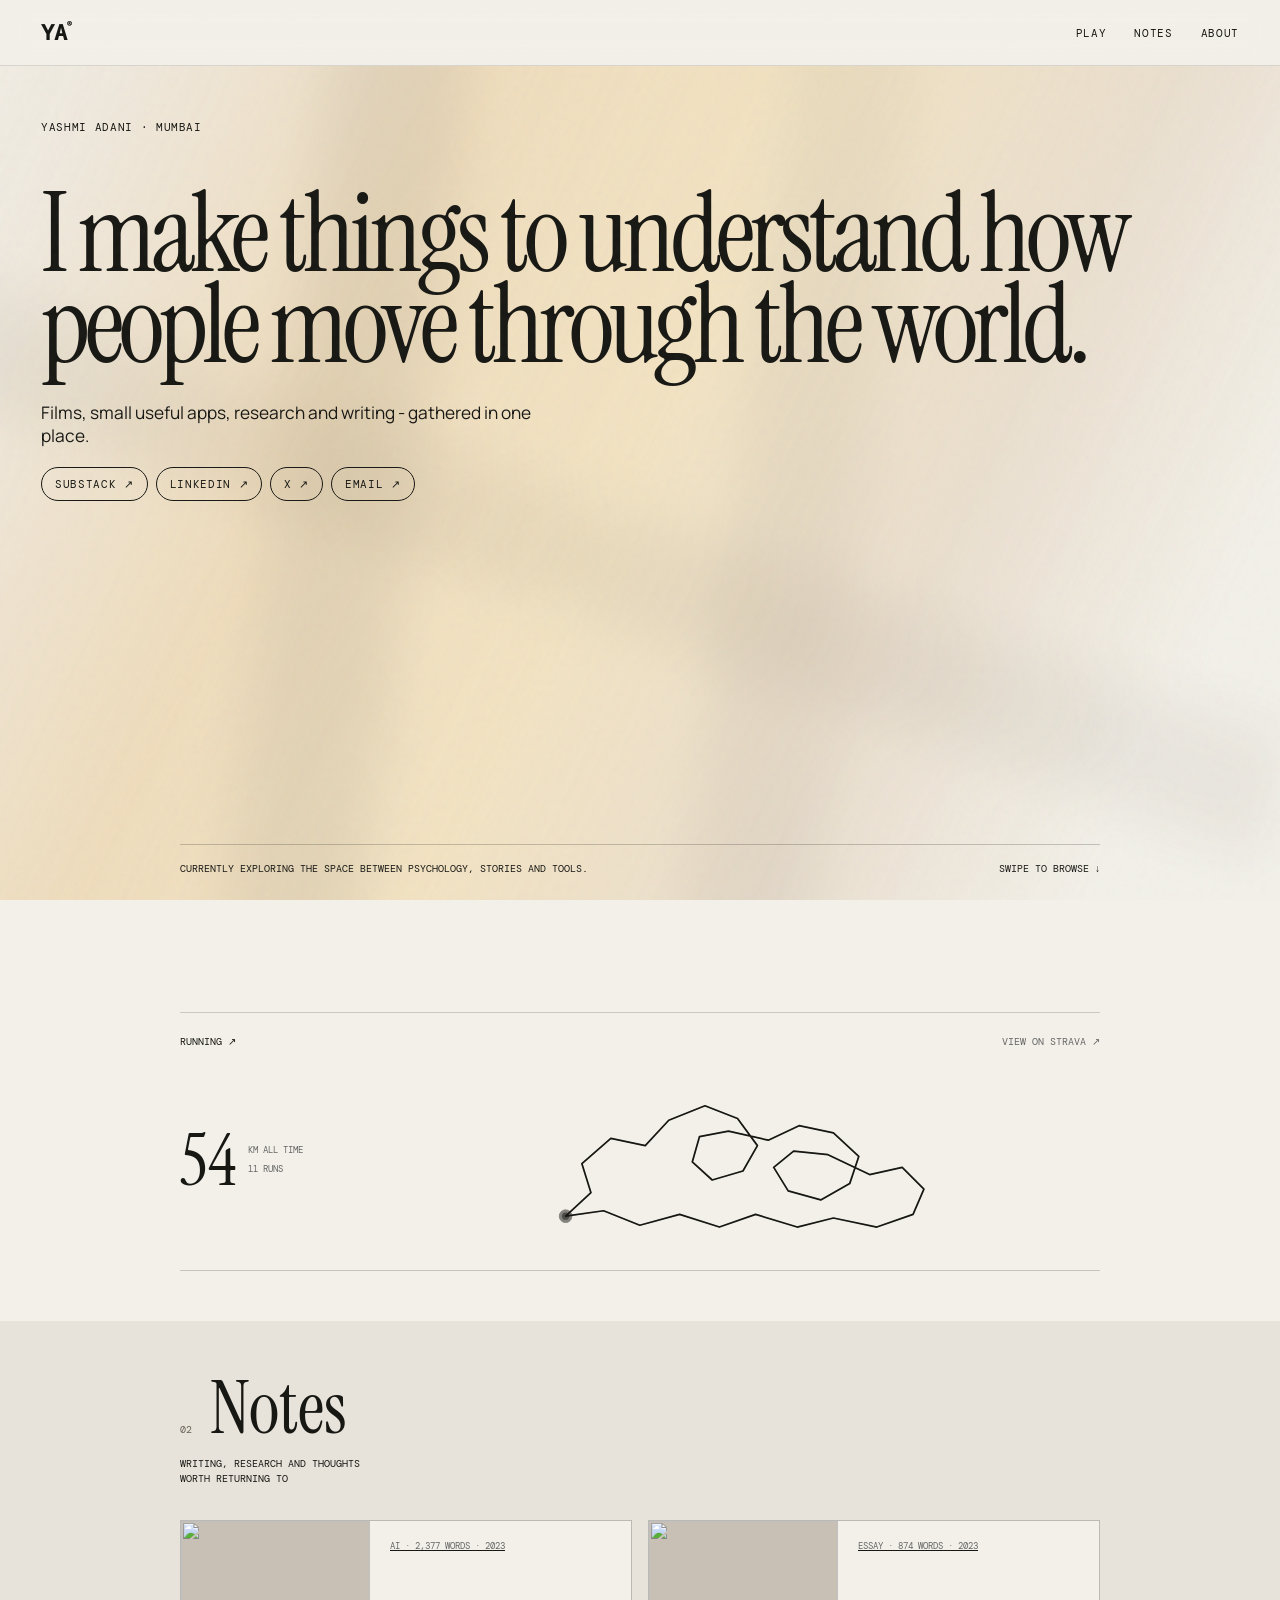
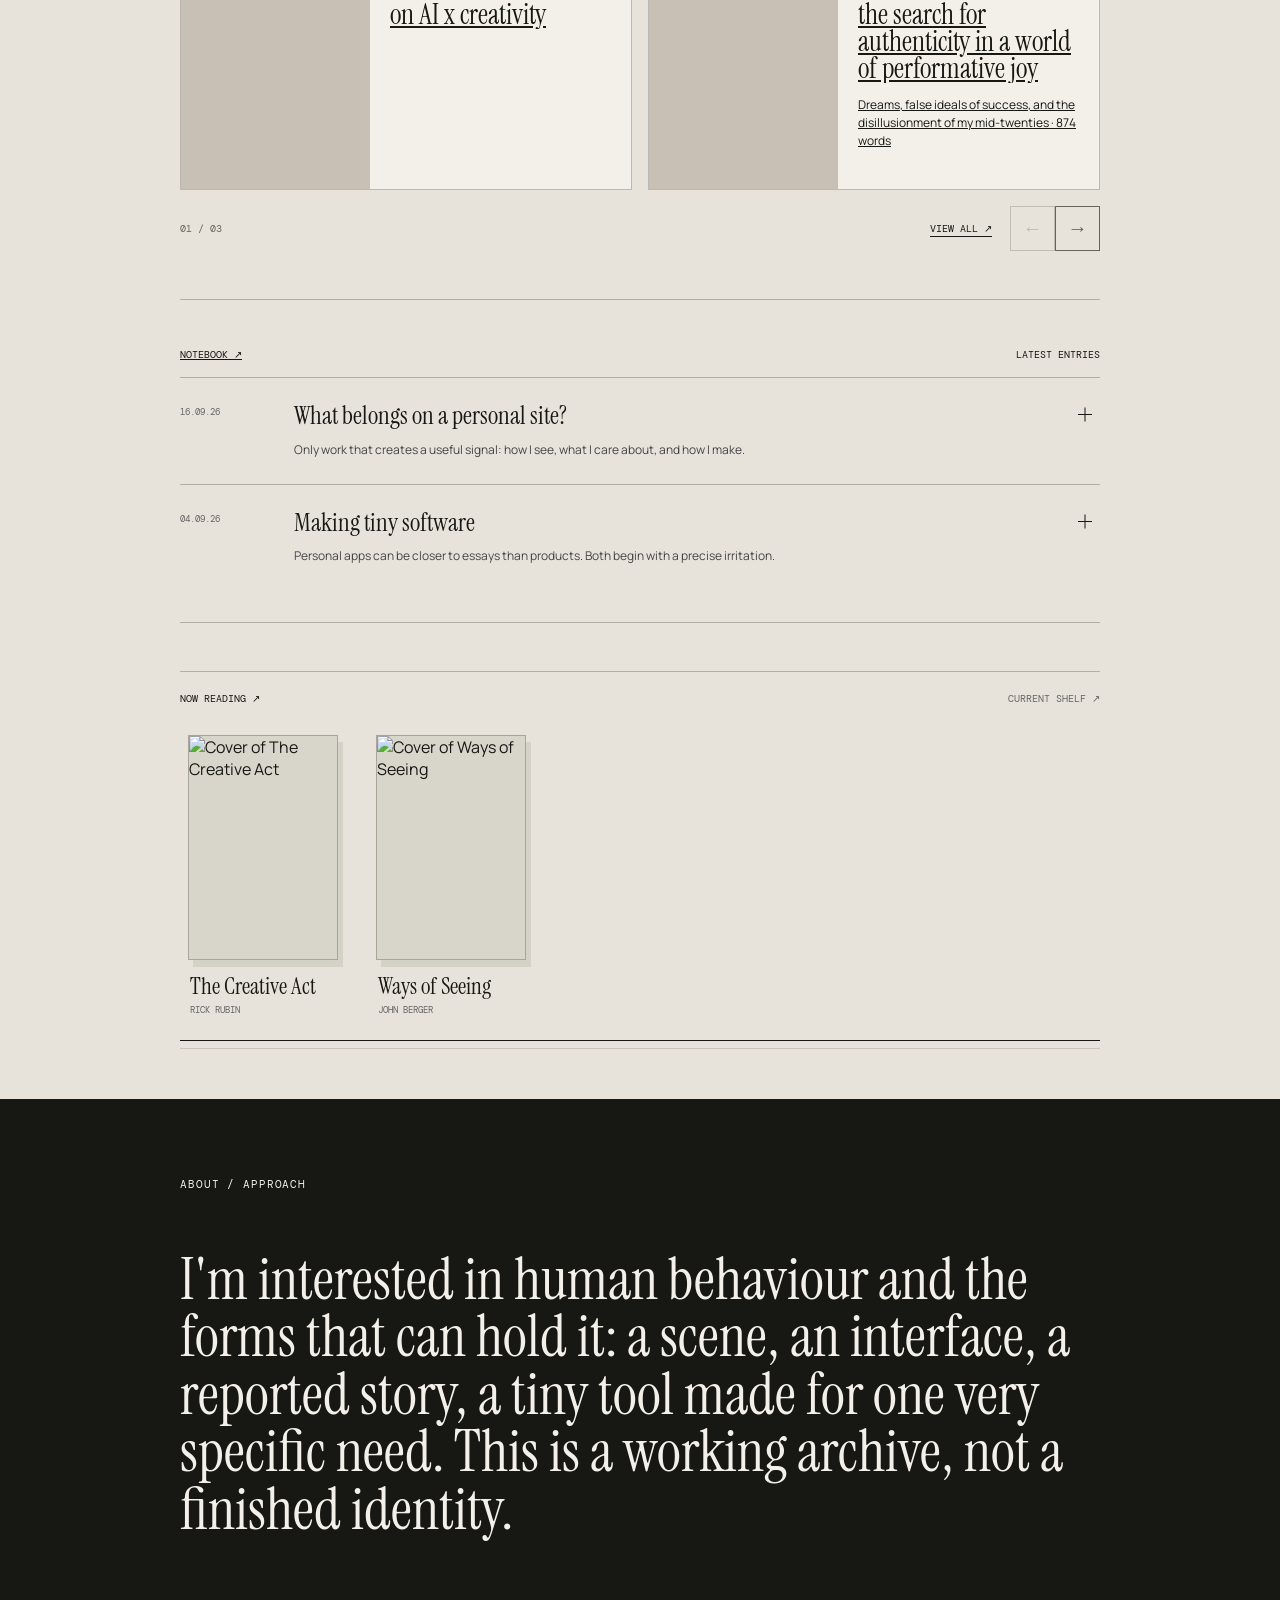
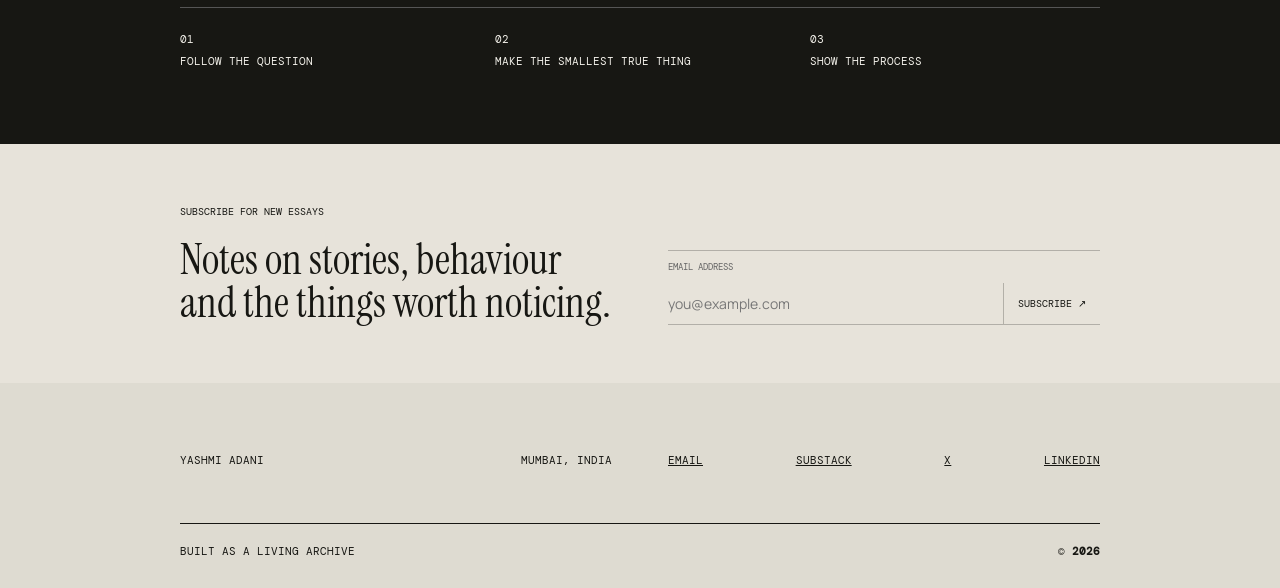
==== commit a313ae5d: "Update index.html" ====
--- a/index.html
+++ b/index.html
@@ -3,7 +3,7 @@
 <main id="top"><section class="hero"><div class="sunlight" aria-hidden="true"></div><div class="hero-copy"><div class="eyebrow" id="eyebrow"></div><h1 id="title"></h1><p class="dek" id="dek"></p><div class="socials" aria-label="Find Yashmi online"><a id="substack">Substack ↗</a><a id="linkedin">LinkedIn ↗</a><a id="twitter">X ↗</a><a id="email">Email ↗</a></div></div><div class="hero-foot"><span id="status"></span><span>Swipe to browse ↓</span></div></section>
 <section class="collection play" id="play"><div class="section-head"><div><span>01</span><h2>Play</h2></div><p>Small apps, tools and experiments<br>made to answer a precise itch</p></div><div class="rail-wrap"><div class="rail" id="play-grid" tabindex="0" aria-label="Apps and tools"></div><div class="rail-controls"><span class="rail-count" id="play-count"></span><a class="view-all" href="archive.html?section=play">View all ↗</a><div><button class="rail-button prev" data-target="play-grid" aria-label="Previous play project">←</button><button class="rail-button next" data-target="play-grid" aria-label="Next play project">→</button></div></div></div><section class="running-strip" aria-labelledby="running-title"><div class="running-head"><a id="running-title" href="https://www.strava.com/athletes/159965434" target="_blank" rel="noopener">Running ↗</a><a id="running-updated" href="https://www.strava.com/athletes/159965434" target="_blank" rel="noopener">View on Strava ↗</a></div><div class="running-body"><div class="running-stat"><strong id="running-km">0.0</strong><span>km all time<br><b id="running-runs">11 runs</b></span></div><svg class="running-route" viewBox="0 0 520 210" role="img" aria-label="Running route length proportional to all-time kilometres"><path id="running-route-path" data-baseline-d="M54 166 L82 140 72 108 104 80 142 88 168 60 208 44 244 58 266 88 250 116 216 126 194 106 202 78 234 72 278 82 312 66 350 74 378 100 368 130 336 148 300 138 284 112 306 94 344 98 390 120 426 112 450 136 438 164 398 178 350 168 310 178 264 164 224 178 180 164 136 176 96 160 54 166" d="M54 166 L82 140 72 108 104 80 142 88 168 60 208 44 244 58 266 88 250 116 216 126 194 106 202 78 234 72 278 82 312 66 350 74 378 100 368 130 336 148 300 138 284 112 306 94 344 98 390 120 426 112 450 136 438 164 398 178 350 168 310 178 264 164 224 178 180 164 136 176 96 160 54 166 L86 150 116 124 150 132 178 114 164 90 184 68 220 54 258 66 290 54 324 62 344 84 330 106 294 116 270 140 238 148 206 136 174 148 142 138 110 152 78 146 54 166"/><circle id="running-route-start" cx="54" cy="166" r="4"/><circle id="running-route-end" cx="54" cy="166" r="7" fill="none" stroke="currentColor" stroke-width="1"/></svg></div><div class="shelf-line" aria-hidden="true"></div></section></section>
 <section class="collection notes" id="notes"><div class="section-head"><div><span>02</span><h2>Notes</h2></div><p>Writing, research and thoughts<br>worth returning to</p></div><div class="rail-wrap"><div class="rail" id="notes-project-grid" tabindex="0" aria-label="Writing and research"></div><div class="rail-controls"><span class="rail-count" id="notes-project-count"></span><a class="view-all" href="archive.html?section=notes">View all ↗</a><div><button class="rail-button prev" data-target="notes-project-grid" aria-label="Previous note project">←</button><button class="rail-button next" data-target="notes-project-grid" aria-label="Next note project">→</button></div></div></div><div class="notebook-head"><a href="archive.html?section=notes#archive-notebook">Notebook ↗</a><span>Latest entries</span></div><div class="notebook-log" id="notes-list" aria-label="Notebook entries"></div><section class="reading-shelf" aria-labelledby="reading-title"><div class="reading-head"><a id="reading-title" href="https://literal.club/yashmiadani" target="_blank" rel="noopener">Now reading ↗</a><a href="https://literal.club/yashmiadani" target="_blank" rel="noopener">Current shelf ↗</a></div><div class="reading-books" id="reading-books"></div><div class="shelf-line" aria-hidden="true"></div></section></section>
-<section class="collection work" id="work"><div class="section-head"><div><span>03</span><h2>Work</h2></div><p>A growing, mixed-media archive<br>2024 - now</p></div><div class="rail-wrap"><div class="rail" id="project-grid" tabindex="0" aria-label="Work projects"></div><div class="rail-controls"><span class="rail-count" id="work-count"></span><a class="view-all" href="archive.html?section=work">View all ↗</a><div><button class="rail-button prev" data-target="project-grid" aria-label="Previous work project">←</button><button class="rail-button next" data-target="project-grid" aria-label="Next work project">→</button></div></div></div></section>
+<section class="collection work" id="work"><div class="section-head"><div><span>03</span><h2>Work</h2></div><p>A growing, mixed-media archive<br><span id="work-range">2024 - now</span></p></div><div class="rail-wrap"><div class="rail" id="project-grid" tabindex="0" aria-label="Work projects"></div><div class="rail-controls"><span class="rail-count" id="work-count"></span><a class="view-all" href="archive.html?section=work">View all ↗</a><div><button class="rail-button prev" data-target="project-grid" aria-label="Previous work project">←</button><button class="rail-button next" data-target="project-grid" aria-label="Next work project">→</button></div></div></div></section>
 <section class="about" id="about"><div class="section-label">About / approach</div><p id="about-copy"></p><div class="principles"><span>01<br>Follow the question</span><span>02<br>Make the smallest true thing</span><span>03<br>Show the process</span></div></section>
 <section class="subscribe-block"><div class="subscribe-copy"><span id="subscribe-label-home">Subscribe for new essays</span><p id="subscribe-headline-home">Notes on stories, behaviour and the things worth noticing.</p></div><form class="subscribe-form" action="https://notsupersmart.substack.com/api/v1/free?nojs=true" method="post" target="_blank"><label for="subscribe-email-home">Email address</label><div><input id="subscribe-email-home" name="email" type="email" autocomplete="email" placeholder="you@example.com" required><input type="hidden" name="source" value="personal-site"><button type="submit">Subscribe ↗</button></div></form></section></main><footer><div><span>Yashmi Adani</span><span>Mumbai, India</span></div><div class="footer-links"><a id="footer-email">Email</a><a id="footer-substack">Substack</a><a id="footer-twitter">X</a><a id="footer-linkedin">LinkedIn</a></div><div class="footer-end"><span>Built as a living archive</span><span>© <b id="year"></b></span></div></footer>
-<script src="content.js?v=20260917e"></script><script src="app.js?v=route-trace-20260924"></script></body></html>
+<script src="content.js?v=20260917e"></script><script src="app.js?v=empty-state-20261125"></script></body></html>
